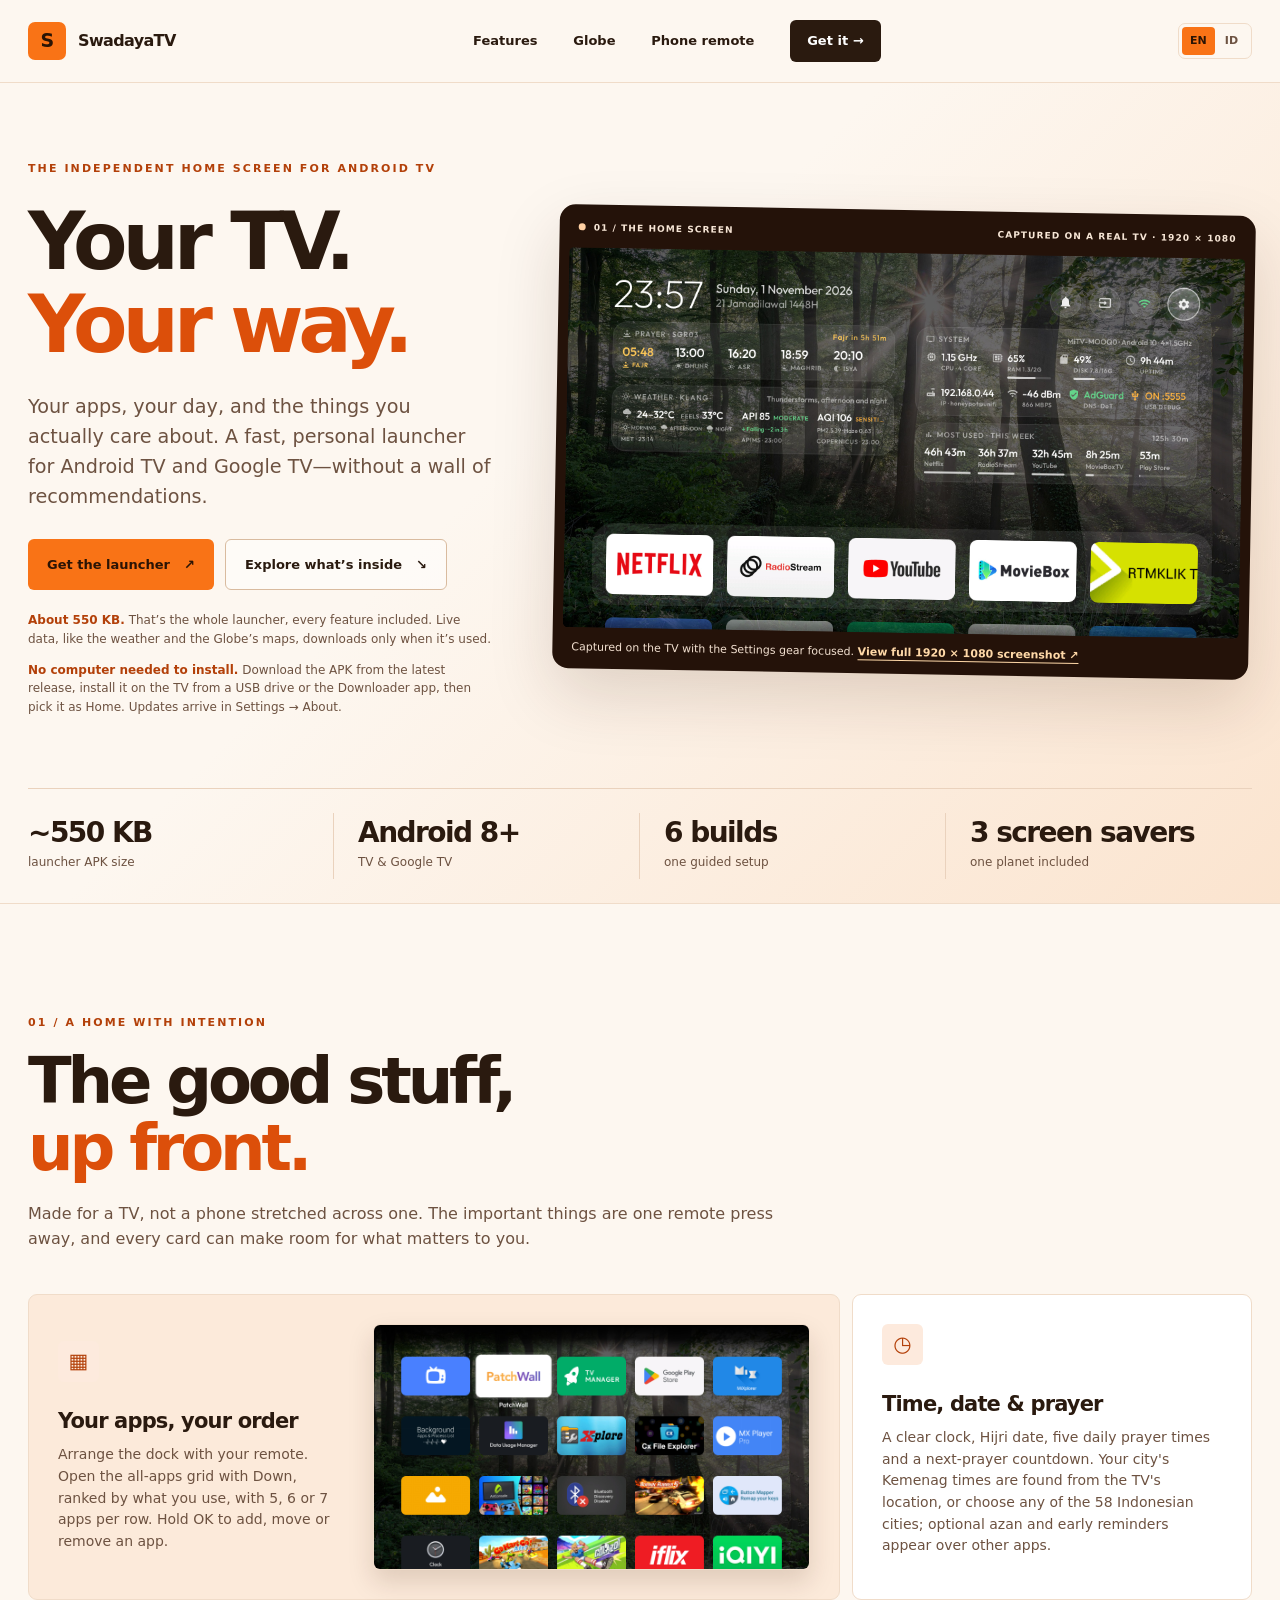
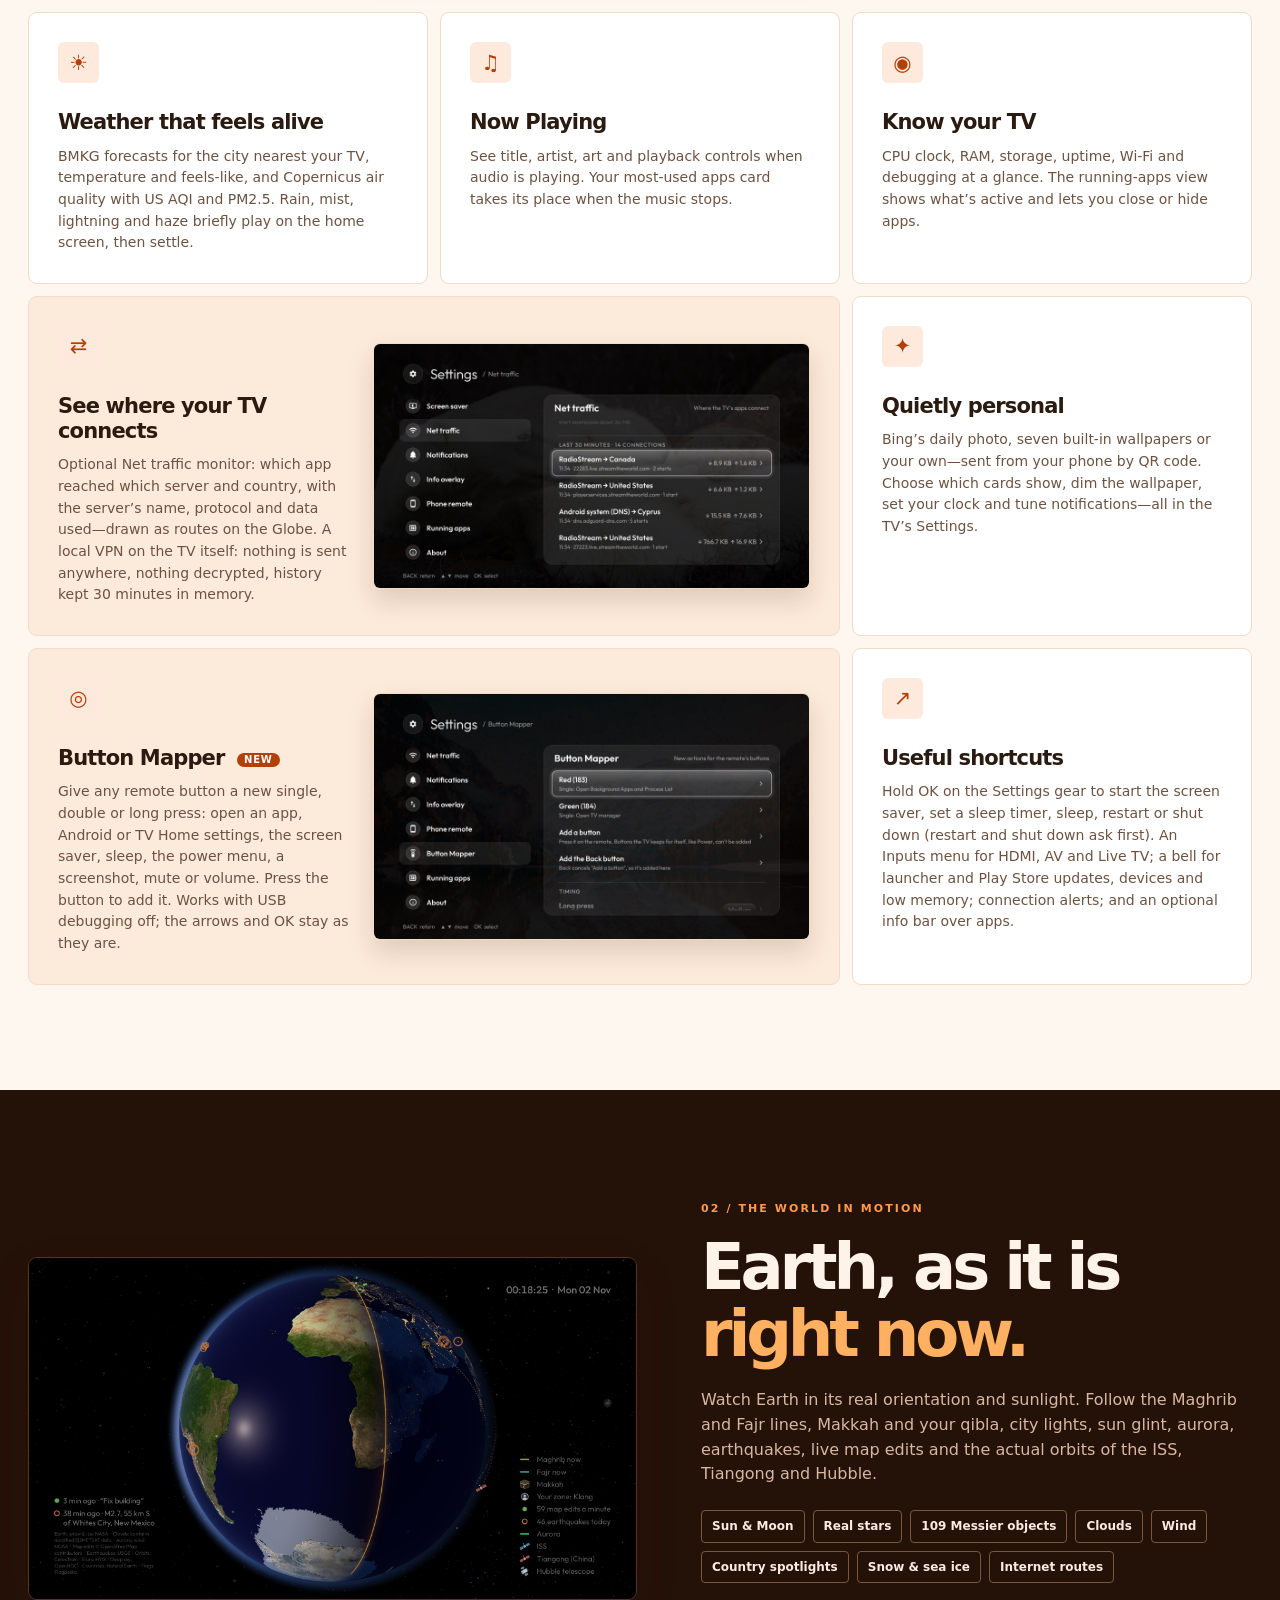
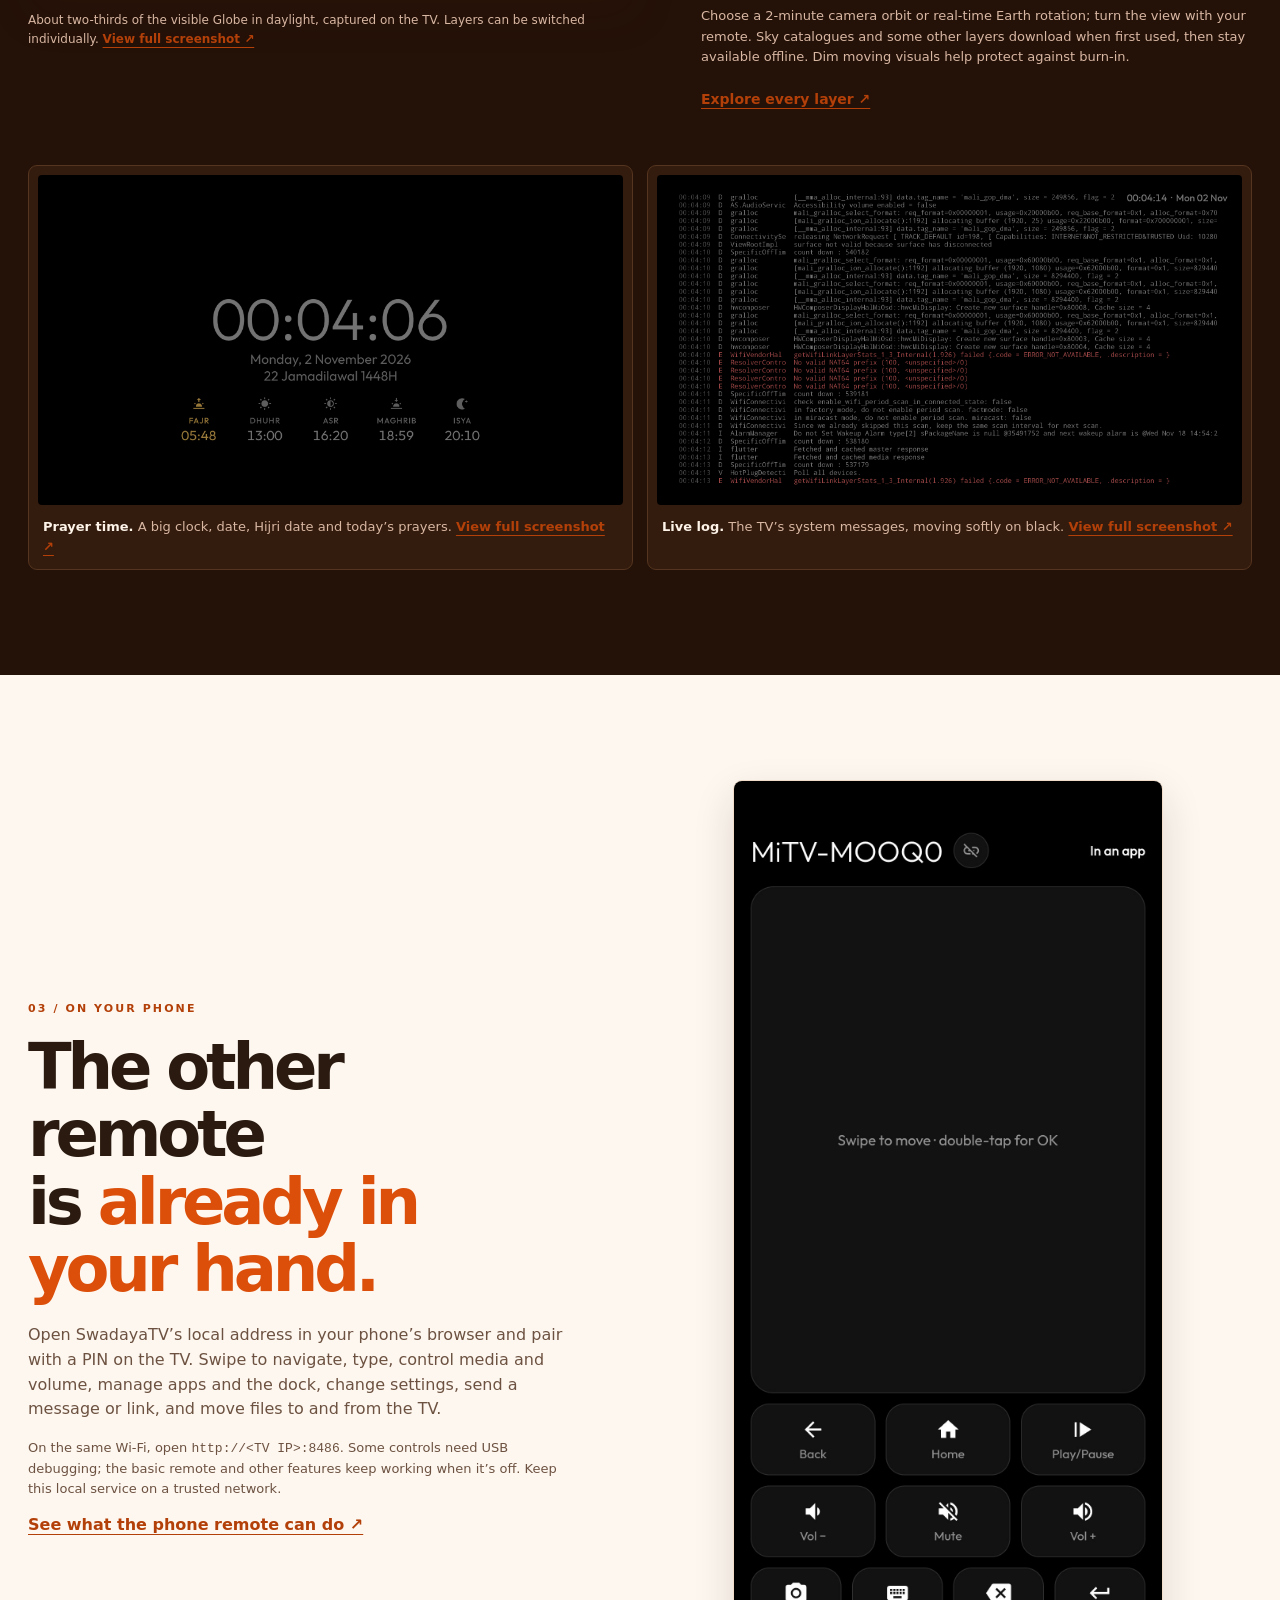
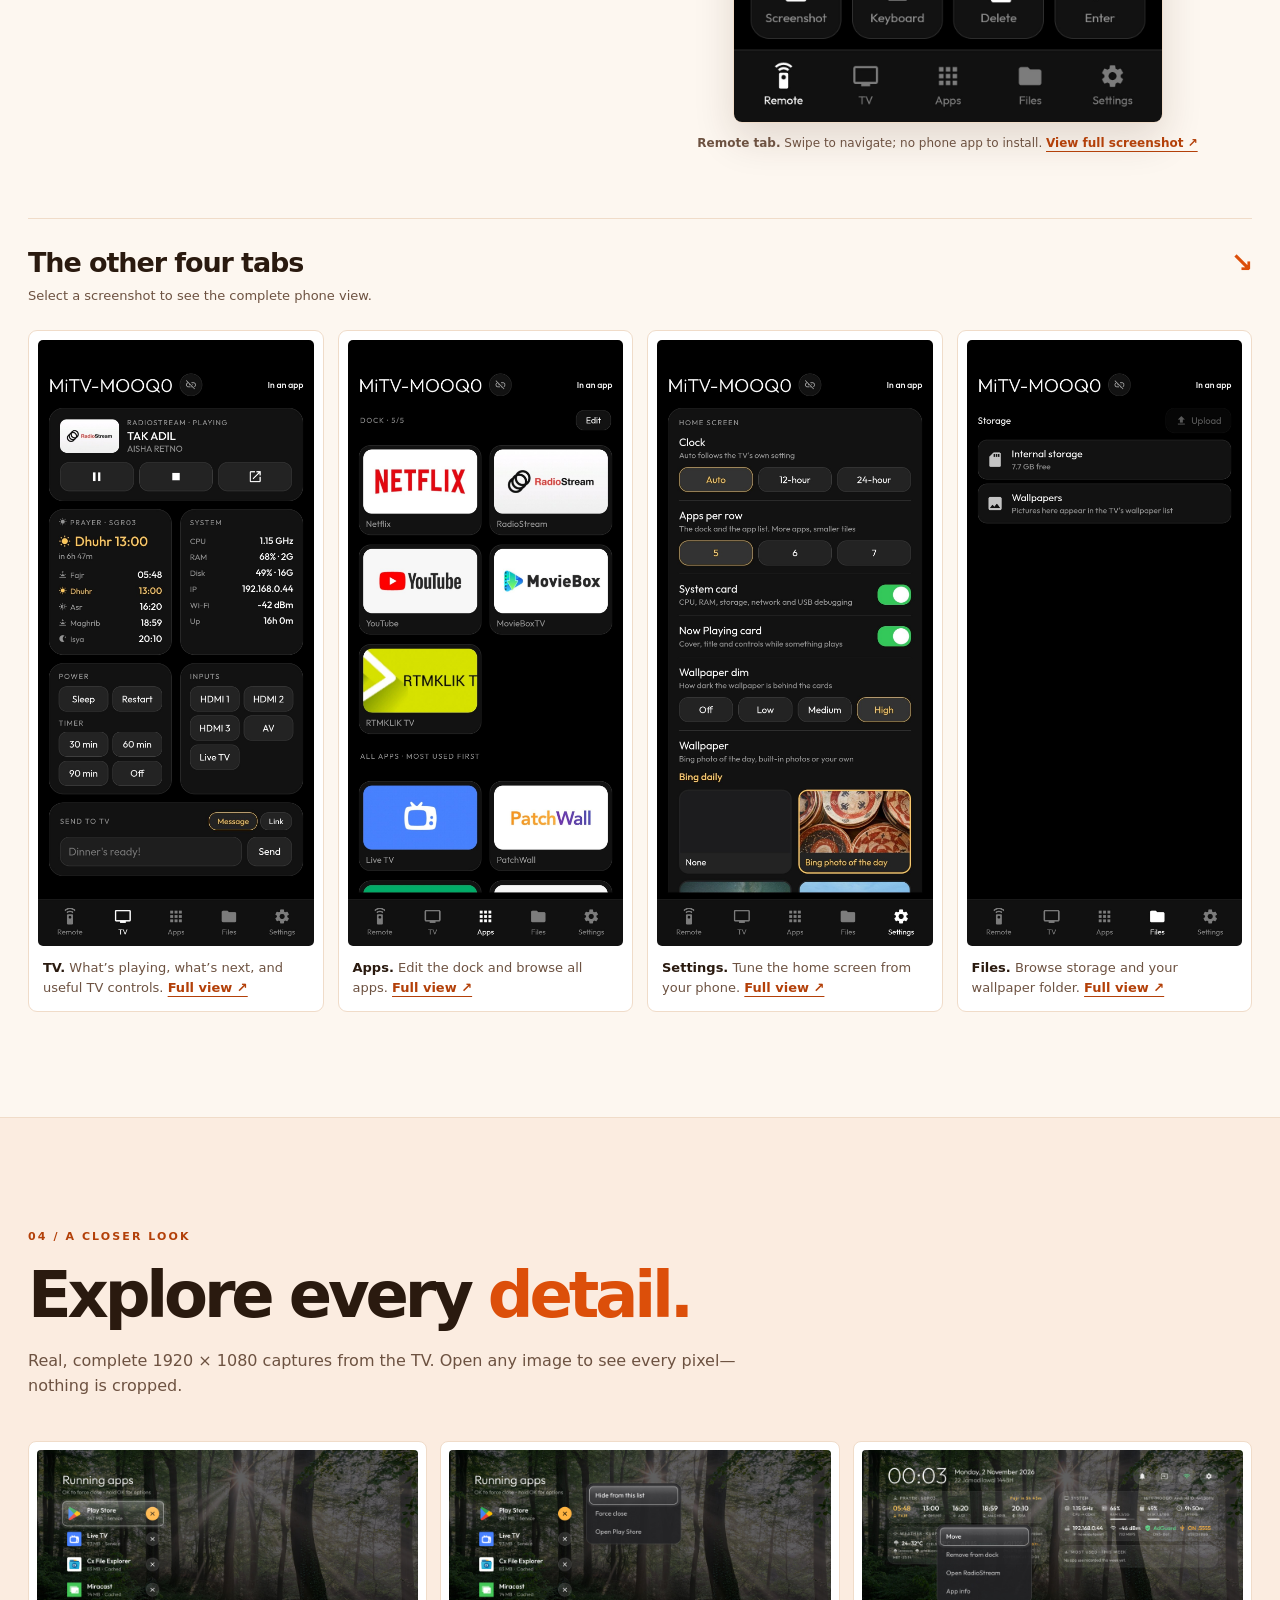
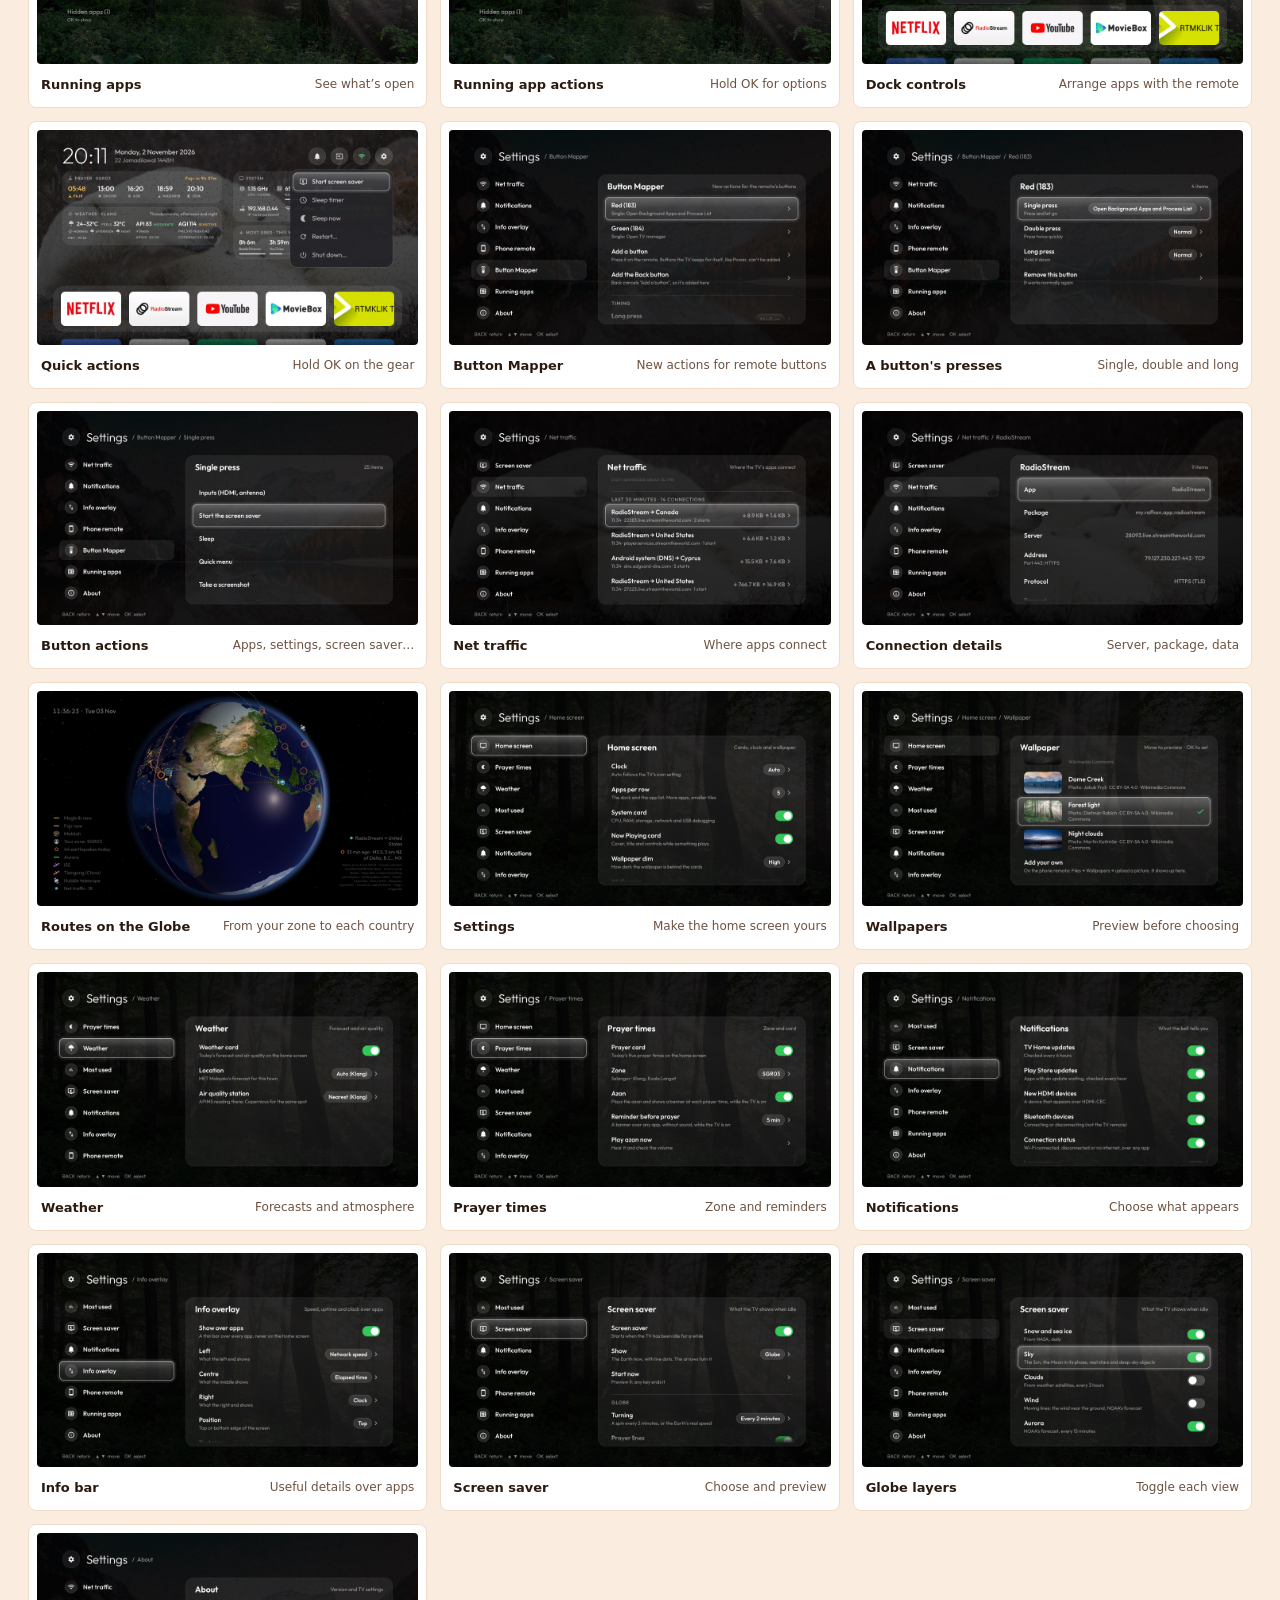
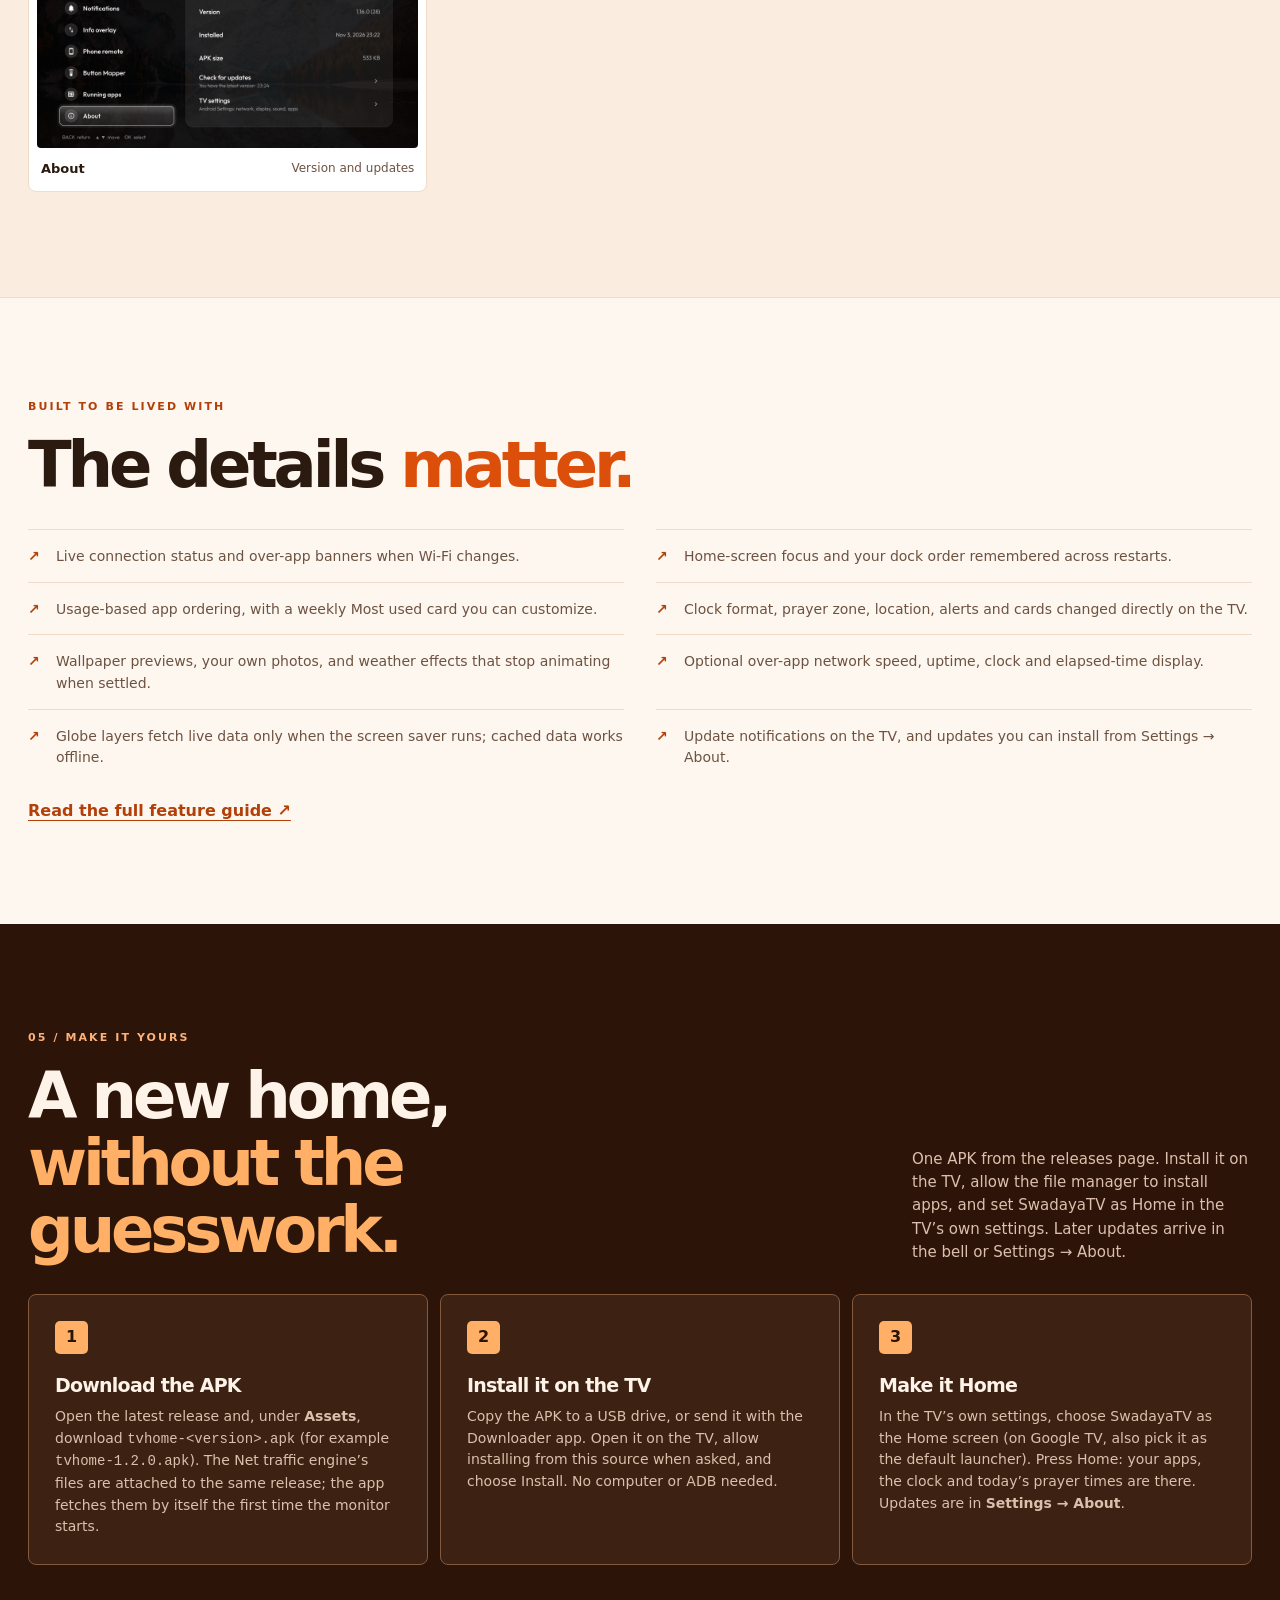
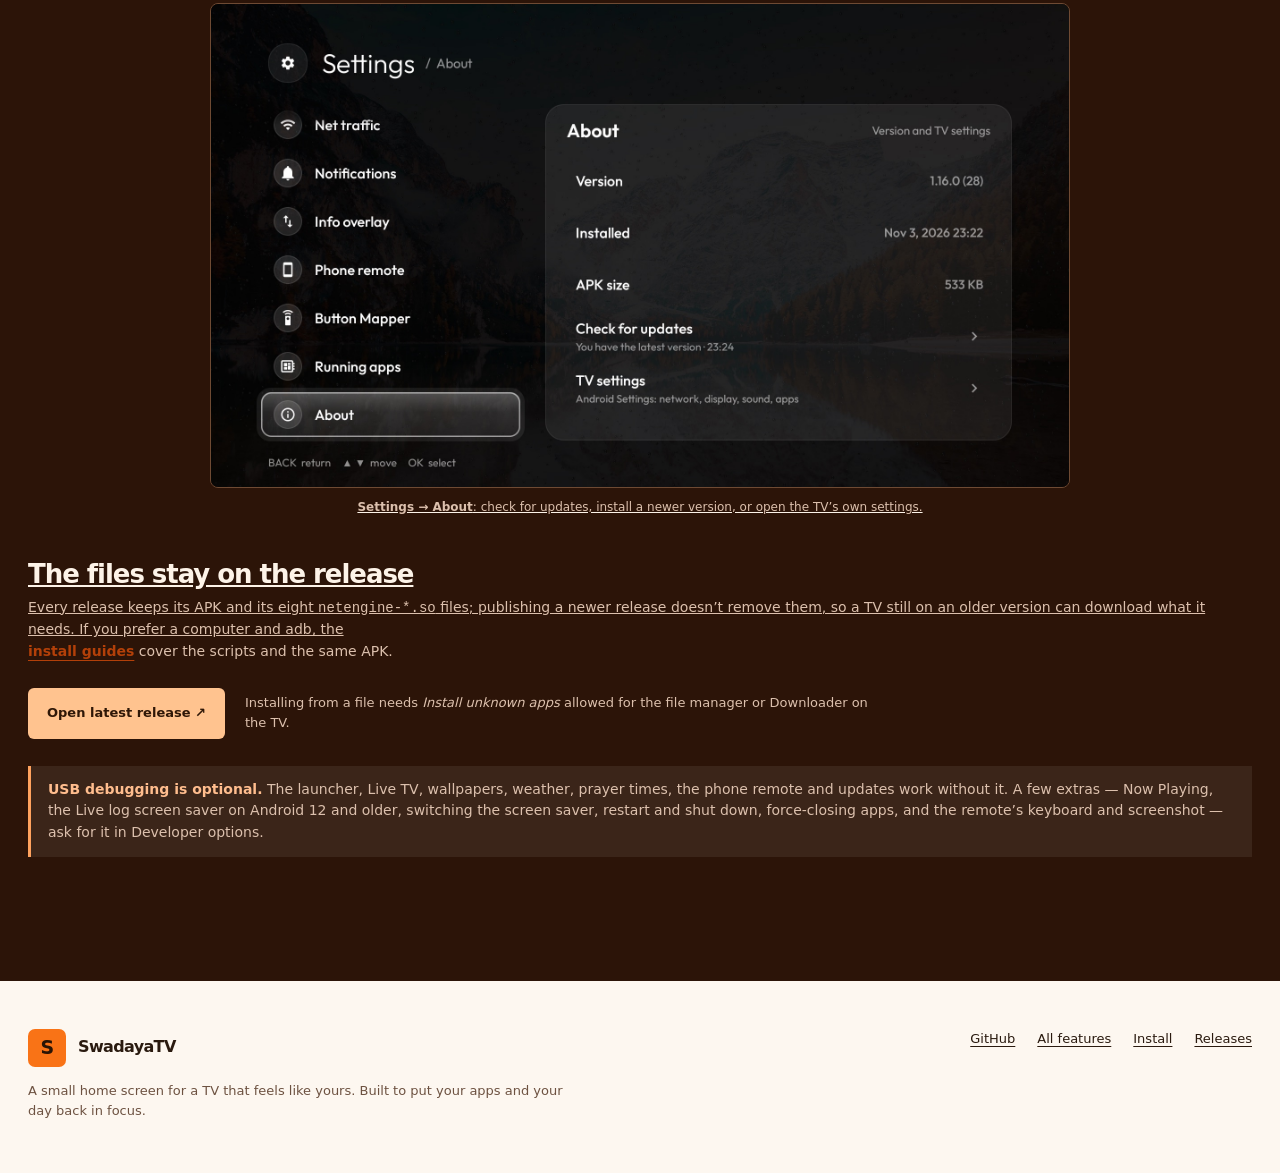
==== index.html @ c502d19e "feat: switch the site to a bright orange theme, release 1.2.0 The green identity is replaced with a " ====
<!doctype html>
<html lang="en">
<head>
  <meta charset="utf-8">
  <meta name="viewport" content="width=device-width, initial-scale=1">
  <meta name="theme-color" content="#fdf7f0">
  <meta name="description" content="SwadayaTV is a tiny, customizable home screen for Android TV and Google TV, with live weather, prayer times, a phone remote, and a real-time Globe screen saver. Install the ready-made APK from GitHub Releases.">
  <title>SwadayaTV — Make the TV yours</title>
  <link rel="alternate" hreflang="en" href="index.html">
  <link rel="alternate" hreflang="id" href="id.html">
  <link rel="stylesheet" href="site.css">
</head>
<body>
  <a class="skip" href="#main">Skip to content</a>
  <header class="site-header" id="top">
    <nav class="nav wrap" aria-label="Main navigation">
      <a class="brand" href="#top" aria-label="SwadayaTV, back to top"><span class="brand-mark" aria-hidden="true">S</span><span>SwadayaTV</span></a>
      <div class="nav-links">
        <a href="#features">Features</a>
        <a href="#globe">Globe</a>
        <a href="#remote">Phone remote</a>
        <a class="nav-download" href="#install">Get it →</a>
      </div>
      <div class="language-switch" aria-label="Language"><a href="index.html" lang="en" aria-current="page">EN</a><a href="id.html" lang="id">ID</a></div>
    </nav>
  </header>

  <main id="main">
    <div class="hero-shell">
    <div class="hero wrap">
      <div class="hero-copy">
        <span class="eyebrow">The independent home screen for Android TV</span>
        <h1>Your TV.<br><em>Your way.</em></h1>
        <p class="lead">Your apps, your day, and the things you actually care about. A fast, personal launcher for Android TV and Google TV—without a wall of recommendations.</p>
        <div class="actions">
          <a class="button primary" href="#install">Get the launcher <span aria-hidden="true">↗</span></a>
          <a class="button secondary" href="#features">Explore what’s inside <span aria-hidden="true">↘</span></a>
        </div>
        <p class="hero-note"><strong>About 550 KB.</strong> That’s the whole launcher, every feature included. Live data, like the weather and the Globe’s maps, downloads only when it’s used.</p>
        <p class="hero-note"><strong>No computer needed to install.</strong> Download the APK from the latest release, install it on the TV from a USB drive or the Downloader app, then pick it as Home. Updates arrive in Settings → About.</p>
      </div>
      <figure class="hero-visual screen">
        <div class="screen-top"><span>01 / The home screen</span><span>Captured on a real TV · 1920 × 1080</span></div>
        <a class="image-link" href="docs/home.jpg" target="_blank" rel="noopener" aria-label="Open the complete home screen screenshot"><img src="docs/home.jpg" width="1920" height="1080" alt="SwadayaTV on a TV with Forest light wallpaper, clock, prayer times, weather and air quality, system status, most-used apps and the Settings gear focused" fetchpriority="high"></a>
        <figcaption>Captured on the TV with the Settings gear focused. <a class="text-link" href="docs/home.jpg" target="_blank" rel="noopener">View full 1920 × 1080 screenshot ↗</a></figcaption>
      </figure>
    </div>

    <div class="proof wrap" aria-label="At a glance">
      <div class="proof-item"><strong>~550 KB</strong><span>launcher APK size</span></div>
      <div class="proof-item"><strong>Android 8+</strong><span>TV &amp; Google TV</span></div>
      <div class="proof-item"><strong>6 builds</strong><span>one guided setup</span></div>
      <div class="proof-item"><strong>3 screen savers</strong><span>one planet included</span></div>
    </div>
    </div>

    <section class="section wrap" id="features" aria-labelledby="features-title">
      <div class="section-intro">
        <span class="eyebrow">01 / A home with intention</span>
        <h2 id="features-title">The good stuff,<br><em>up front.</em></h2>
        <p>Made for a TV, not a phone stretched across one. The important things are one remote press away, and every card can make room for what matters to you.</p>
      </div>
      <div class="feature-grid">
        <article class="feature span-two">
          <div><div class="icon" aria-hidden="true">▦</div><h3>Your apps, your order</h3><p>Arrange the dock with your remote. Open the all-apps grid with Down, ranked by what you use, with 5, 6 or 7 apps per row. Hold OK to add, move or remove an app.</p></div>
          <a class="image-link" href="docs/app-grid.jpg" target="_blank" rel="noopener" aria-label="Open the complete all apps screenshot"><img src="docs/app-grid.jpg" width="1920" height="1080" loading="lazy" alt="All apps grid with large, easily focused TV app tiles"></a>
        </article>
        <article class="feature"><div class="icon" aria-hidden="true">◷</div><h3>Time, date &amp; prayer</h3><p>A clear clock, Hijri date, five daily prayer times and a next-prayer countdown. Your city's Kemenag times are found from the TV's location, or choose any of the 58 Indonesian cities; optional azan and early reminders appear over other apps.</p></article>
        <article class="feature"><div class="icon" aria-hidden="true">☀</div><h3>Weather that feels alive</h3><p>BMKG forecasts for the city nearest your TV, temperature and feels-like, and Copernicus air quality with US AQI and PM2.5. Rain, mist, lightning and haze briefly play on the home screen, then settle.</p></article>
        <article class="feature"><div class="icon" aria-hidden="true">♫</div><h3>Now Playing</h3><p>See title, artist, art and playback controls when audio is playing. Your most-used apps card takes its place when the music stops.</p></article>
        <article class="feature"><div class="icon" aria-hidden="true">◉</div><h3>Know your TV</h3><p>CPU clock, RAM, storage, uptime, Wi-Fi and debugging at a glance. The running-apps view shows what’s active and lets you close or hide apps.</p></article>
        <article class="feature span-two">
          <div><div class="icon" aria-hidden="true">⇄</div><h3>See where your TV connects</h3><p>Optional Net traffic monitor: which app reached which server and country, with the server’s name, protocol and data used—drawn as routes on the Globe. A local VPN on the TV itself: nothing is sent anywhere, nothing decrypted, history kept 30 minutes in memory.</p></div>
          <a class="image-link" href="docs/net-traffic.jpg" target="_blank" rel="noopener" aria-label="Open the complete Net traffic screenshot"><img src="docs/net-traffic.jpg" width="1920" height="1080" loading="lazy" alt="Settings → Net traffic: the latest connections, each with app, country, server name and data"></a>
        </article>
        <article class="feature"><div class="icon" aria-hidden="true">✦</div><h3>Quietly personal</h3><p>Bing’s daily photo, seven built-in wallpapers or your own—sent from your phone by QR code. Choose which cards show, dim the wallpaper, set your clock and tune notifications—all in the TV’s Settings.</p></article>
        <article class="feature span-two">
          <div><div class="icon" aria-hidden="true">◎</div><h3>Button Mapper <span class="new-tag">New</span></h3><p>Give any remote button a new single, double or long press: open an app, Android or TV Home settings, the screen saver, sleep, the power menu, a screenshot, mute or volume. Press the button to add it. Works with USB debugging off; the arrows and OK stay as they are.</p></div>
          <a class="image-link" href="docs/button-mapper.jpg" target="_blank" rel="noopener" aria-label="Open the complete Button Mapper screenshot"><img src="docs/button-mapper.jpg" width="1920" height="1080" loading="lazy" alt="Settings → Button Mapper: the Red (183) and Green (184) buttons, each opening an app, with Add a button and the timing options"></a>
        </article>
        <article class="feature"><div class="icon" aria-hidden="true">↗</div><h3>Useful shortcuts</h3><p>Hold OK on the Settings gear to start the screen saver, set a sleep timer, sleep, restart or shut down (restart and shut down ask first). An Inputs menu for HDMI, AV and Live TV; a bell for launcher and Play Store updates, devices and low memory; connection alerts; and an optional info bar over apps.</p></article>
      </div>
    </section>

    <section class="section globe-band" id="globe" aria-labelledby="globe-title"><div class="wrap">
      <div class="showcase">
        <figure class="media">
          <a class="image-link" href="docs/screensaver-globe.jpg" target="_blank" rel="noopener" aria-label="Open the complete Globe screen saver screenshot"><img src="docs/screensaver-globe.jpg" width="1920" height="1080" loading="lazy" alt="Real-time Earth Globe with about two-thirds in daylight across South America, the Atlantic and western Africa, and night over eastern Africa and Arabia"></a>
          <figcaption>About two-thirds of the visible Globe in daylight, captured on the TV. Layers can be switched individually. <a class="text-link" href="docs/screensaver-globe.jpg" target="_blank" rel="noopener">View full screenshot ↗</a></figcaption>
        </figure>
        <div>
          <span class="eyebrow">02 / The world in motion</span>
          <h2 id="globe-title">Earth, as it is<br><em>right now.</em></h2>
          <p class="section-copy">Watch Earth in its real orientation and sunlight. Follow the Maghrib and Fajr lines, Makkah and your qibla, city lights, sun glint, aurora, earthquakes, live map edits and the actual orbits of the ISS, Tiangong and Hubble.</p>
          <ul class="pill-list" aria-label="Optional Globe layers"><li>Sun &amp; Moon</li><li>Real stars</li><li>109 Messier objects</li><li>Clouds</li><li>Wind</li><li>Country spotlights</li><li>Snow &amp; sea ice</li><li>Internet routes</li></ul>
          <p class="muted-note">Choose a 2-minute camera orbit or real-time Earth rotation; turn the view with your remote. Sky catalogues and some other layers download when first used, then stay available offline. Dim moving visuals help protect against burn-in.</p>
          <div class="inline-links"><a class="text-link" href="https://github.com/frhnkrnwn/SwadayaTV/blob/master/docs/features.md#globe">Explore every layer ↗</a></div>
        </div>
      </div>
      <div class="mini-gallery">
        <figure><a class="image-link" href="docs/screensaver-prayer.jpg" target="_blank" rel="noopener" aria-label="Open the complete Prayer time screen saver screenshot"><img src="docs/screensaver-prayer.jpg" width="1920" height="1080" loading="lazy" alt="Prayer time screen saver with date, Hijri date, clock and prayer times"></a><figcaption><strong>Prayer time.</strong> A big clock, date, Hijri date and today’s prayers. <a class="text-link" href="docs/screensaver-prayer.jpg" target="_blank" rel="noopener">View full screenshot ↗</a></figcaption></figure>
        <figure><a class="image-link" href="docs/screensaver-log.jpg" target="_blank" rel="noopener" aria-label="Open the complete Live log screen saver screenshot"><img src="docs/screensaver-log.jpg" width="1920" height="1080" loading="lazy" alt="Live log screen saver with system messages on a black background"></a><figcaption><strong>Live log.</strong> The TV’s system messages, moving softly on black. <a class="text-link" href="docs/screensaver-log.jpg" target="_blank" rel="noopener">View full screenshot ↗</a></figcaption></figure>
      </div>
    </div></section>

    <section class="section wrap" id="remote" aria-labelledby="remote-title">
      <div class="showcase reverse">
        <div>
          <span class="eyebrow">03 / On your phone</span>
          <h2 id="remote-title">The other remote<br>is <em>already in your hand.</em></h2>
          <p class="section-copy">Open SwadayaTV’s local address in your phone’s browser and pair with a PIN on the TV. Swipe to navigate, type, control media and volume, manage apps and the dock, change settings, send a message or link, and move files to and from the TV.</p>
          <p class="muted-note">On the same Wi-Fi, open <code>http://&lt;TV IP&gt;:8486</code>. Some controls need USB debugging; the basic remote and other features keep working when it’s off. Keep this local service on a trusted network.</p>
          <a class="text-link" href="https://github.com/frhnkrnwn/SwadayaTV/blob/master/docs/features.md#phone-remote">See what the phone remote can do ↗</a>
        </div>
        <figure class="media">
          <a class="image-link" href="docs/remote-home.jpg" target="_blank" rel="noopener" aria-label="Open the complete phone remote screenshot"><img src="docs/remote-home.jpg" width="1080" height="2376" loading="lazy" alt="Remote tab with a swipe pad, Back, Home, playback, volume, keyboard and screenshot controls" style="width:min(100%, 430px); margin-inline:auto"></a>
          <figcaption style="text-align:center"><strong>Remote tab.</strong> Swipe to navigate; no phone app to install. <a class="text-link" href="docs/remote-home.jpg" target="_blank" rel="noopener">View full screenshot ↗</a></figcaption>
        </figure>
      </div>
      <h3 class="gallery-heading">The other four tabs <span>↘</span></h3>
      <p class="muted-note">Select a screenshot to see the complete phone view.</p>
      <div class="remote-gallery">
        <figure><a class="image-link" href="docs/remote-tv.jpg" target="_blank" rel="noopener" aria-label="Open the complete TV tab screenshot"><img src="docs/remote-tv.jpg" width="1080" height="2376" loading="lazy" alt="TV tab with Now Playing, prayer times, system details, power and input controls, and Send to TV"></a><figcaption><strong>TV.</strong> What’s playing, what’s next, and useful TV controls. <a class="text-link" href="docs/remote-tv.jpg" target="_blank" rel="noopener">Full view ↗</a></figcaption></figure>
        <figure><a class="image-link" href="docs/remote-apps.jpg" target="_blank" rel="noopener" aria-label="Open the complete Apps tab screenshot"><img src="docs/remote-apps.jpg" width="1080" height="2376" loading="lazy" alt="Apps tab with dock editing and a most-used-first app list"></a><figcaption><strong>Apps.</strong> Edit the dock and browse all apps. <a class="text-link" href="docs/remote-apps.jpg" target="_blank" rel="noopener">Full view ↗</a></figcaption></figure>
        <figure><a class="image-link" href="docs/remote-settings.jpg" target="_blank" rel="noopener" aria-label="Open the complete Settings tab screenshot"><img src="docs/remote-settings.jpg" width="1080" height="2376" loading="lazy" alt="Settings tab with clock format, apps per row, card toggles, wallpaper dimming and wallpaper choices"></a><figcaption><strong>Settings.</strong> Tune the home screen from your phone. <a class="text-link" href="docs/remote-settings.jpg" target="_blank" rel="noopener">Full view ↗</a></figcaption></figure>
        <figure><a class="image-link" href="docs/remote-files.jpg" target="_blank" rel="noopener" aria-label="Open the complete Files tab screenshot"><img src="docs/remote-files.jpg" width="1080" height="2376" loading="lazy" alt="Files tab with internal storage and a Wallpapers folder"></a><figcaption><strong>Files.</strong> Browse storage and your wallpaper folder. <a class="text-link" href="docs/remote-files.jpg" target="_blank" rel="noopener">Full view ↗</a></figcaption></figure>
      </div>
    </section>

    <section class="section screens-band" id="screens" aria-labelledby="captures-title"><div class="wrap">
      <div class="section-intro"><span class="eyebrow">04 / A closer look</span><h2 id="captures-title">Explore every <em>detail.</em></h2><p>Real, complete 1920 × 1080 captures from the TV. Open any image to see every pixel—nothing is cropped.</p></div>
      <div class="capture-gallery">
        <figure><a class="image-link" href="docs/running-apps.jpg" target="_blank" rel="noopener"><img src="docs/running-apps.jpg" width="1920" height="1080" loading="lazy" alt="Running apps view with TV app tiles"></a><figcaption><strong>Running apps</strong><span>See what’s open</span></figcaption></figure>
        <figure><a class="image-link" href="docs/running-apps-hide.jpg" target="_blank" rel="noopener"><img src="docs/running-apps-hide.jpg" width="1920" height="1080" loading="lazy" alt="Hold OK menu for a running app, with hide, close and open actions"></a><figcaption><strong>Running app actions</strong><span>Hold OK for options</span></figcaption></figure>
        <figure><a class="image-link" href="docs/dock-reorder.jpg" target="_blank" rel="noopener"><img src="docs/dock-reorder.jpg" width="1920" height="1080" loading="lazy" alt="Hold OK menu for a dock app, including move and remove from dock"></a><figcaption><strong>Dock controls</strong><span>Arrange apps with the remote</span></figcaption></figure>
        <figure><a class="image-link" href="docs/quick-actions.jpg" target="_blank" rel="noopener"><img src="docs/quick-actions.jpg" width="1920" height="1080" loading="lazy" alt="Quick actions menu under the Settings gear: start screen saver, sleep timer, sleep now, restart and shut down"></a><figcaption><strong>Quick actions</strong><span>Hold OK on the gear</span></figcaption></figure>
        <figure><a class="image-link" href="docs/button-mapper.jpg" target="_blank" rel="noopener"><img src="docs/button-mapper.jpg" width="1920" height="1080" loading="lazy" alt="Settings → Button Mapper: the Red (183) and Green (184) buttons with their actions, Add a button, Add the Back button and timing"></a><figcaption><strong>Button Mapper</strong><span>New actions for remote buttons</span></figcaption></figure>
        <figure><a class="image-link" href="docs/button-mapper-button.jpg" target="_blank" rel="noopener"><img src="docs/button-mapper-button.jpg" width="1920" height="1080" loading="lazy" alt="The Red (183) button's page: single press opens an app, double and long press Normal, and Remove this button"></a><figcaption><strong>A button's presses</strong><span>Single, double and long</span></figcaption></figure>
        <figure><a class="image-link" href="docs/button-mapper-actions.jpg" target="_blank" rel="noopener"><img src="docs/button-mapper-actions.jpg" width="1920" height="1080" loading="lazy" alt="Actions for a press: Inputs, Start the screen saver, Sleep, Quick menu, Take a screenshot and more"></a><figcaption><strong>Button actions</strong><span>Apps, settings, screen saver…</span></figcaption></figure>
        <figure><a class="image-link" href="docs/net-traffic.jpg" target="_blank" rel="noopener"><img src="docs/net-traffic.jpg" width="1920" height="1080" loading="lazy" alt="Settings → Net traffic: Stop capture, Clear history and the latest connections, each with app, country, server name and data"></a><figcaption><strong>Net traffic</strong><span>Where apps connect</span></figcaption></figure>
        <figure><a class="image-link" href="docs/net-traffic-detail.jpg" target="_blank" rel="noopener"><img src="docs/net-traffic-detail.jpg" width="1920" height="1080" loading="lazy" alt="One connection's details: app, package, server, address, protocol, request, country, time and data"></a><figcaption><strong>Connection details</strong><span>Server, package, data</span></figcaption></figure>
        <figure><a class="image-link" href="docs/net-traffic-globe.jpg" target="_blank" rel="noopener"><img src="docs/net-traffic-globe.jpg" width="1920" height="1080" loading="lazy" alt="Globe screen saver with cyan dotted routes arcing from Indonesia to Europe, the United States and Australia, and Net traffic in the legend"></a><figcaption><strong>Routes on the Globe</strong><span>From your zone to each country</span></figcaption></figure>
        <figure><a class="image-link" href="docs/settings.jpg" target="_blank" rel="noopener"><img src="docs/settings.jpg" width="1920" height="1080" loading="lazy" alt="Launcher Settings with categories for home, prayer, weather and more"></a><figcaption><strong>Settings</strong><span>Make the home screen yours</span></figcaption></figure>
        <figure><a class="image-link" href="docs/wallpapers.jpg" target="_blank" rel="noopener"><img src="docs/wallpapers.jpg" width="1920" height="1080" loading="lazy" alt="Wallpaper picker showing built-in backgrounds and previews"></a><figcaption><strong>Wallpapers</strong><span>Preview before choosing</span></figcaption></figure>
        <figure><a class="image-link" href="docs/settings-weather.jpg" target="_blank" rel="noopener"><img src="docs/settings-weather.jpg" width="1920" height="1080" loading="lazy" alt="Weather settings including forecasts, air quality and weather effects"></a><figcaption><strong>Weather</strong><span>Forecasts and atmosphere</span></figcaption></figure>
        <figure><a class="image-link" href="docs/settings-prayer.jpg" target="_blank" rel="noopener"><img src="docs/settings-prayer.jpg" width="1920" height="1080" loading="lazy" alt="Prayer time settings with zone, reminders and azan choices"></a><figcaption><strong>Prayer times</strong><span>Zone and reminders</span></figcaption></figure>
        <figure><a class="image-link" href="docs/settings-notifications.jpg" target="_blank" rel="noopener"><img src="docs/settings-notifications.jpg" width="1920" height="1080" loading="lazy" alt="Notification settings for launcher updates and TV alerts"></a><figcaption><strong>Notifications</strong><span>Choose what appears</span></figcaption></figure>
        <figure><a class="image-link" href="docs/settings-overlay.jpg" target="_blank" rel="noopener"><img src="docs/settings-overlay.jpg" width="1920" height="1080" loading="lazy" alt="Optional info bar settings for an overlay over other apps"></a><figcaption><strong>Info bar</strong><span>Useful details over apps</span></figcaption></figure>
        <figure><a class="image-link" href="docs/settings-screensaver.jpg" target="_blank" rel="noopener"><img src="docs/settings-screensaver.jpg" width="1920" height="1080" loading="lazy" alt="Screen saver settings with selection, start now and Globe layers"></a><figcaption><strong>Screen saver</strong><span>Choose and preview</span></figcaption></figure>
        <figure><a class="image-link" href="docs/settings-globe-layers.jpg" target="_blank" rel="noopener"><img src="docs/settings-globe-layers.jpg" width="1920" height="1080" loading="lazy" alt="Globe screen saver layer switches in Settings"></a><figcaption><strong>Globe layers</strong><span>Toggle each view</span></figcaption></figure>
        <figure><a class="image-link" href="docs/settings-about.jpg" target="_blank" rel="noopener"><img src="docs/settings-about.jpg" width="1920" height="1080" loading="lazy" alt="About page showing version 1.16.0, install time, APK size, Check for updates and TV settings"></a><figcaption><strong>About</strong><span>Version and updates</span></figcaption></figure>
      </div>
    </div></section>

    <section class="small-section wrap" aria-labelledby="more-title">
      <span class="eyebrow">Built to be lived with</span>
      <h2 id="more-title">The details <em>matter.</em></h2>
      <ul class="check-grid">
        <li>Live connection status and over-app banners when Wi-Fi changes.</li>
        <li>Home-screen focus and your dock order remembered across restarts.</li>
        <li>Usage-based app ordering, with a weekly Most used card you can customize.</li>
        <li>Clock format, prayer zone, location, alerts and cards changed directly on the TV.</li>
        <li>Wallpaper previews, your own photos, and weather effects that stop animating when settled.</li>
        <li>Optional over-app network speed, uptime, clock and elapsed-time display.</li>
        <li>Globe layers fetch live data only when the screen saver runs; cached data works offline.</li>
        <li>Update notifications on the TV, and updates you can install from Settings → About.</li>
      </ul>
      <p style="margin-top:30px"><a class="text-link" href="https://github.com/frhnkrnwn/SwadayaTV/blob/master/docs/features.md">Read the full feature guide ↗</a></p>
    </section>

    <section class="install-band" id="install" aria-labelledby="install-title">
      <div class="install-inner wrap">
        <span class="eyebrow">05 / Make it yours</span>
        <div class="install-head"><h2 id="install-title">A new home,<br><em>without the guesswork.</em></h2><p>One APK from the releases page. Install it on the TV, allow the file manager to install apps, and set SwadayaTV as Home in the TV&rsquo;s own settings. Later updates arrive in the bell or Settings → About.</p></div>
        <div class="steps">
          <article class="step"><span class="step-number">1</span><h3>Download the APK</h3><p>Open the latest release and, under <strong>Assets</strong>, download <code>tvhome-&lt;version&gt;.apk</code> (for example <code>tvhome-1.2.0.apk</code>). The Net traffic engine&rsquo;s files are attached to the same release; the app fetches them by itself the first time the monitor starts.</p></article>
          <article class="step"><span class="step-number">2</span><h3>Install it on the TV</h3><p>Copy the APK to a USB drive, or send it with the Downloader app. Open it on the TV, allow installing from this source when asked, and choose Install. No computer or ADB needed.</p></article>
          <article class="step"><span class="step-number">3</span><h3>Make it Home</h3><p>In the TV&rsquo;s own settings, choose SwadayaTV as the Home screen (on Google TV, also pick it as the default launcher). Press Home: your apps, the clock and today&rsquo;s prayer times are there. Updates are in <strong>Settings → About</strong>.</p></article>
        </div>
        <figure class="tui-shot"><a class="image-link" href="docs/settings-about.jpg" target="_blank" rel="noopener"><img src="docs/settings-about.jpg" width="1920" height="1080" loading="lazy" alt="Settings → About showing the version, install time, APK size, Check for updates and TV settings"><figcaption><strong>Settings → About</strong>: check for updates, install a newer version, or open the TV&rsquo;s own settings.</figcaption></figure>
        <div class="platforms">
          <h3>The files stay on the release</h3>
          <p>Every release keeps its APK and its eight <code>netengine-*.so</code> files; publishing a newer release doesn&rsquo;t remove them, so a TV still on an older version can download what it needs. If you prefer a computer and adb, the <a class="text-link" href="https://github.com/frhnkrnwn/SwadayaTV#install">install guides</a> cover the scripts and the same APK.</p>
          <div class="install-foot"><a class="button primary" href="https://github.com/frhnkrnwn/SwadayaTV/releases/latest">Open latest release ↗</a><p>Installing from a file needs <em>Install unknown apps</em> allowed for the file manager or Downloader on the TV.</p></div>
          <p class="security"><strong>USB debugging is optional.</strong> The launcher, Live TV, wallpapers, weather, prayer times, the phone remote and updates work without it. A few extras — Now Playing, the Live log screen saver on Android 12 and older, switching the screen saver, restart and shut down, force-closing apps, and the remote&rsquo;s keyboard and screenshot — ask for it in Developer options.</p>
        </div>
      </div>
    </section>
  </main>

  <footer><div class="footer-inner wrap"><div><a class="brand" href="#top"><span class="brand-mark" aria-hidden="true">S</span><span>SwadayaTV</span></a><p>A small home screen for a TV that feels like yours. Built to put your apps and your day back in focus.</p></div><nav aria-label="More links"><a href="https://github.com/frhnkrnwn/SwadayaTV">GitHub</a><a href="https://github.com/frhnkrnwn/SwadayaTV/blob/master/docs/features.md">All features</a><a href="https://github.com/frhnkrnwn/SwadayaTV#install">Install</a><a href="https://github.com/frhnkrnwn/SwadayaTV/releases/latest">Releases</a></nav></div></footer>
  <a class="back-to-top" href="#top" aria-label="Back to top" hidden><span aria-hidden="true">↑</span></a>
  <script>
    const backToTop = document.querySelector('.back-to-top');
    const updateBackToTop = () => { backToTop.hidden = window.scrollY < 600; };
    window.addEventListener('scroll', updateBackToTop, { passive: true });
    updateBackToTop();

  </script>
</body>
</html>
---- site.css ----
:root {
  color-scheme: light;
  --bg: #fdf7f0;
  --paper: #ffffff;
  --soft: #fdeadd;
  --line: #f0dcc9;
  --text: #2a1a0f;
  --muted: #6d5241;
  --brand: #f97316;
  --brand-deep: #b34009;
  --accent: #dc4f0a;
  --ink: #2a1405;
  --max: 1240px;
  font-family: Inter, ui-sans-serif, system-ui, -apple-system, BlinkMacSystemFont, "Segoe UI", sans-serif;
}
* { box-sizing: border-box; }
html { scroll-behavior: smooth; }
body { margin: 0; background: var(--bg); color: var(--text); line-height: 1.55; }
a { color: inherit; }
a:hover { color: var(--brand-deep); }
img { display: block; max-width: 100%; }
button, a { -webkit-tap-highlight-color: transparent; }
:focus-visible { outline: 3px solid var(--accent); outline-offset: 4px; }
.skip { position: absolute; left: 16px; top: -80px; z-index: 30; padding: 10px 16px; background: var(--brand-deep); color: #fff; border-radius: 6px; }
.skip:focus { top: 12px; }
.wrap { width: min(calc(100% - 56px), var(--max)); margin-inline: auto; }
.site-header { background: var(--bg); border-bottom: 1px solid var(--line); }
.nav { min-height: 82px; display: flex; align-items: center; justify-content: space-between; gap: 24px; }
.brand { display: inline-flex; align-items: center; gap: 12px; text-decoration: none; color: var(--text); font-weight: 800; letter-spacing: -.04em; white-space: nowrap; }
.brand-mark { display: grid; place-items: center; width: 38px; height: 38px; background: var(--brand); color: var(--ink); border-radius: 7px; font-size: 19px; font-weight: 900; }
.nav-links { display: flex; align-items: center; gap: clamp(14px, 2.8vw, 36px); font-size: 13px; font-weight: 720; }
.nav-links a { text-decoration: none; }
.nav-links .nav-download { padding: 11px 17px; background: var(--text); color: white; border-radius: 6px; }
.nav-links .nav-download:hover { background: var(--brand-deep); color: white; }
.language-switch { display: inline-flex; flex: none; padding: 3px; border: 1px solid var(--line); border-radius: 7px; font-size: 11px; font-weight: 800; }
.language-switch a { min-width: 33px; padding: 5px 6px; border-radius: 4px; text-align: center; text-decoration: none; color: var(--muted); }
.language-switch a[aria-current="page"] { background: var(--brand); color: var(--ink); }
.eyebrow { color: var(--brand-deep); text-transform: uppercase; letter-spacing: .19em; font-size: 11px; font-weight: 850; }
h1, h2, h3, p { margin-top: 0; }
h1, h2 { line-height: 1.05; letter-spacing: -.065em; }
h1 { font-size: clamp(54px, 6.2vw, 88px); margin: 20px 0 26px; font-weight: 820; }
h2 { font-size: clamp(42px, 5vw, 68px); margin: 14px 0 20px; font-weight: 790; }
h1 em, h2 em { color: var(--accent); font-style: normal; }
h3 { font-size: 21px; line-height: 1.2; letter-spacing: -.04em; }
.hero-shell { background: linear-gradient(135deg, #fdf7f0 42%, #fbe4cf); border-bottom: 1px solid var(--line); }
.hero { min-height: 680px; padding-block: 72px 60px; display: grid; grid-template-columns: minmax(0, .8fr) minmax(0, 1.2fr); align-items: center; gap: clamp(38px, 5vw, 86px); }
.hero-copy { min-width: 0; }
.lead { max-width: 550px; color: var(--muted); font-size: clamp(17px, 1.5vw, 20px); }
.actions { display: flex; flex-wrap: wrap; gap: 11px; margin: 28px 0 21px; }
.button { display: inline-flex; align-items: center; justify-content: center; gap: 14px; min-height: 51px; padding: 11px 19px; border-radius: 6px; text-decoration: none; font-size: 13px; font-weight: 780; transition: transform .18s, background .18s; }
.button:hover { transform: translateY(-2px); }
.button.primary { background: var(--brand); color: var(--ink); }
.button.primary:hover { background: #ea6a0c; color: var(--ink); }
.button.secondary { border: 1px solid #d9bb9f; color: var(--text); background: #ffffff80; }
.button.secondary:hover { border-color: var(--brand-deep); color: var(--brand-deep); }
.hero-note { color: var(--muted); font-size: 12px; max-width: 470px; }
.hero-note strong { color: var(--brand-deep); }
.image-link { display: block; }
.image-link img { display: block; max-width: 100%; height: auto; object-fit: contain; }
.image-link:focus-visible { outline-offset: 5px; }
.hero-visual { min-width: 0; margin: 0; }
.screen { background: #241209; padding: 10px; border-radius: 16px; box-shadow: 0 26px 65px #3a1c0826; transform: rotate(1deg); }
.screen-top { display: flex; justify-content: space-between; align-items: center; gap: 12px; color: #f7e6d6; padding: 7px 9px 12px; text-transform: uppercase; letter-spacing: .12em; font-size: 9px; font-weight: 800; }
.screen-top span:first-child::before { content: ""; display: inline-block; width: 7px; height: 7px; margin-right: 8px; background: #ffd0a3; border-radius: 50%; }
.screen img { width: 100%; border-radius: 5px; }
.screen figcaption { padding: 11px 9px 3px; color: #f2e0d0; font-size: 11px; }
.screen figcaption .text-link { color: #ffd9a8; }
.proof { display: grid; grid-template-columns: repeat(4, 1fr); gap: 0; padding: 24px 0; border-top: 1px solid #ead2bd; }
.proof-item { padding: 5px 24px; border-right: 1px solid #ead2bd; }
.proof-item:first-child { padding-left: 0; }
.proof-item:last-child { border: 0; }
.proof strong { display: block; line-height: 1.1; font-size: clamp(20px, 2.2vw, 28px); letter-spacing: -.055em; }
.proof span { color: var(--muted); font-size: 12px; }
section[id] { scroll-margin-top: 24px; }
.section { padding: 105px 0; }
.section-intro { max-width: 760px; margin-bottom: 42px; }
.section-intro > p:last-child, .section-copy { color: var(--muted); font-size: 16px; }
.feature-grid { display: grid; grid-template-columns: repeat(3, 1fr); grid-auto-flow: dense; gap: 12px; }
.new-tag { display: inline-block; margin-left: 6px; padding: 1px 7px; border-radius: 999px; background: var(--brand-deep); color: #fff; font-size: 10px; font-weight: 800; letter-spacing: .08em; text-transform: uppercase; vertical-align: 2px; }
.feature { padding: 29px; min-height: 240px; background: var(--paper); border: 1px solid var(--line); border-radius: 9px; }
.feature .icon { display: grid; place-items: center; width: 41px; height: 41px; margin-bottom: 27px; border-radius: 6px; background: var(--soft); color: var(--brand-deep); font-size: 21px; }
.feature h3 { margin-bottom: 10px; }
.feature p { color: var(--muted); font-size: 14px; margin-bottom: 0; }
.feature.span-two { grid-column: span 2; display: grid; grid-template-columns: .8fr 1.2fr; align-items: center; gap: 24px; background: #fceada; }
.feature.span-two img { width: 100%; border: 1px solid var(--line); border-radius: 7px; box-shadow: 0 12px 26px #3a1c0826; }
.showcase { display: grid; grid-template-columns: 1.05fr .95fr; gap: clamp(32px, 5vw, 72px); align-items: center; }
.showcase.reverse { grid-template-columns: .95fr 1.05fr; }
.showcase .media { min-width: 0; margin: 0; }
.media img { width: 100%; border-radius: 9px; border: 1px solid var(--line); box-shadow: 0 16px 40px #3a1c0824; }
.media figcaption { color: var(--muted); font-size: 12px; margin-top: 11px; }
.showcase h2 { max-width: 550px; }
.text-link { color: var(--brand-deep); font-weight: 760; text-underline-offset: 4px; }
.inline-links { display: flex; flex-wrap: wrap; gap: 12px 25px; margin-top: 22px; font-size: 14px; }
.muted-note { color: var(--muted); font-size: 13px; }
.globe-band { --text: #fdf3e8; --muted: #d8b7a3; --brand: #ffb061; --line: #55351f; background: #241108; color: var(--text); }
.globe-band .eyebrow { color: #ff9a4d; }
.globe-band h2 em { color: var(--brand); }
.pill-list { display: flex; flex-wrap: wrap; gap: 8px; padding: 0; margin: 23px 0; list-style: none; }
.pill-list li { border: 1px solid #7d573c; border-radius: 4px; color: #fbeadd; padding: 6px 10px; font-size: 12px; font-weight: 650; }
.mini-gallery { display: grid; grid-template-columns: repeat(2, minmax(0, 1fr)); gap: 14px; margin-top: 55px; }
.mini-gallery figure { margin: 0; min-width: 0; padding: 9px; border: 1px solid var(--line); border-radius: 9px; background: #331b0d; }
.mini-gallery img { width: 100%; border-radius: 4px; }
.mini-gallery figcaption { color: var(--muted); padding: 12px 5px 3px; font-size: 13px; }
.mini-gallery strong { color: var(--text); }
.gallery-heading { display: flex; justify-content: space-between; margin: 65px 0 7px; border-top: 1px solid var(--line); padding-top: 28px; font-size: 27px; }
.gallery-heading span { color: var(--accent); }
.remote-gallery { display: grid; grid-template-columns: repeat(4, minmax(0, 1fr)); gap: 14px; margin-top: 23px; }
.remote-gallery figure { margin: 0; min-width: 0; padding: 9px; background: white; border: 1px solid var(--line); border-radius: 9px; }
.remote-gallery img { width: 100%; border-radius: 5px; }
.remote-gallery figcaption { color: var(--muted); padding: 12px 5px 4px; font-size: 13px; }
.remote-gallery strong { color: var(--text); }
.screens-band { background: #fbece0; border-block: 1px solid var(--line); }
.capture-gallery { display: grid; grid-template-columns: repeat(3, minmax(0, 1fr)); gap: 13px; }
.capture-gallery figure { min-width: 0; margin: 0; padding: 8px; background: white; border: 1px solid var(--line); border-radius: 8px; }
.capture-gallery img { width: 100%; border-radius: 4px; }
.capture-gallery figcaption { display: flex; justify-content: space-between; gap: 10px; padding: 11px 4px 4px; color: var(--muted); font-size: 12px; }
.capture-gallery strong { color: var(--text); font-size: 13px; }
.capture-gallery figcaption span { text-align: right; }
.small-section { padding-top: 95px; }
.check-grid { display: grid; grid-template-columns: repeat(2, 1fr); gap: 14px 32px; padding: 0; list-style: none; margin: 30px 0 0; }
.check-grid li { position: relative; padding: 16px 0 0 28px; border-top: 1px solid var(--line); color: var(--muted); font-size: 14px; }
.check-grid li::before { content: "↗"; position: absolute; left: 0; color: var(--brand-deep); font-weight: 900; }
.install-band { --text: #fdf3e8; --muted: #dcc0ad; --brand: #ffb066; --line: #6e4a33; margin-top: 100px; background: #2c1408; color: var(--text); }
.install-band .eyebrow { color: #ffb17a; }
.install-band h2 em { color: var(--brand); }
.install-inner { padding: 100px 0 110px; }
.install-head { display: flex; align-items: end; justify-content: space-between; gap: 30px; margin-bottom: 30px; }
.install-head h2 { max-width: 710px; margin-bottom: 0; }
.install-head p { max-width: 340px; margin: 0; color: var(--muted); font-size: 15px; }
.steps { display: grid; grid-template-columns: repeat(3, 1fr); gap: 12px; }
.step { padding: 26px; background: #3d2113; border: 1px solid #835a3e; border-radius: 8px; }
.step-number { display: inline-grid; place-items: center; width: 33px; height: 33px; margin-bottom: 20px; border-radius: 5px; background: var(--brand); color: #2c1408; font-weight: 900; }
.step h3 { margin-bottom: 9px; font-size: 19px; }
.step p { color: var(--muted); font-size: 14px; margin-bottom: 0; }
.tui-shot { max-width: 860px; margin: 38px auto 0; }
.tui-shot img { width: 100%; border: 1px solid var(--line); border-radius: 8px; }
.tui-shot figcaption { color: var(--muted); text-align: center; font-size: 12px; margin-top: 10px; }
.platforms { margin-top: 43px; }
.platforms h3 { font-size: 26px; margin-bottom: 6px; }
.platforms > p { color: var(--muted); font-size: 14px; }
.platform-grid { display: grid; grid-template-columns: repeat(3, 1fr); gap: 12px; margin: 22px 0; }
.platform { min-width: 0; padding: 20px; background: #351b0c; border: 1px solid var(--line); border-radius: 7px; }
.platform strong { display: block; font-size: 16px; margin-bottom: 6px; }
.platform span { display: block; color: var(--muted); font-size: 12px; }
.platform code { display: block; overflow-wrap: anywhere; color: #ffc08f; font-size: 11px; margin-top: 10px; }
.platform a { display: inline-block; color: var(--brand); font-size: 13px; font-weight: 760; margin-top: 15px; text-underline-offset: 4px; }
.mac-tip { margin: 22px 0; padding: 20px 22px; border: 1px solid var(--line); border-left: 3px solid var(--brand); border-radius: 7px; background: #ffffff0d; }
.mac-tip strong { display: block; margin-bottom: 5px; }
.mac-tip p { margin-bottom: 12px; color: var(--muted); font-size: 13px; }
.mac-tip pre { margin: 0; padding: 13px 16px; overflow-x: auto; border-radius: 5px; background: #20110a; color: #ffd9a8; font-size: 12px; line-height: 1.65; }
.install-foot { display: flex; align-items: center; flex-wrap: wrap; gap: 20px; margin-top: 25px; }
.install-foot .button.primary { background: #ffc38f; color: #2f1707; }
.install-foot .button.primary:hover { background: white; color: #2f1707; }
.install-foot p { max-width: 630px; margin: 0; color: var(--muted); font-size: 13px; }
.security { margin-top: 27px; padding: 13px 17px; border-left: 3px solid #ffa25e; background: #ffffff12; color: #f6e9dd; font-size: 13px; }
.security strong { color: #ffbd8e; }
footer { padding: 48px 0 55px; }
.footer-inner { display: flex; justify-content: space-between; align-items: start; flex-wrap: wrap; gap: 30px; }
footer p { max-width: 540px; margin: 14px 0 0; color: var(--muted); font-size: 13px; }
footer nav { display: flex; flex-wrap: wrap; gap: 12px 22px; font-size: 13px; }
footer nav a { text-underline-offset: 3px; }
.back-to-top { position: fixed; right: 24px; bottom: 24px; z-index: 20; display: grid; place-items: center; width: 50px; height: 50px; border-radius: 50%; background: var(--brand); color: var(--ink); box-shadow: 0 8px 30px #3a1c0866; font-size: 26px; line-height: 1; text-decoration: none; }
.back-to-top[hidden] { display: none; }
.back-to-top:hover { background: #fb8b36; color: var(--ink); }
@media (max-width: 1000px) {
  .hero { grid-template-columns: 1fr; min-height: 0; gap: 40px; padding-block: 65px 55px; }
  .hero-copy { max-width: 750px; }
  .screen { transform: none; }
  .showcase, .showcase.reverse { grid-template-columns: 1fr; }
  .showcase.reverse .media { order: 2; }
  .showcase.reverse > div { order: 1; }
  .showcase .media { max-width: 760px; }
  .feature-grid { grid-template-columns: repeat(2, 1fr); }
  .feature.span-two { grid-column: span 2; }
  .capture-gallery, .platform-grid, .remote-gallery { grid-template-columns: repeat(2, minmax(0, 1fr)); }
}
@media (max-width: 620px) {
  .wrap { width: min(calc(100% - 32px), var(--max)); }
  .nav { padding: 15px 0; min-height: 0; align-items: center; flex-wrap: wrap; gap: 14px; }
  .nav .brand { margin-right: auto; }
  .language-switch { order: 2; }
  .nav-links { order: 3; }
  .nav-links { width: 100%; justify-content: space-between; gap: 8px; font-size: 12px; }
  .nav-links .nav-download { padding: 8px 10px; }
  .hero { padding: 55px 0 42px; gap: 29px; }
  h1 { font-size: clamp(51px, 13vw, 76px); }
  h2 { font-size: clamp(40px, 10vw, 55px); }
  .screen-top span:last-child { display: none; }
  .proof { grid-template-columns: repeat(2, 1fr); gap: 20px 0; }
  .proof-item { padding: 0 13px; }
  .proof-item:first-child, .proof-item:nth-child(3) { padding-left: 0; }
  .proof-item:nth-child(2) { border-right: 0; }
  .section { padding: 72px 0; }
  .feature-grid, .steps, .platform-grid, .check-grid, .mini-gallery, .capture-gallery { grid-template-columns: 1fr; }
  .feature { min-height: 0; }
  .feature.span-two { grid-column: span 1; grid-template-columns: 1fr; }
  .capture-gallery figcaption { flex-wrap: wrap; }
  .gallery-heading { margin-top: 50px; }
  .remote-gallery { gap: 10px; }
  .remote-gallery figure { padding: 6px; }
  .remote-gallery figcaption { font-size: 12px; }
  .small-section { padding-top: 72px; }
  .install-band { margin-top: 75px; }
  .install-inner { padding: 68px 0; }
  .install-head { display: block; }
  .install-head p { margin-top: 20px; }
  .back-to-top { right: 16px; bottom: 16px; width: 46px; height: 46px; }
}
@media (max-width: 360px) {
  .nav-links { display: grid; grid-template-columns: repeat(2, minmax(0, 1fr)); gap: 8px; }
  .nav-links a { padding: 8px 0; }
  .nav-links .nav-download { text-align: center; }
}
@media (prefers-reduced-motion: reduce) { html { scroll-behavior: auto; } .button { transition: none; } }
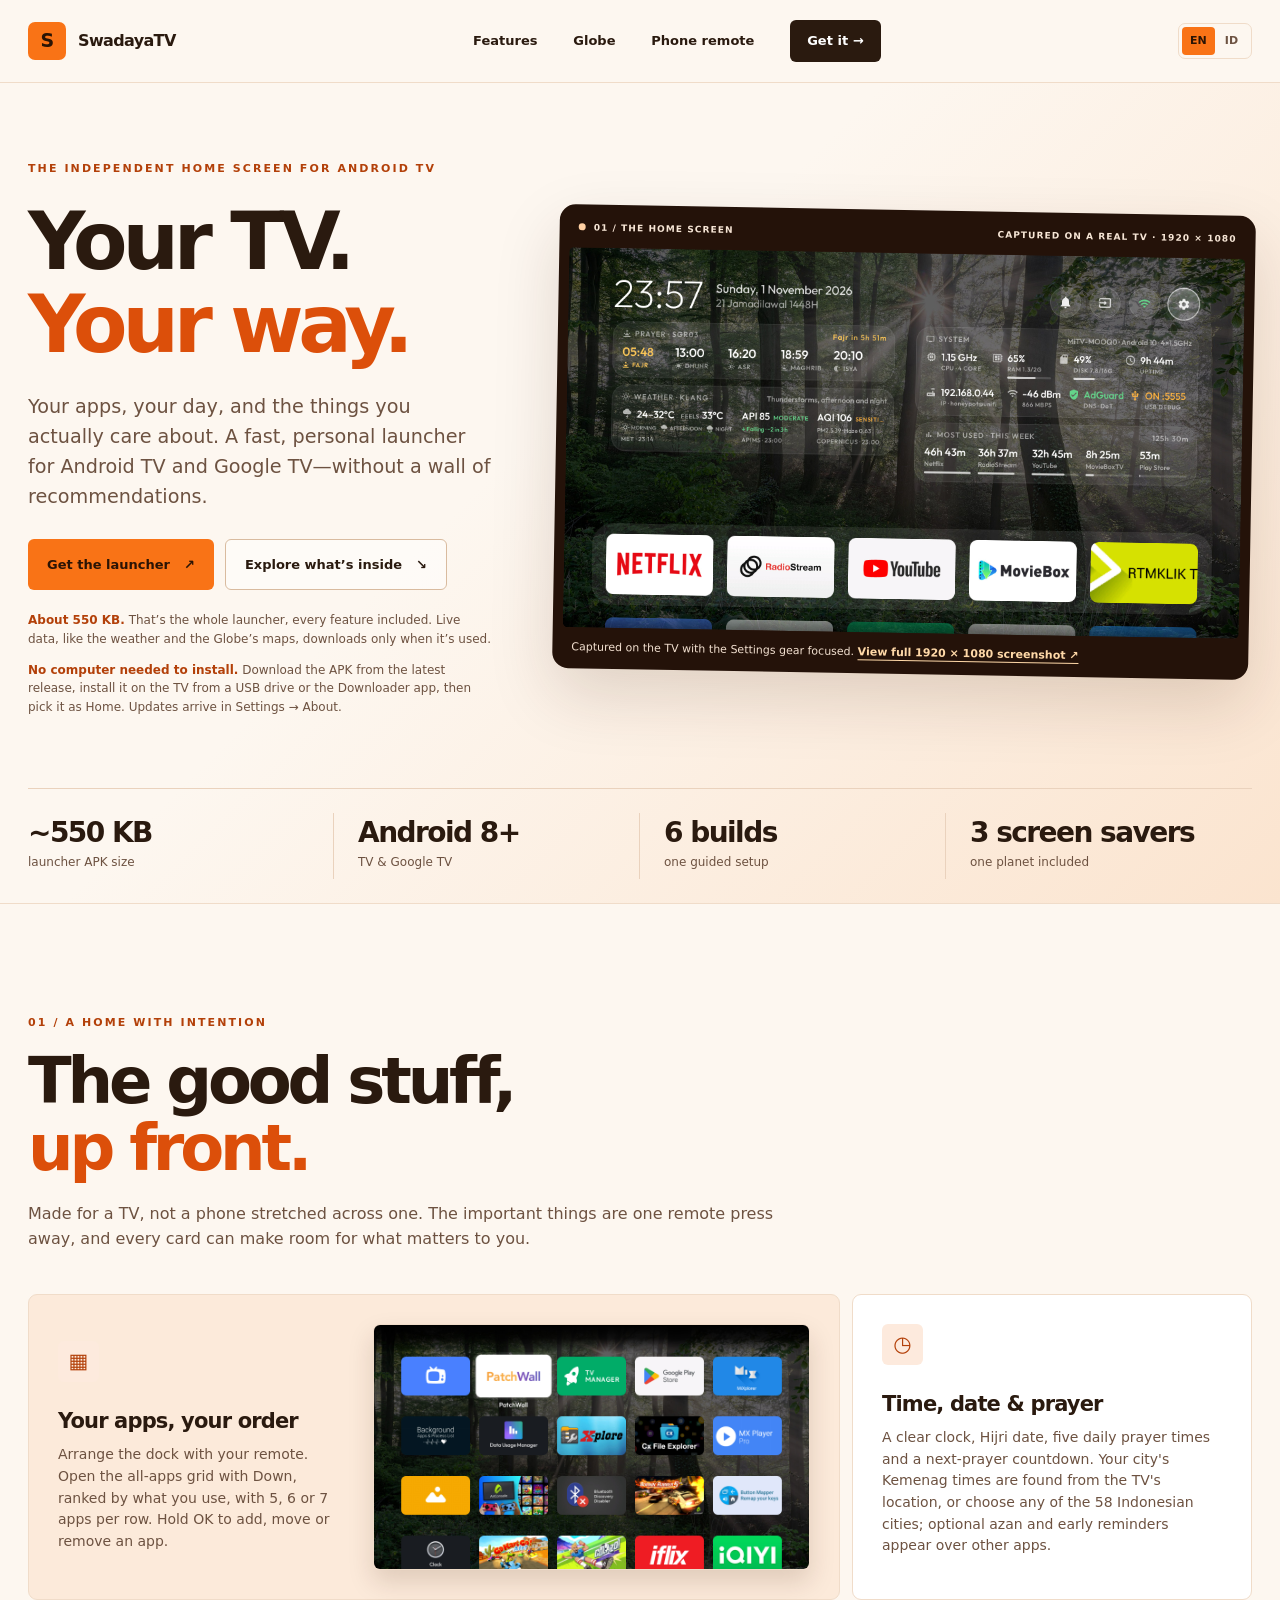
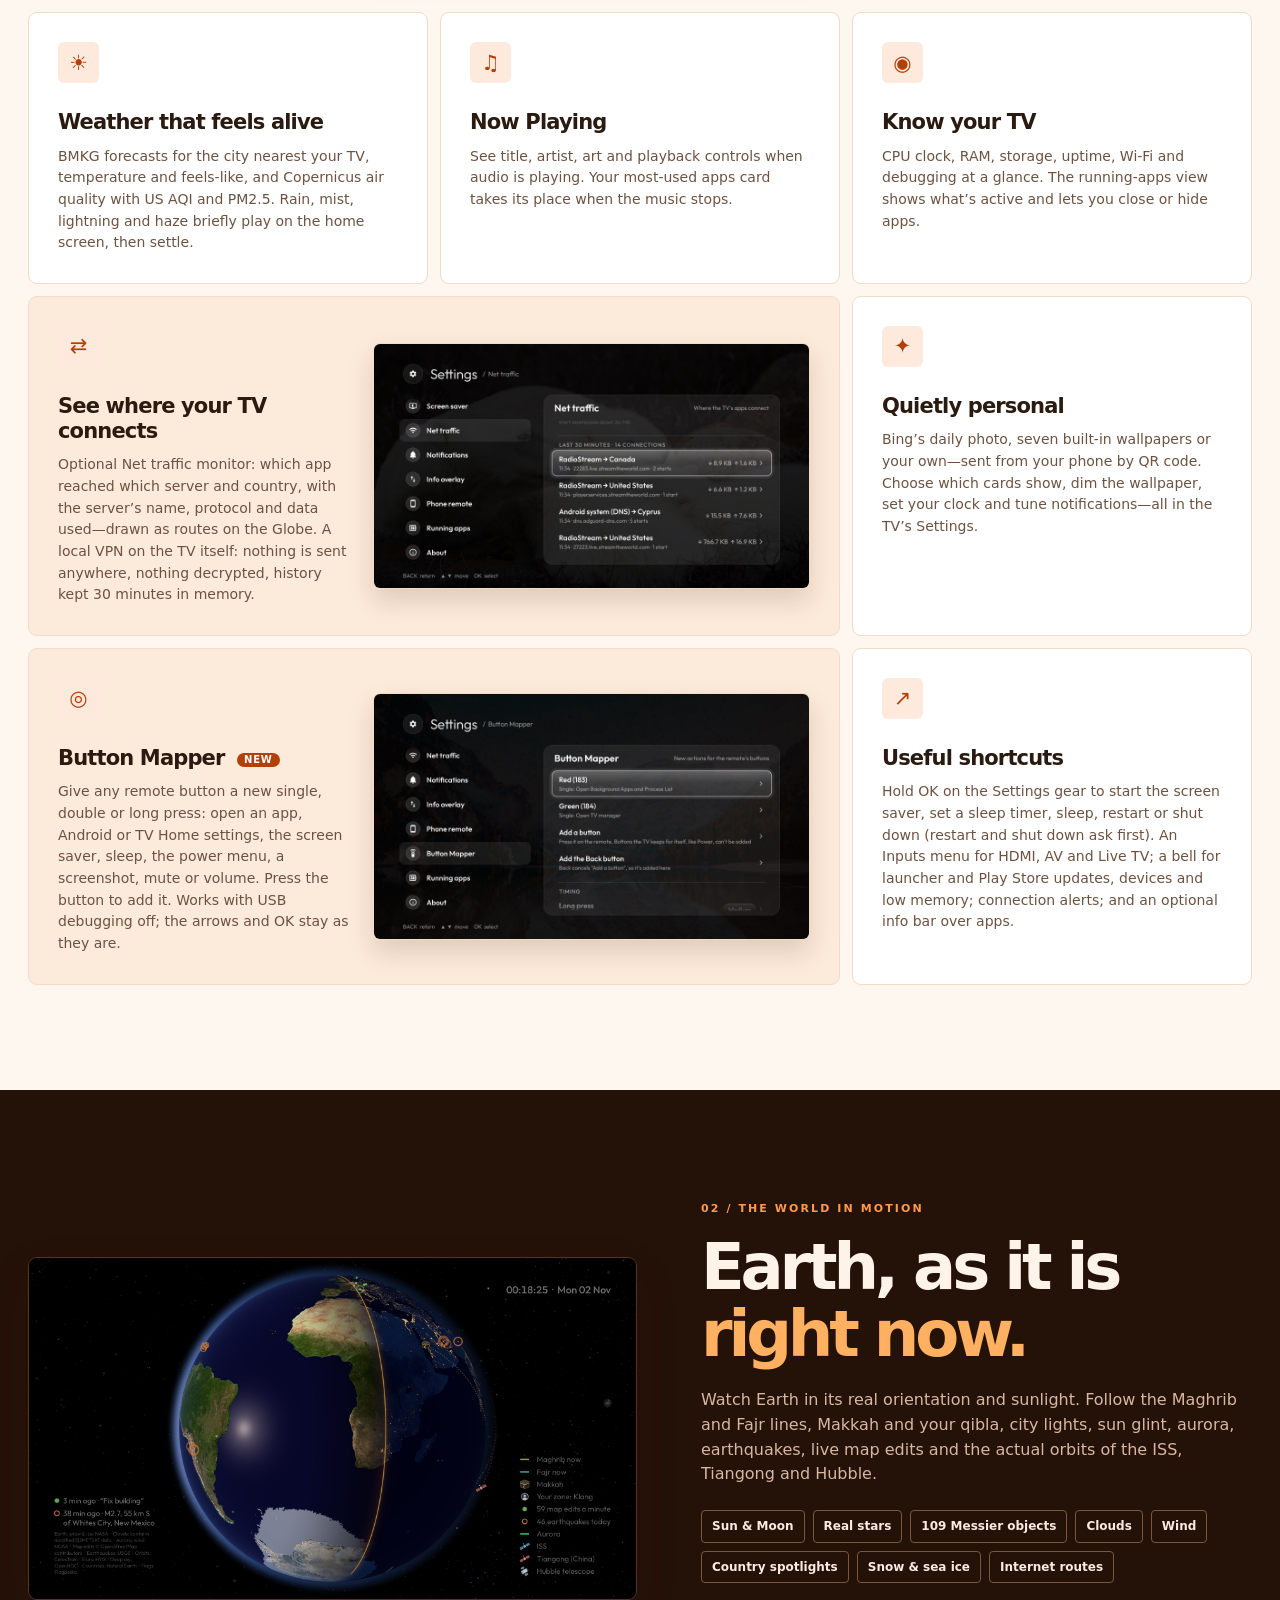
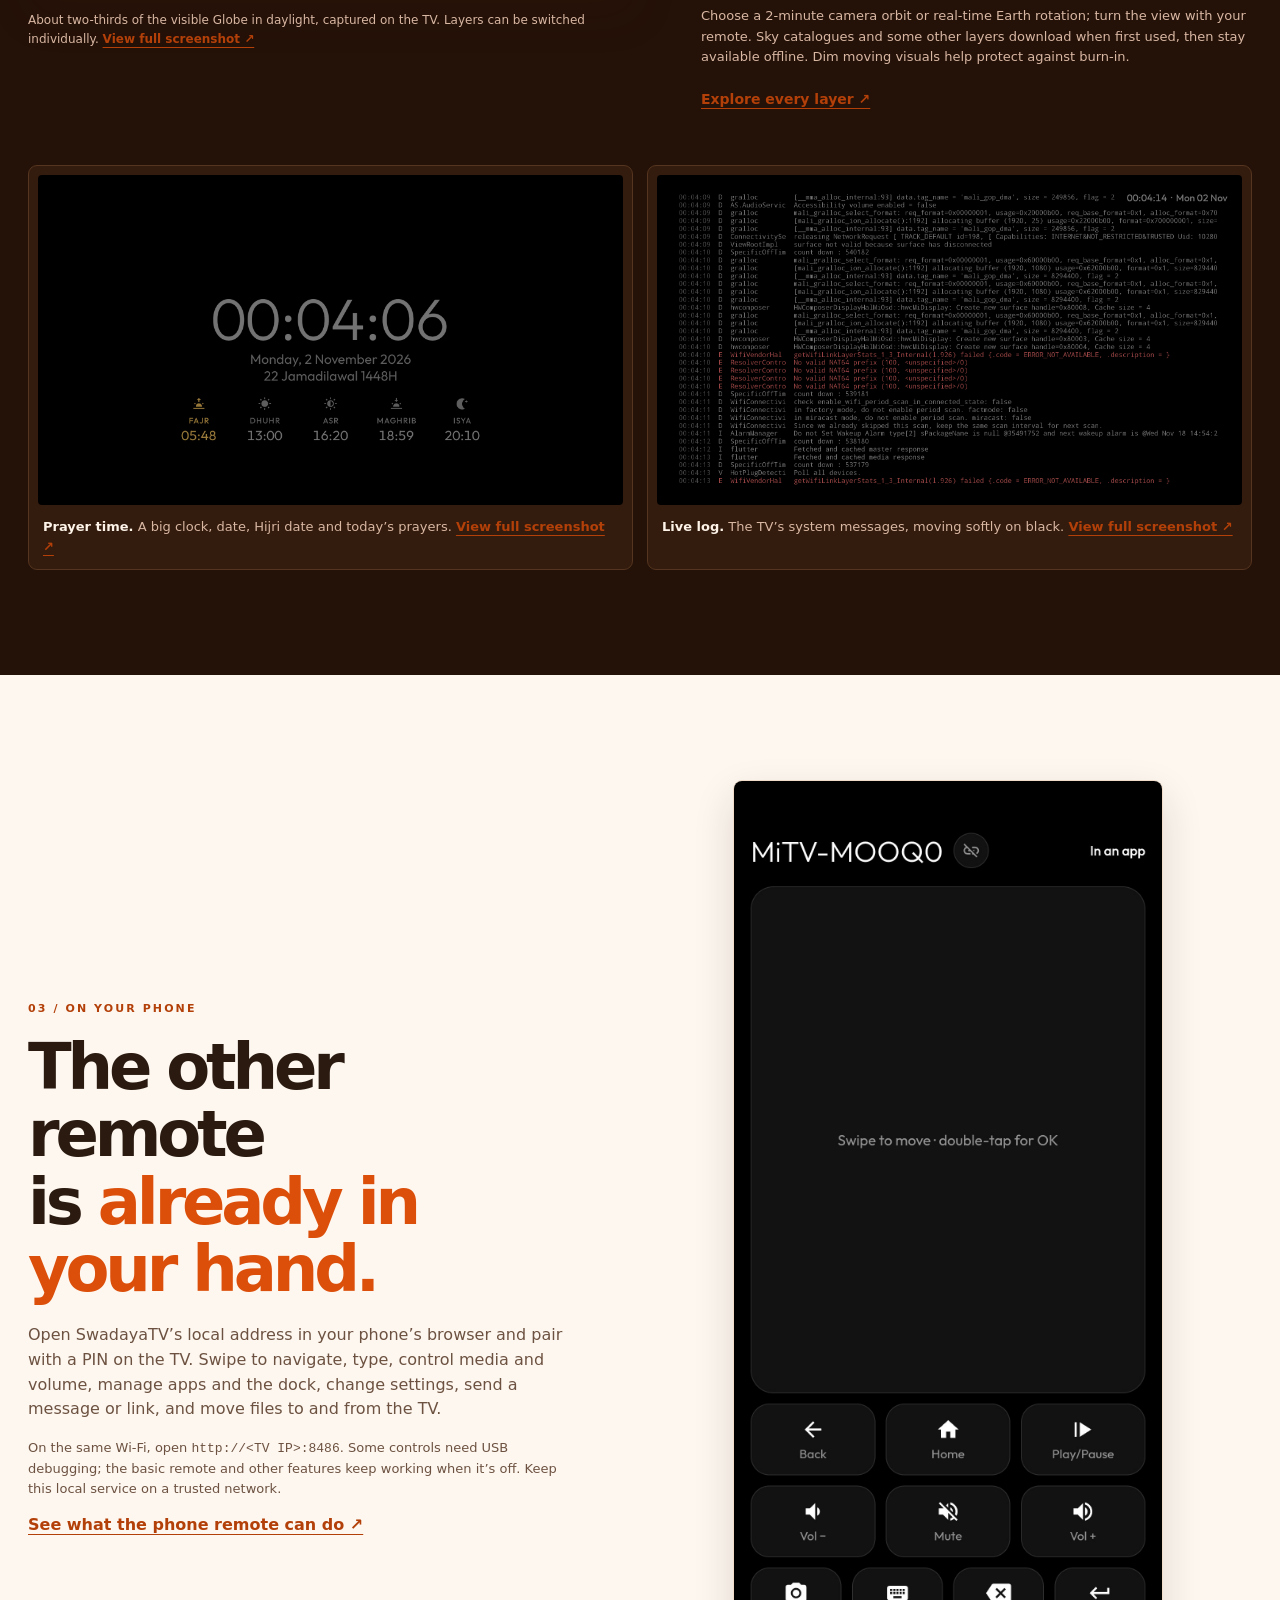
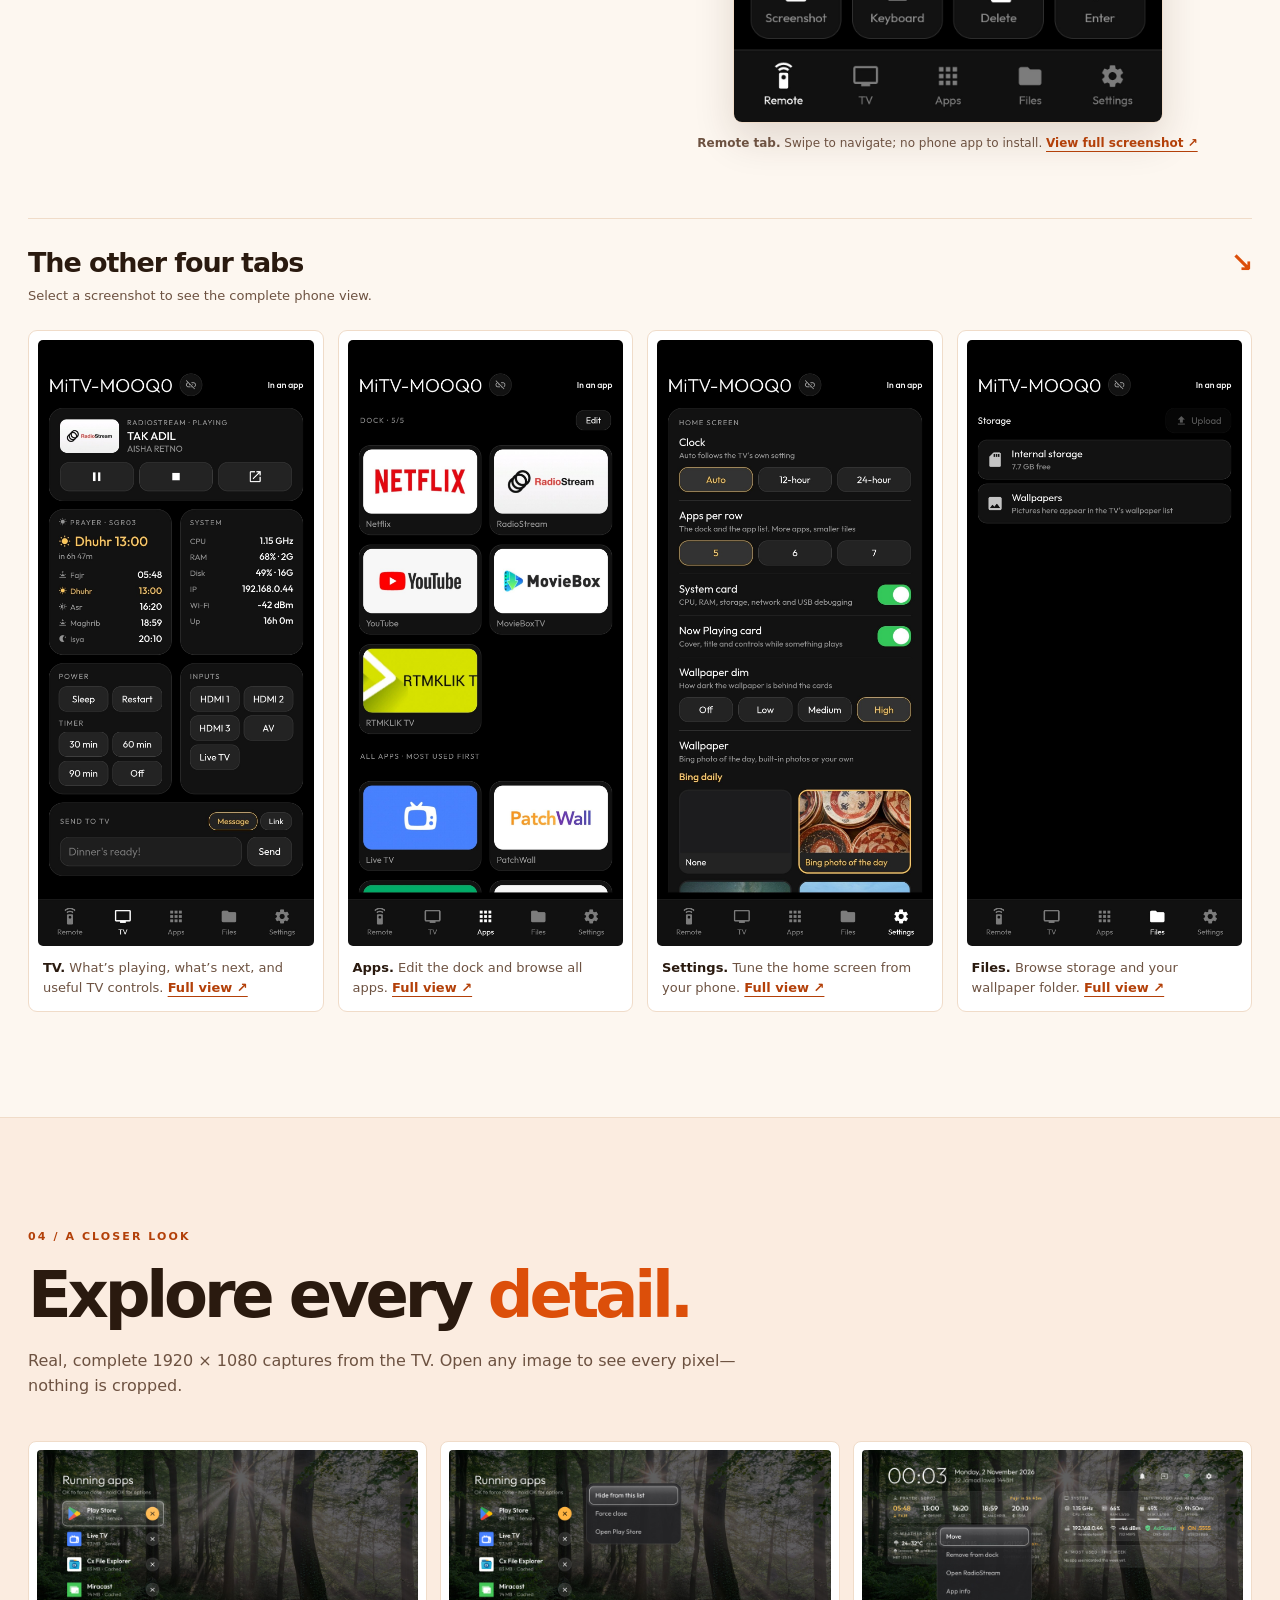
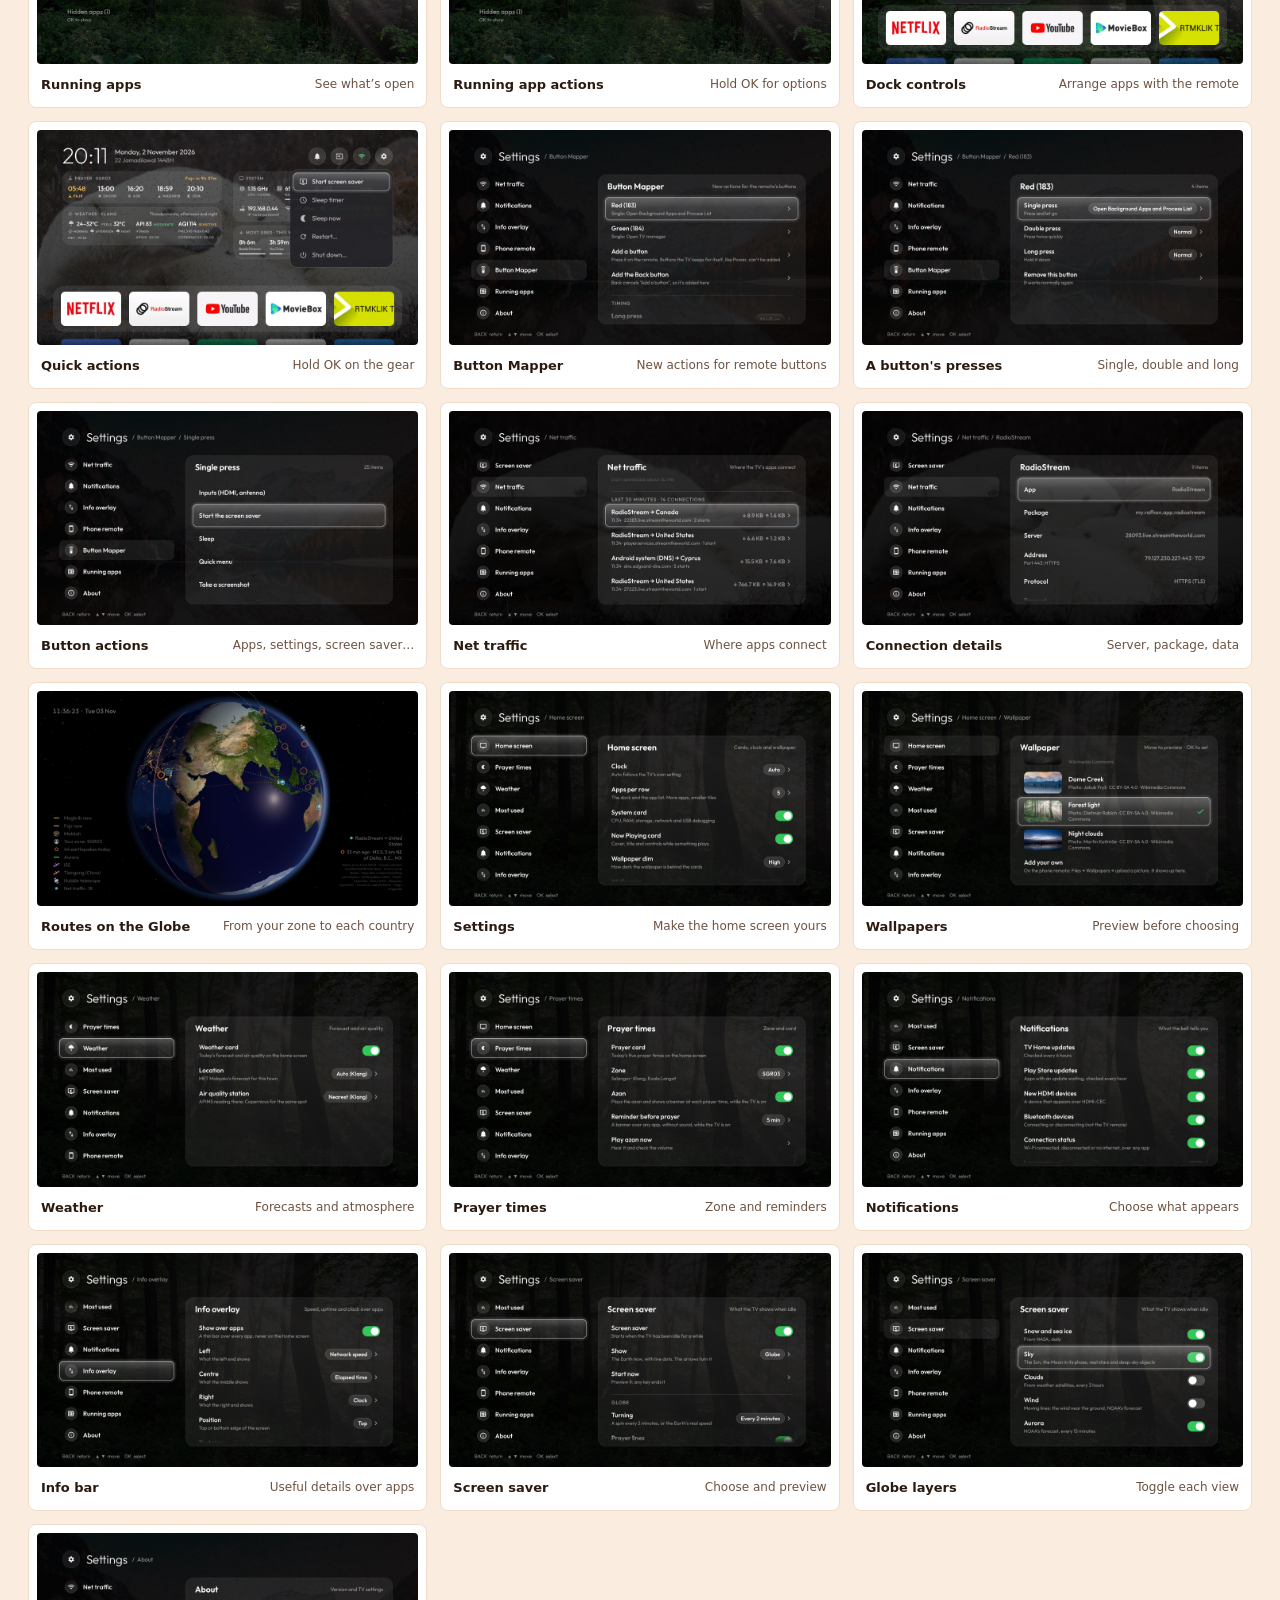
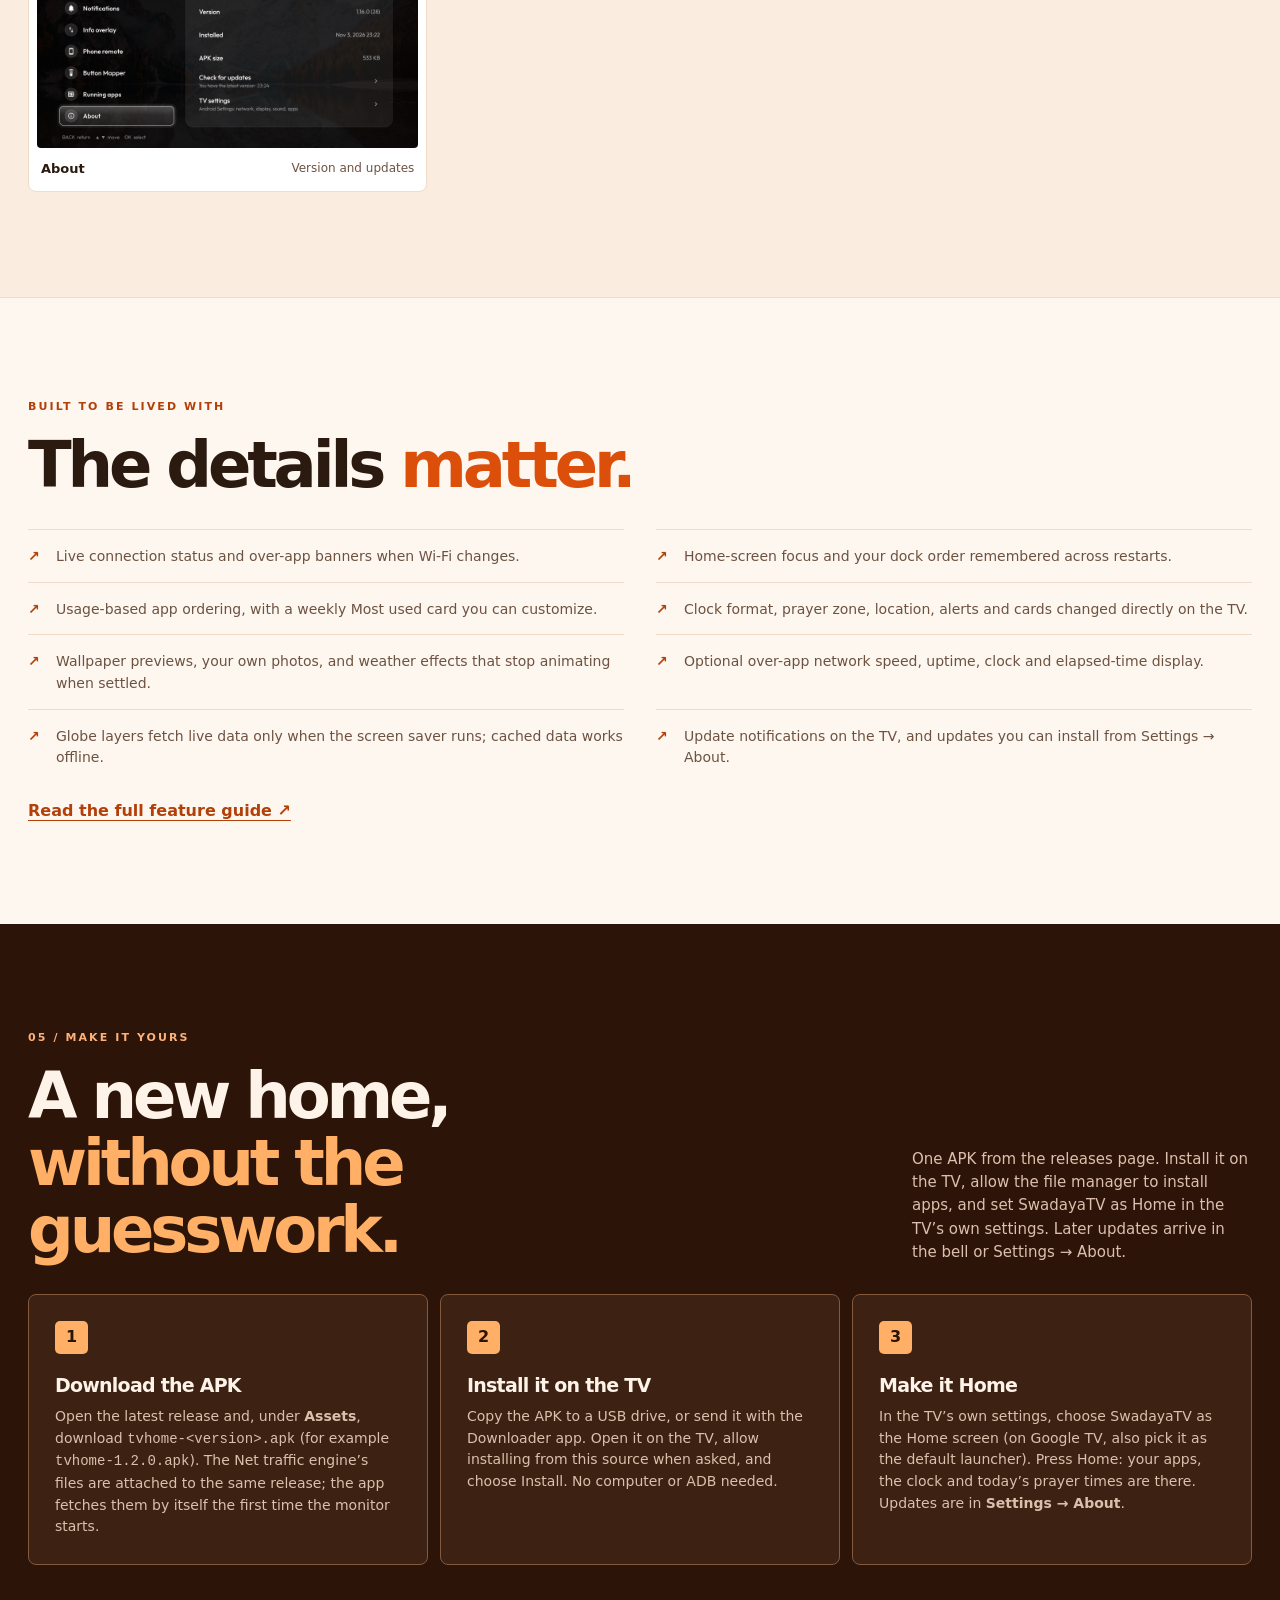
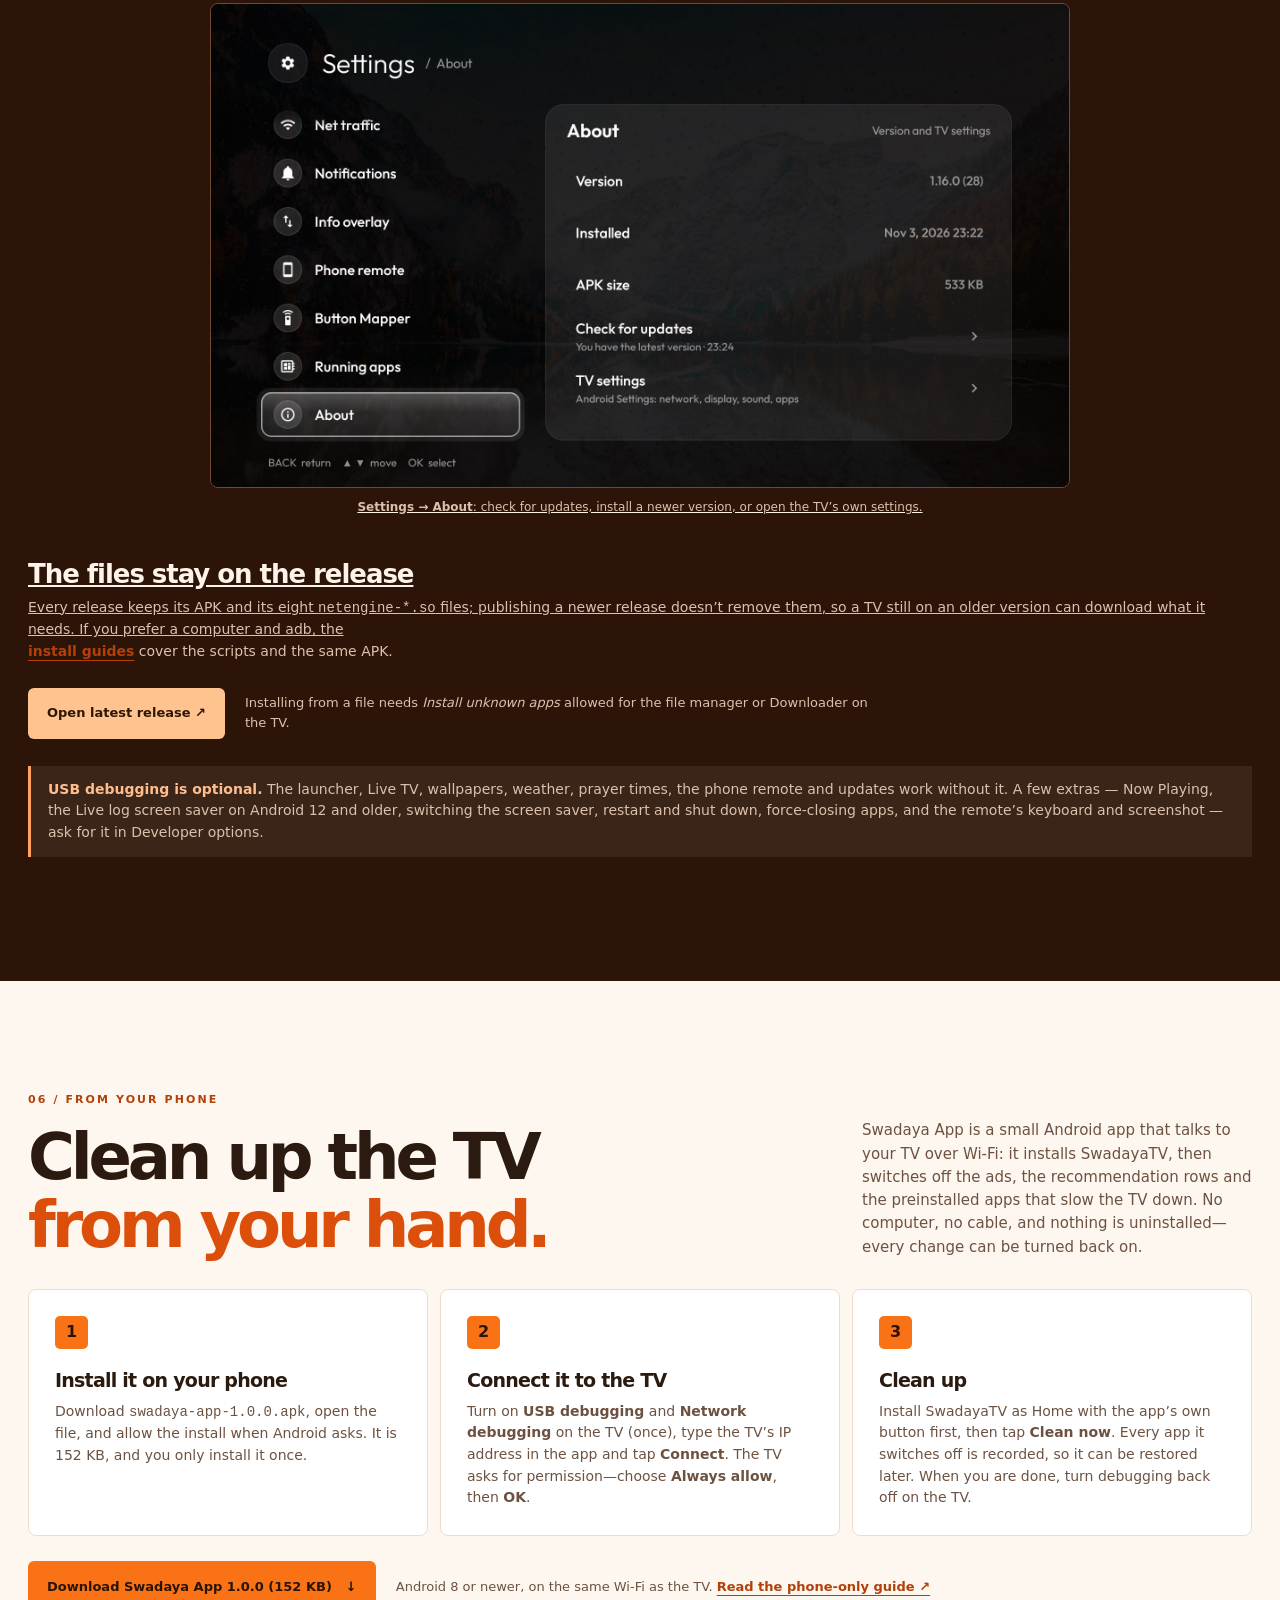
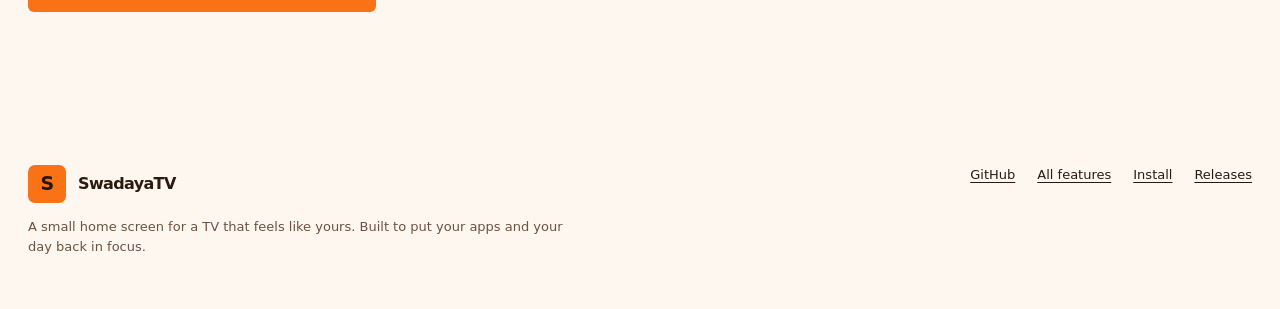
==== commit cb7088f2: "feat(docs): add the Swadaya App download section to the site People who only have a phone had no vis" ====
--- a/index.html
+++ b/index.html
@@ -186,6 +186,22 @@
         </div>
       </div>
     </section>
+    <section class="section wrap" id="app" aria-labelledby="app-title">
+      <span class="eyebrow">06 / From your phone</span>
+      <div class="app-head">
+        <h2 id="app-title">Clean up the TV<br><em>from your hand.</em></h2>
+        <p>Swadaya App is a small Android app that talks to your TV over Wi-Fi: it installs SwadayaTV, then switches off the ads, the recommendation rows and the preinstalled apps that slow the TV down. No computer, no cable, and nothing is uninstalled&mdash;every change can be turned back on.</p>
+      </div>
+      <div class="app-steps">
+        <article class="app-step"><span class="step-number">1</span><h3>Install it on your phone</h3><p>Download <code>swadaya-app-1.0.0.apk</code>, open the file, and allow the install when Android asks. It is 152 KB, and you only install it once.</p></article>
+        <article class="app-step"><span class="step-number">2</span><h3>Connect it to the TV</h3><p>Turn on <strong>USB debugging</strong> and <strong>Network debugging</strong> on the TV (once), type the TV&rsquo;s IP address in the app and tap <strong>Connect</strong>. The TV asks for permission&mdash;choose <strong>Always allow</strong>, then <strong>OK</strong>.</p></article>
+        <article class="app-step"><span class="step-number">3</span><h3>Clean up</h3><p>Install SwadayaTV as Home with the app&rsquo;s own button first, then tap <strong>Clean now</strong>. Every app it switches off is recorded, so it can be restored later. When you are done, turn debugging back off on the TV.</p></article>
+      </div>
+      <div class="app-foot">
+        <a class="button primary" href="release/swadaya-app-1.0.0.apk" download>Download Swadaya App 1.0.0 (152 KB) <span aria-hidden="true">&darr;</span></a>
+        <p>Android 8 or newer, on the same Wi-Fi as the TV. <a class="text-link" href="docs/TUTORIAL_HP_TANPA_PC.md">Read the phone-only guide &nearr;</a></p>
+      </div>
+    </section>
   </main>
 
   <footer><div class="footer-inner wrap"><div><a class="brand" href="#top"><span class="brand-mark" aria-hidden="true">S</span><span>SwadayaTV</span></a><p>A small home screen for a TV that feels like yours. Built to put your apps and your day back in focus.</p></div><nav aria-label="More links"><a href="https://github.com/frhnkrnwn/SwadayaTV">GitHub</a><a href="https://github.com/frhnkrnwn/SwadayaTV/blob/master/docs/features.md">All features</a><a href="https://github.com/frhnkrnwn/SwadayaTV#install">Install</a><a href="https://github.com/frhnkrnwn/SwadayaTV/releases/latest">Releases</a></nav></div></footer>
--- a/site.css
+++ b/site.css
@@ -162,6 +162,21 @@
 .back-to-top { position: fixed; right: 24px; bottom: 24px; z-index: 20; display: grid; place-items: center; width: 50px; height: 50px; border-radius: 50%; background: var(--brand); color: var(--ink); box-shadow: 0 8px 30px #3a1c0866; font-size: 26px; line-height: 1; text-decoration: none; }
 .back-to-top[hidden] { display: none; }
 .back-to-top:hover { background: #fb8b36; color: var(--ink); }
+.app-head { display: flex; align-items: end; justify-content: space-between; gap: 30px; margin-bottom: 30px; }
+.app-head h2 { max-width: 660px; margin-bottom: 0; }
+.app-head p { max-width: 390px; margin: 0; color: var(--muted); font-size: 15px; }
+.app-steps { display: grid; grid-template-columns: repeat(3, minmax(0, 1fr)); gap: 12px; }
+.app-step { padding: 26px; background: var(--paper); border: 1px solid var(--line); border-radius: 8px; }
+.app-step h3 { margin-bottom: 9px; font-size: 19px; }
+.app-step p { margin-bottom: 0; color: var(--muted); font-size: 14px; }
+.app-step code { overflow-wrap: anywhere; }
+.app-foot { display: flex; align-items: center; flex-wrap: wrap; gap: 20px; margin-top: 25px; }
+.app-foot p { max-width: 560px; margin: 0; color: var(--muted); font-size: 13px; }
+@media (max-width: 620px) {
+  .app-head { display: block; }
+  .app-head p { margin-top: 20px; }
+  .app-steps { grid-template-columns: 1fr; }
+}
 @media (max-width: 1000px) {
   .hero { grid-template-columns: 1fr; min-height: 0; gap: 40px; padding-block: 65px 55px; }
   .hero-copy { max-width: 750px; }
@@ -191,7 +206,7 @@
   .proof-item:first-child, .proof-item:nth-child(3) { padding-left: 0; }
   .proof-item:nth-child(2) { border-right: 0; }
   .section { padding: 72px 0; }
-  .feature-grid, .steps, .platform-grid, .check-grid, .mini-gallery, .capture-gallery { grid-template-columns: 1fr; }
+  .feature-grid, .steps, .app-steps, .platform-grid, .check-grid, .mini-gallery, .capture-gallery { grid-template-columns: 1fr; }
   .feature { min-height: 0; }
   .feature.span-two { grid-column: span 1; grid-template-columns: 1fr; }
   .capture-gallery figcaption { flex-wrap: wrap; }
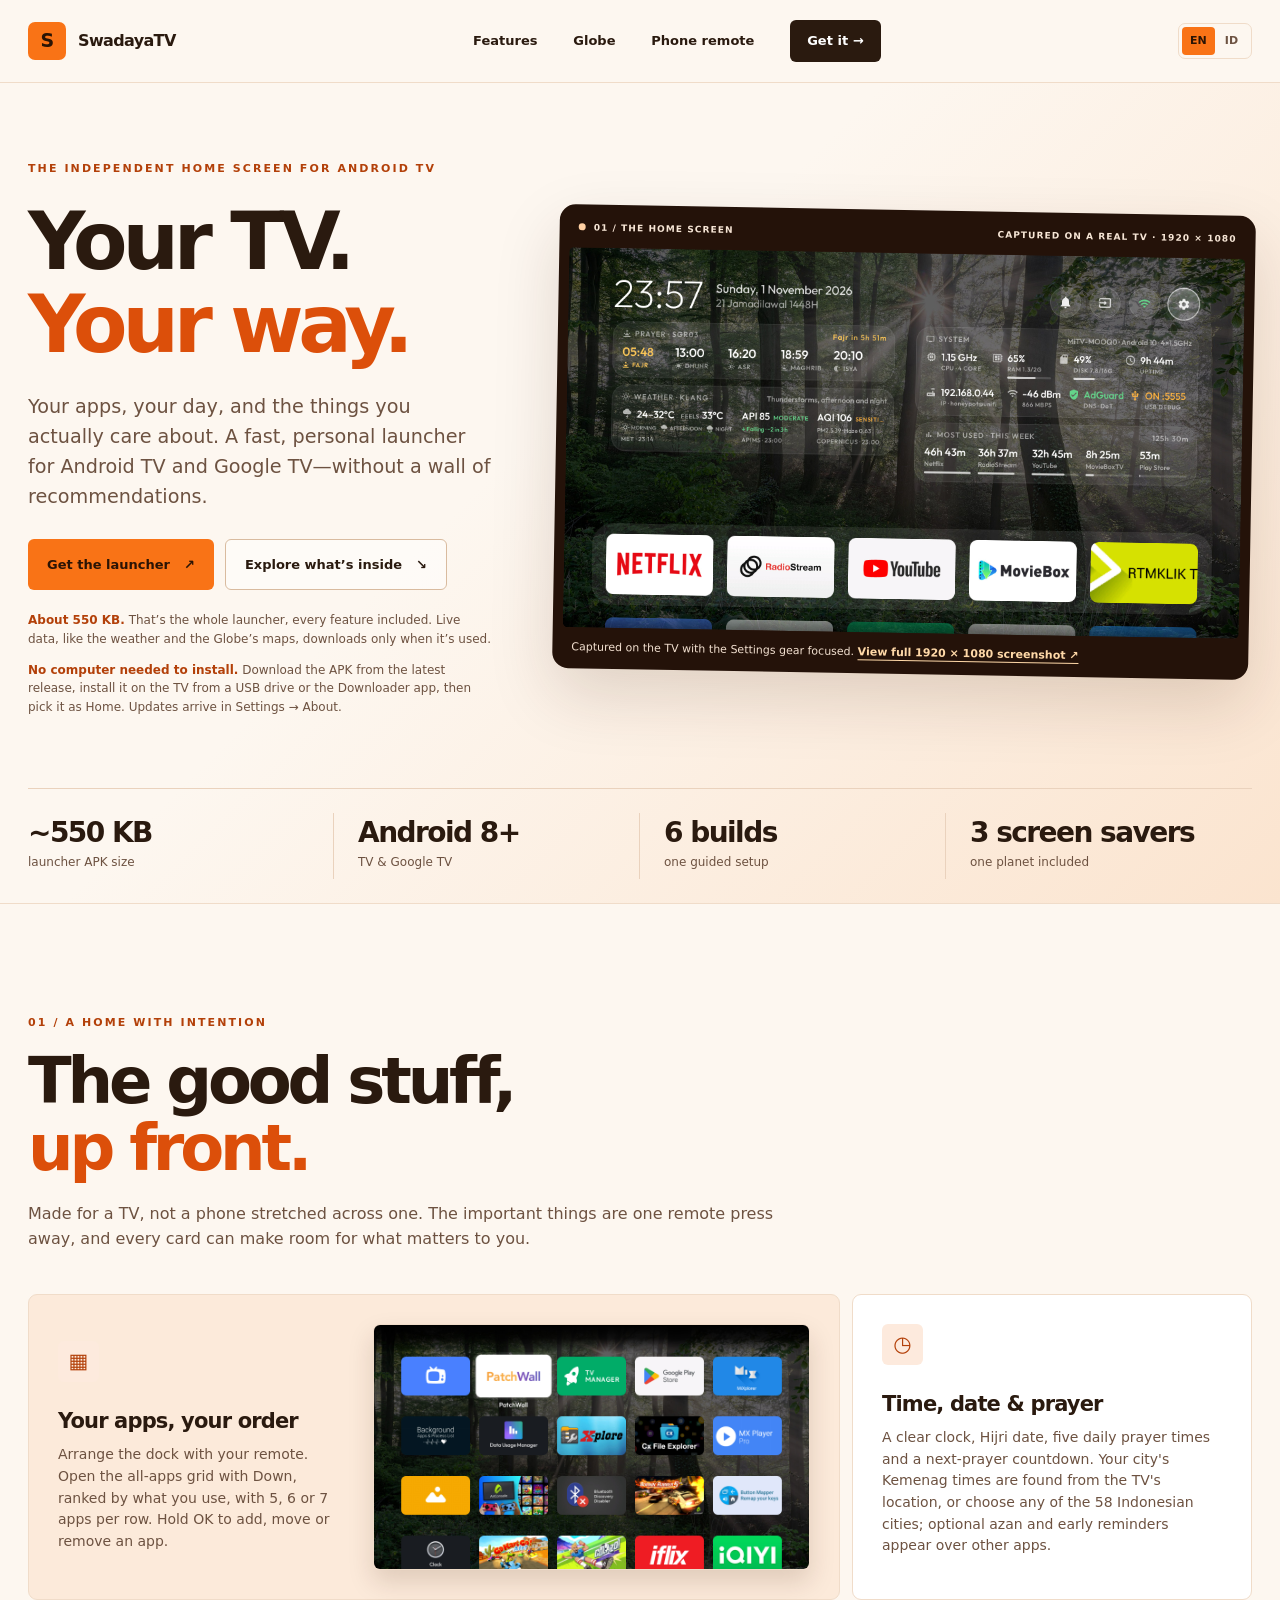
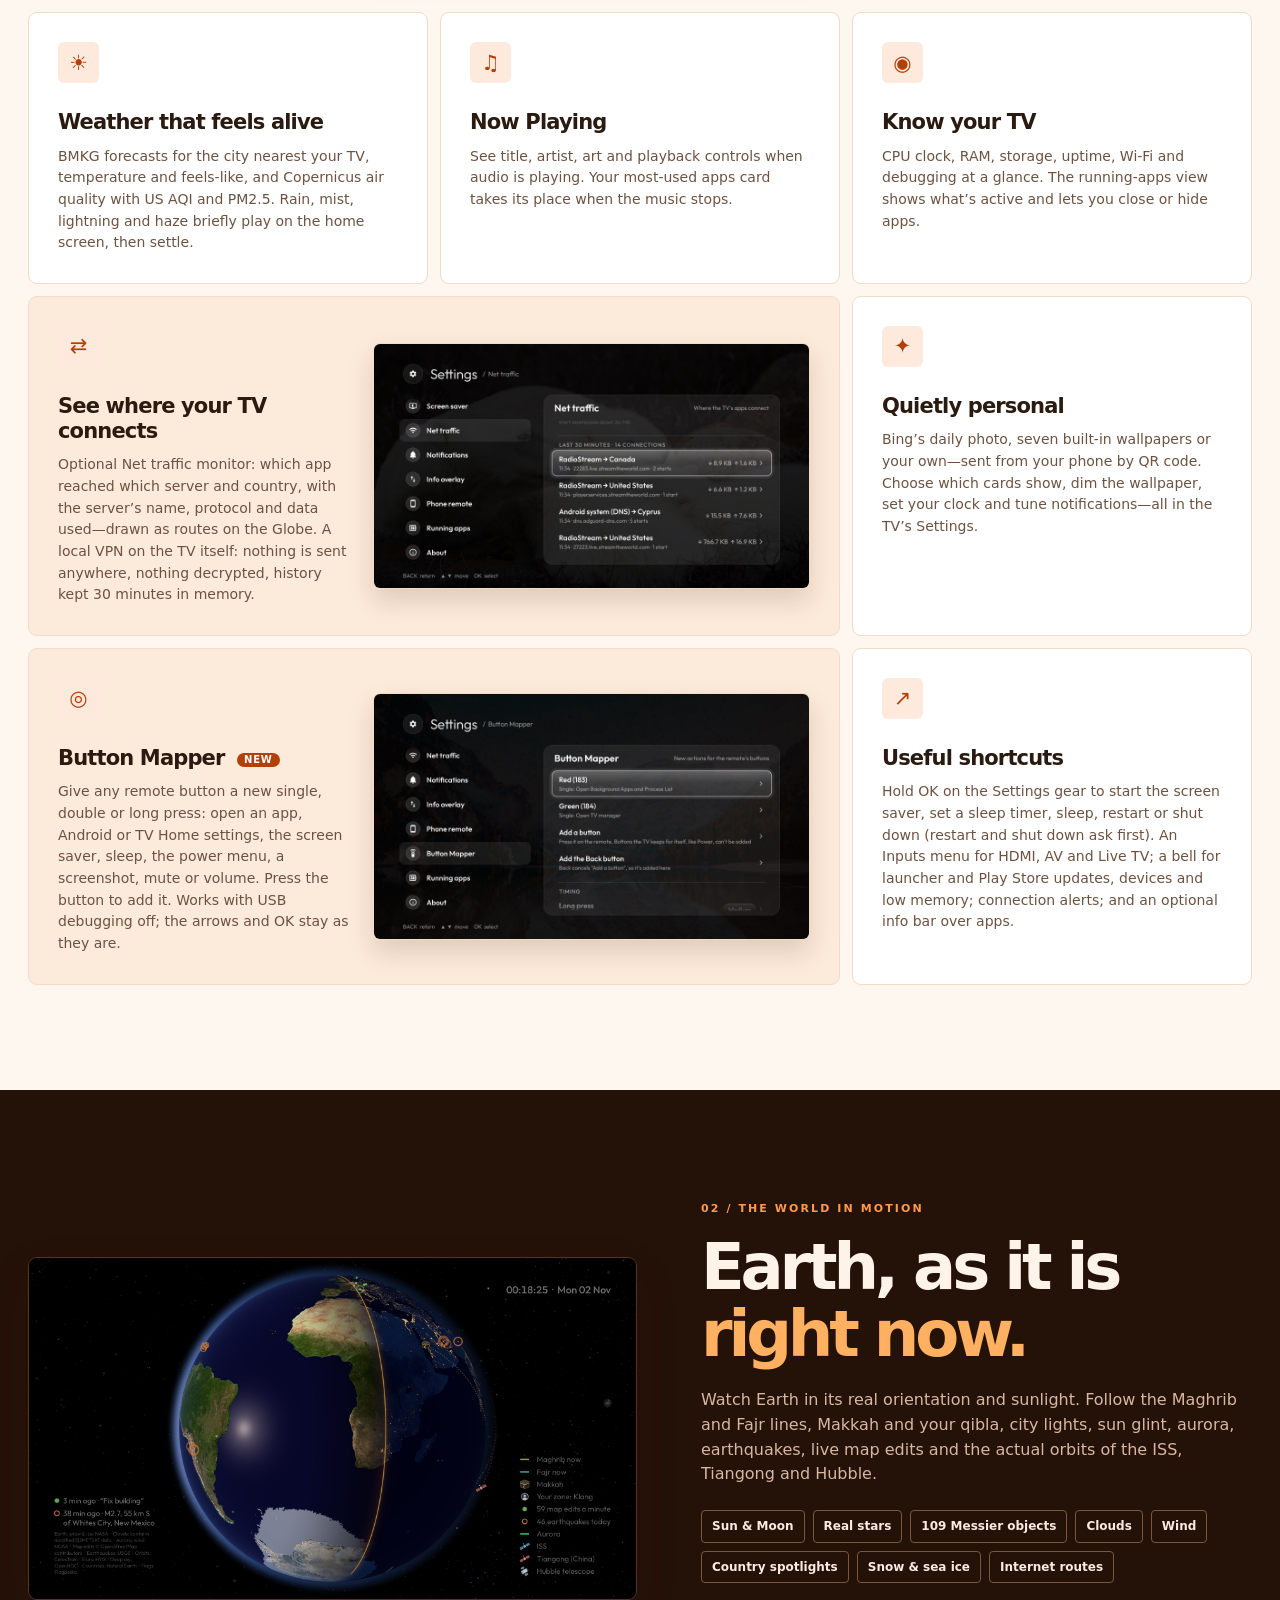
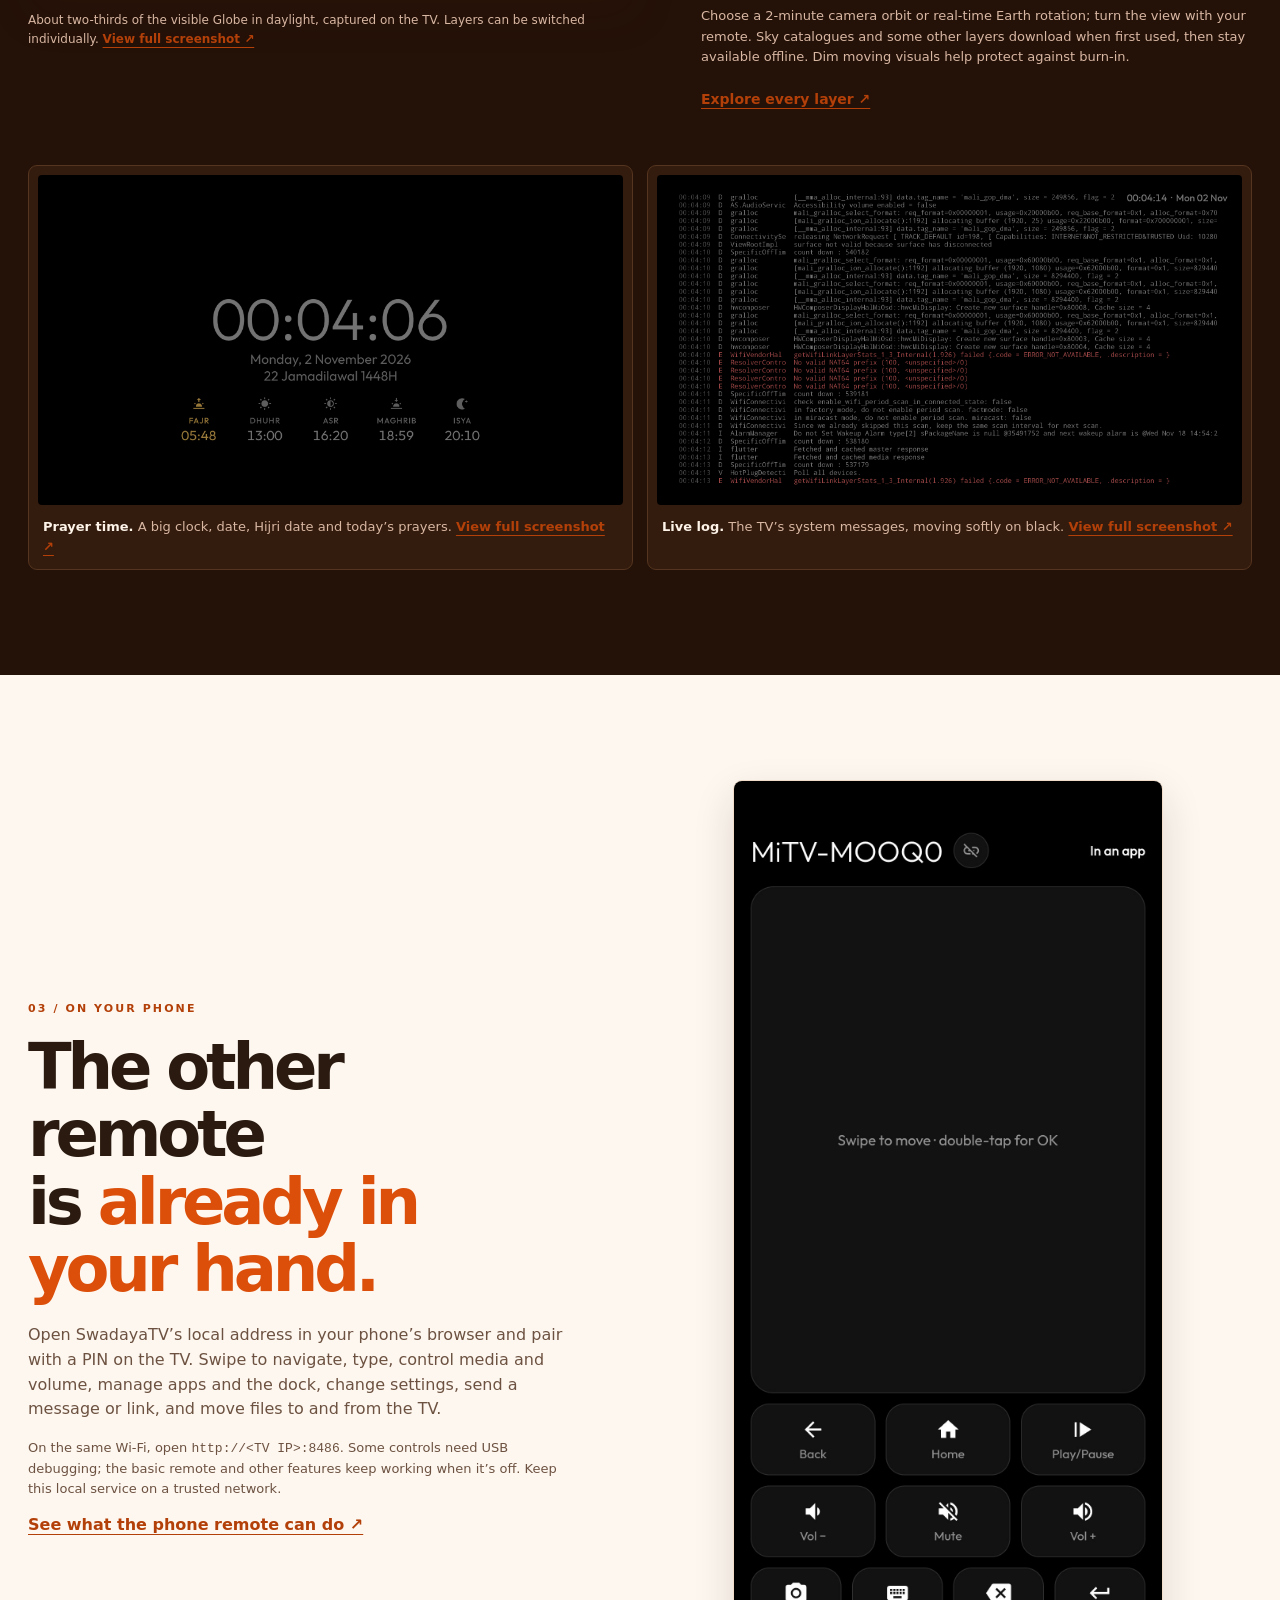
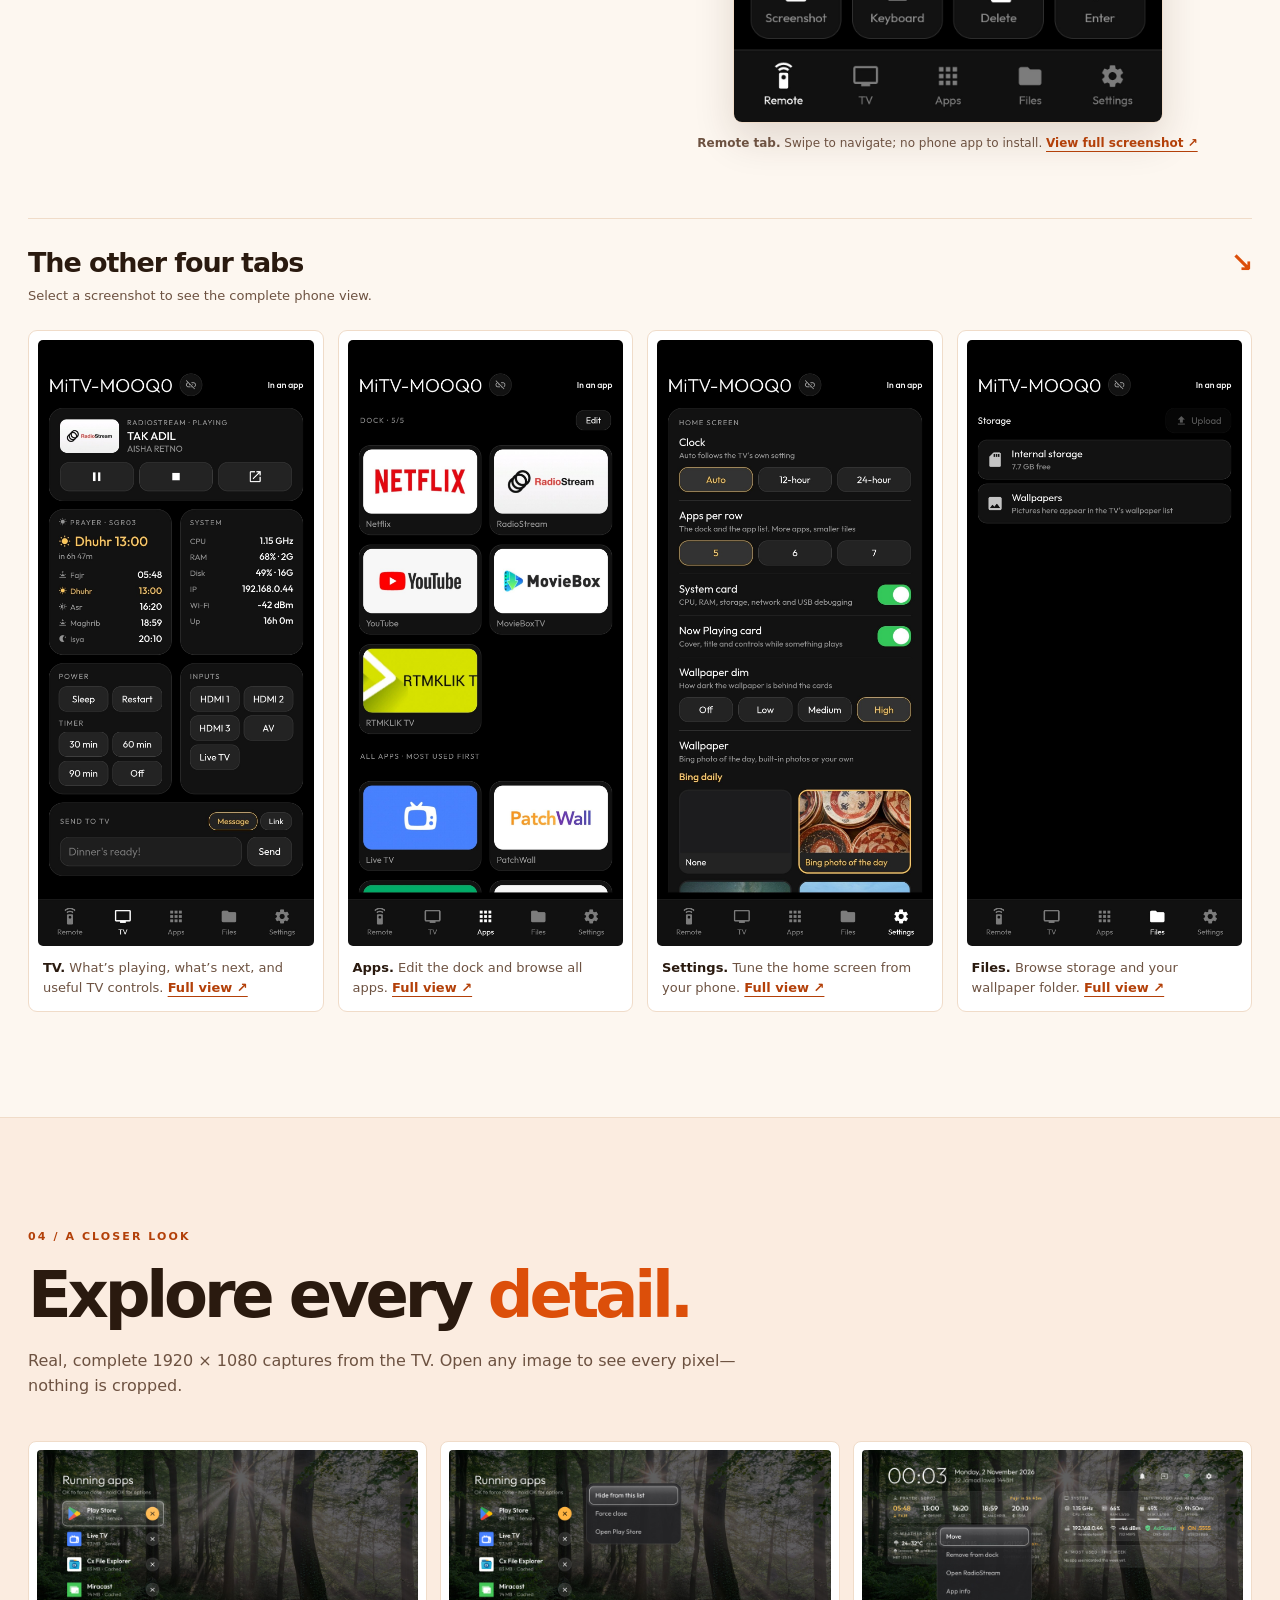
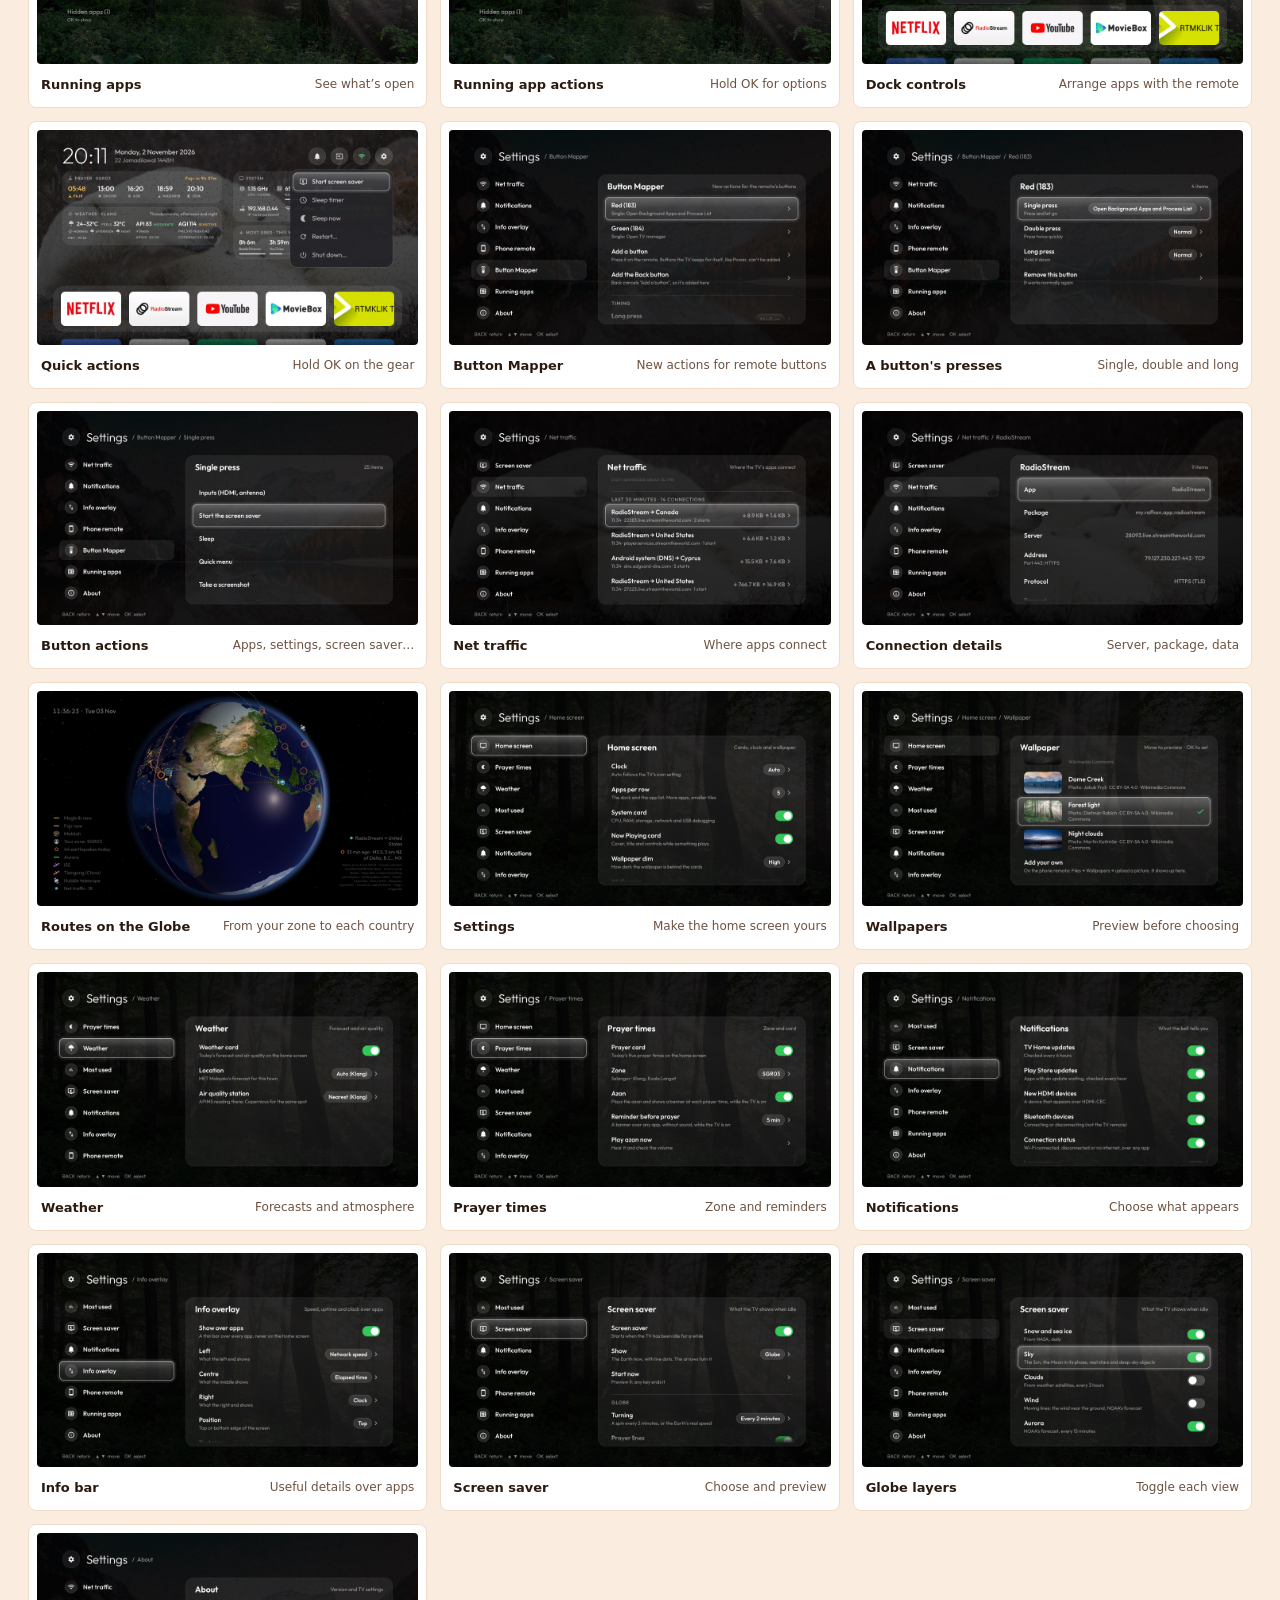
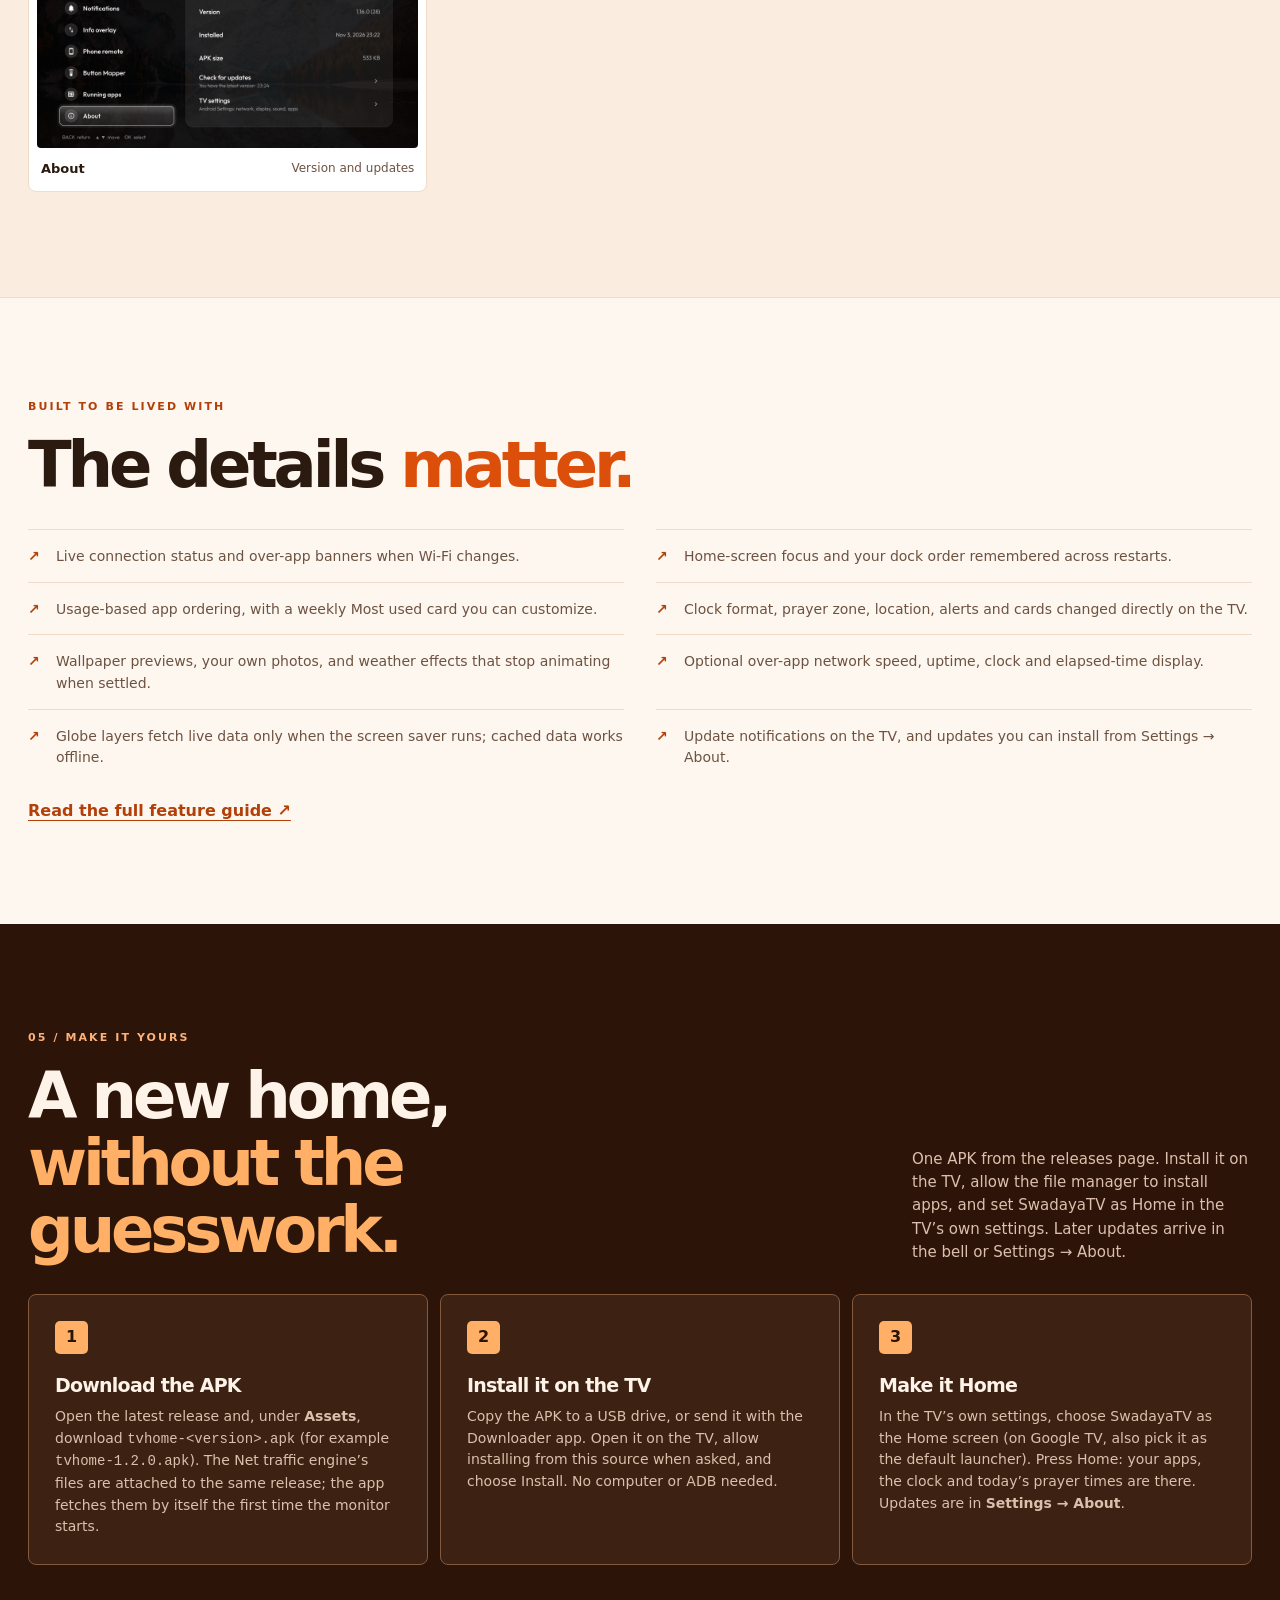
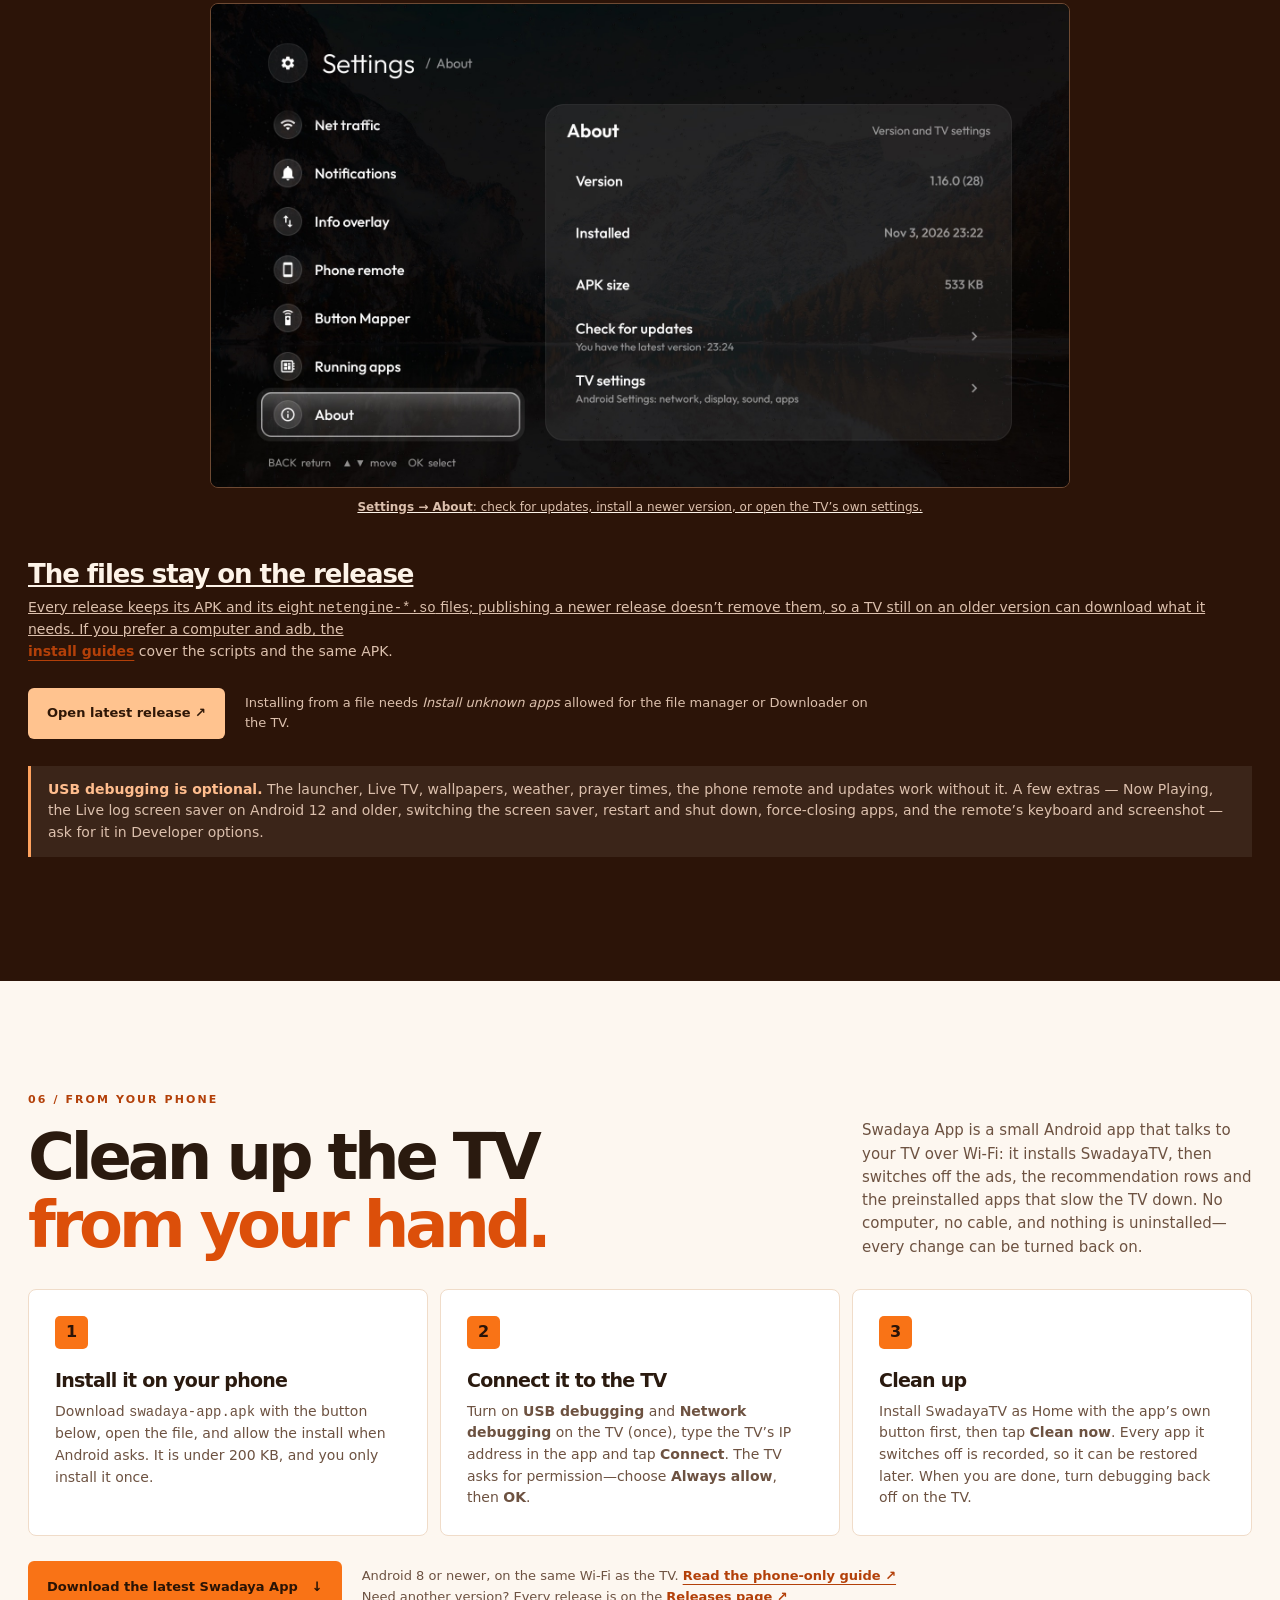
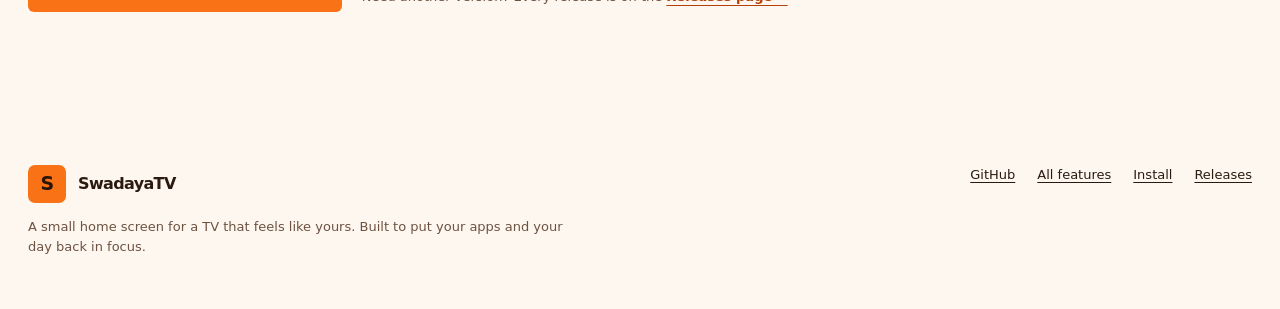
==== commit 9cf08c1e: "fix(docs): keep the Swadaya App download link valid for every version The site pointed at release/sw" ====
--- a/index.html
+++ b/index.html
@@ -193,13 +193,13 @@
         <p>Swadaya App is a small Android app that talks to your TV over Wi-Fi: it installs SwadayaTV, then switches off the ads, the recommendation rows and the preinstalled apps that slow the TV down. No computer, no cable, and nothing is uninstalled&mdash;every change can be turned back on.</p>
       </div>
       <div class="app-steps">
-        <article class="app-step"><span class="step-number">1</span><h3>Install it on your phone</h3><p>Download <code>swadaya-app-1.0.0.apk</code>, open the file, and allow the install when Android asks. It is 152 KB, and you only install it once.</p></article>
+        <article class="app-step"><span class="step-number">1</span><h3>Install it on your phone</h3><p>Download <code>swadaya-app.apk</code> with the button below, open the file, and allow the install when Android asks. It is under 200 KB, and you only install it once.</p></article>
         <article class="app-step"><span class="step-number">2</span><h3>Connect it to the TV</h3><p>Turn on <strong>USB debugging</strong> and <strong>Network debugging</strong> on the TV (once), type the TV&rsquo;s IP address in the app and tap <strong>Connect</strong>. The TV asks for permission&mdash;choose <strong>Always allow</strong>, then <strong>OK</strong>.</p></article>
         <article class="app-step"><span class="step-number">3</span><h3>Clean up</h3><p>Install SwadayaTV as Home with the app&rsquo;s own button first, then tap <strong>Clean now</strong>. Every app it switches off is recorded, so it can be restored later. When you are done, turn debugging back off on the TV.</p></article>
       </div>
       <div class="app-foot">
-        <a class="button primary" href="release/swadaya-app-1.0.0.apk" download>Download Swadaya App 1.0.0 (152 KB) <span aria-hidden="true">&darr;</span></a>
-        <p>Android 8 or newer, on the same Wi-Fi as the TV. <a class="text-link" href="docs/TUTORIAL_HP_TANPA_PC.md">Read the phone-only guide &nearr;</a></p>
+        <a class="button primary" href="release/swadaya-app.apk" download>Download the latest Swadaya App <span aria-hidden="true">&darr;</span></a>
+        <p>Android 8 or newer, on the same Wi-Fi as the TV. <a class="text-link" href="docs/TUTORIAL_HP_TANPA_PC.md">Read the phone-only guide &nearr;</a> Need another version? Every release is on the <a class="text-link" href="https://github.com/frhnkrnwn/SwadayaTV/releases">Releases page &nearr;</a></p>
       </div>
     </section>
   </main>
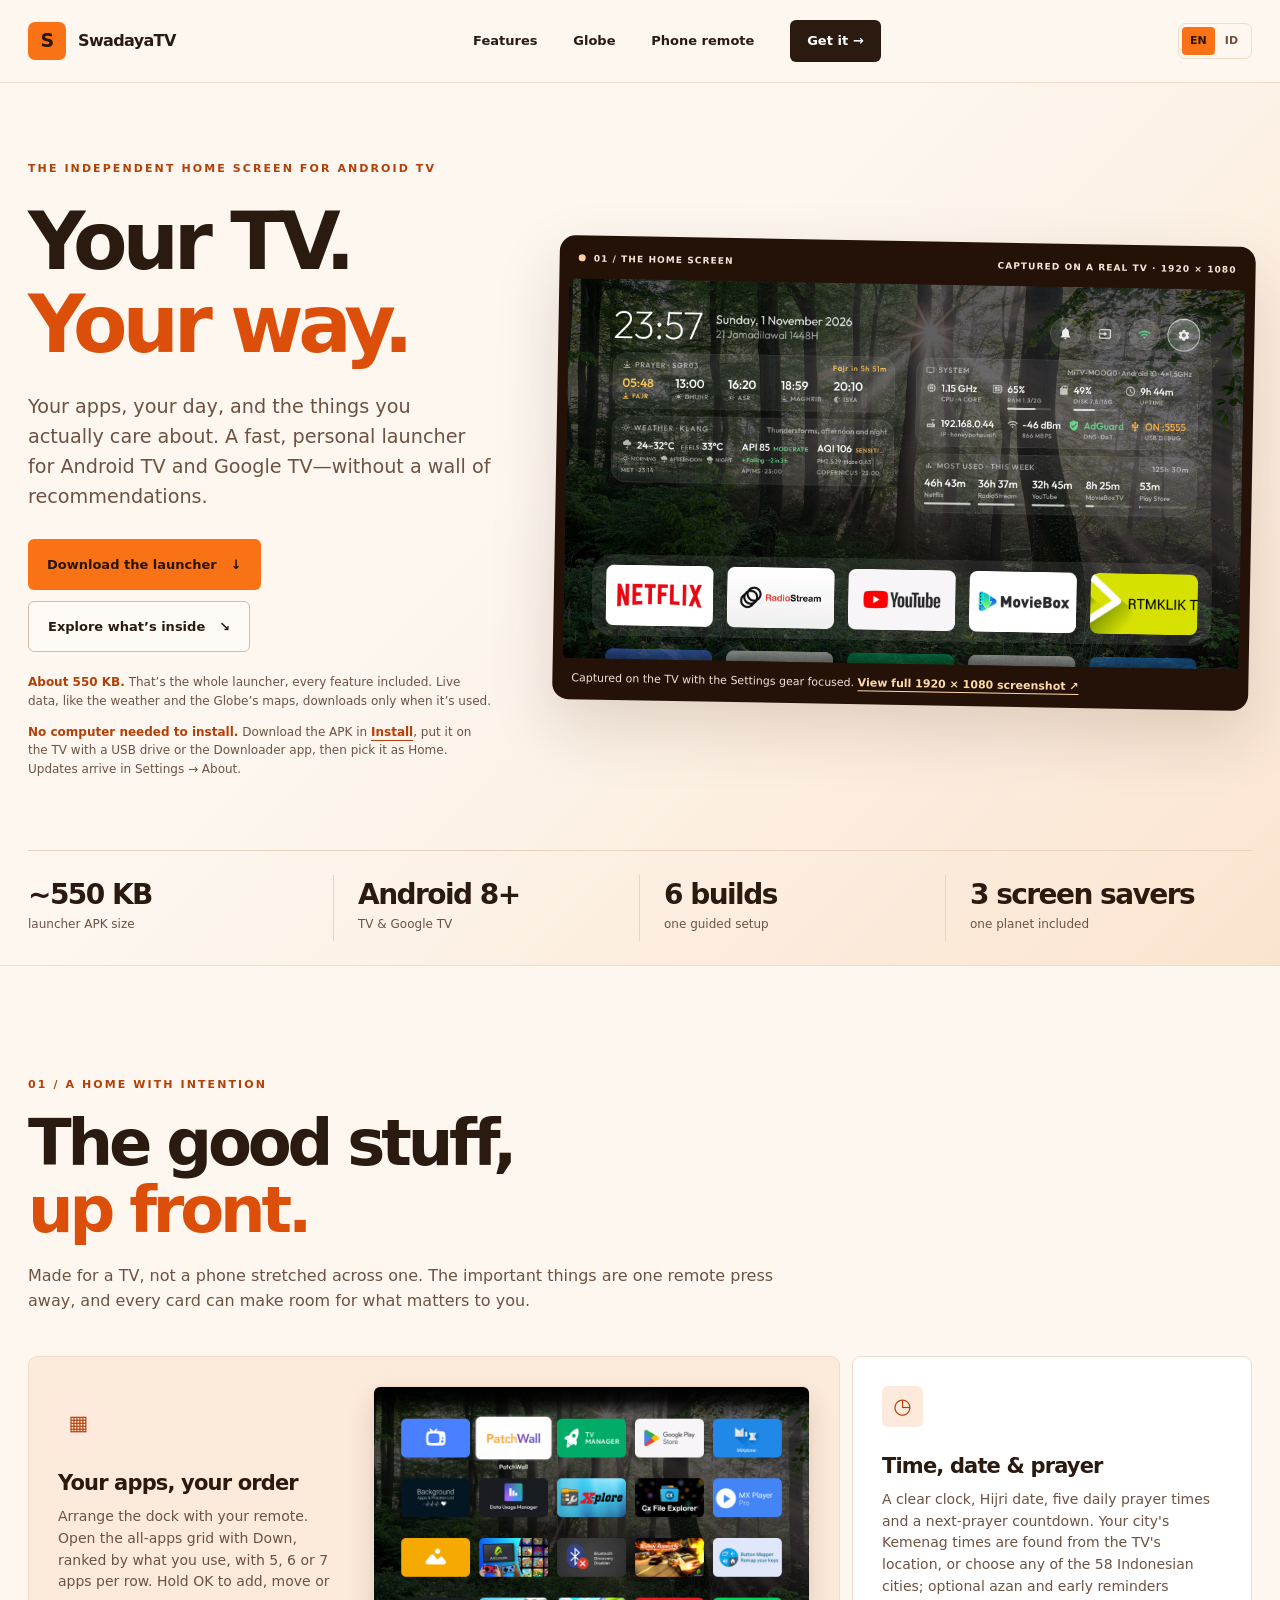
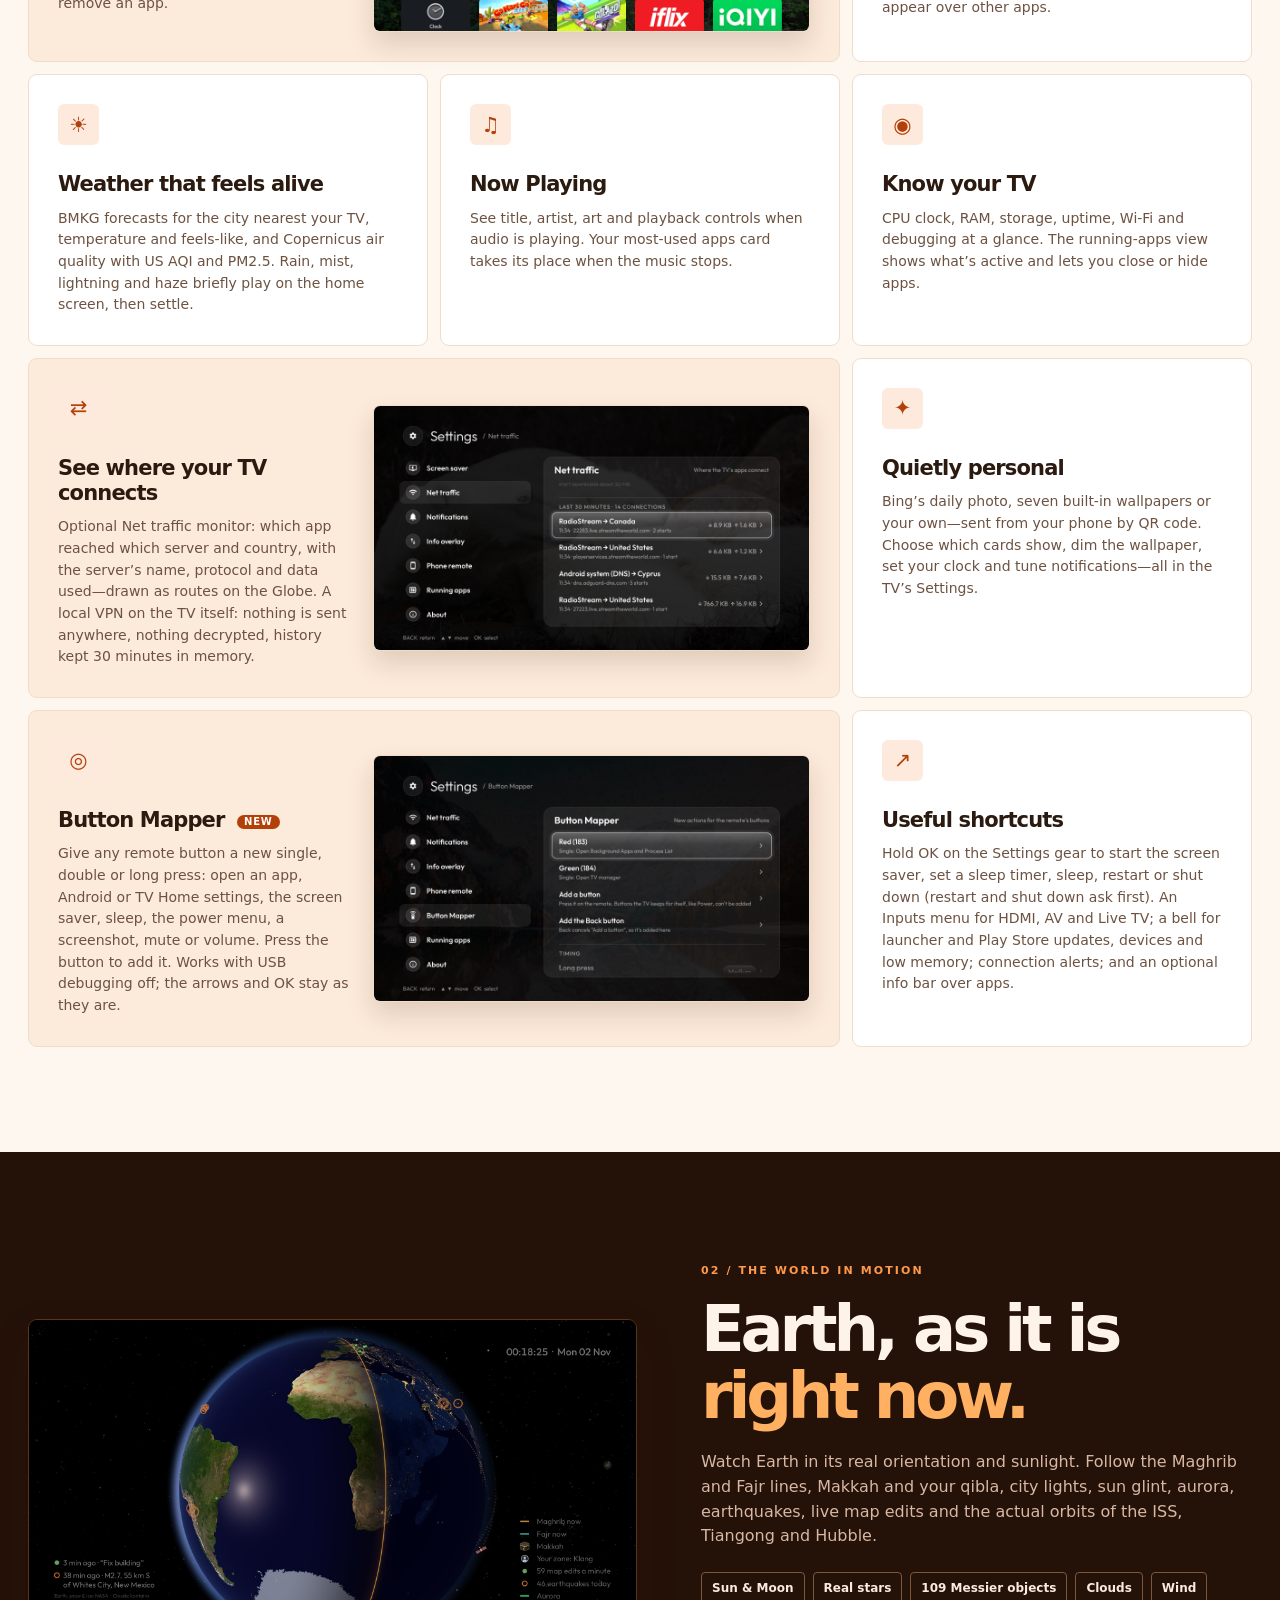
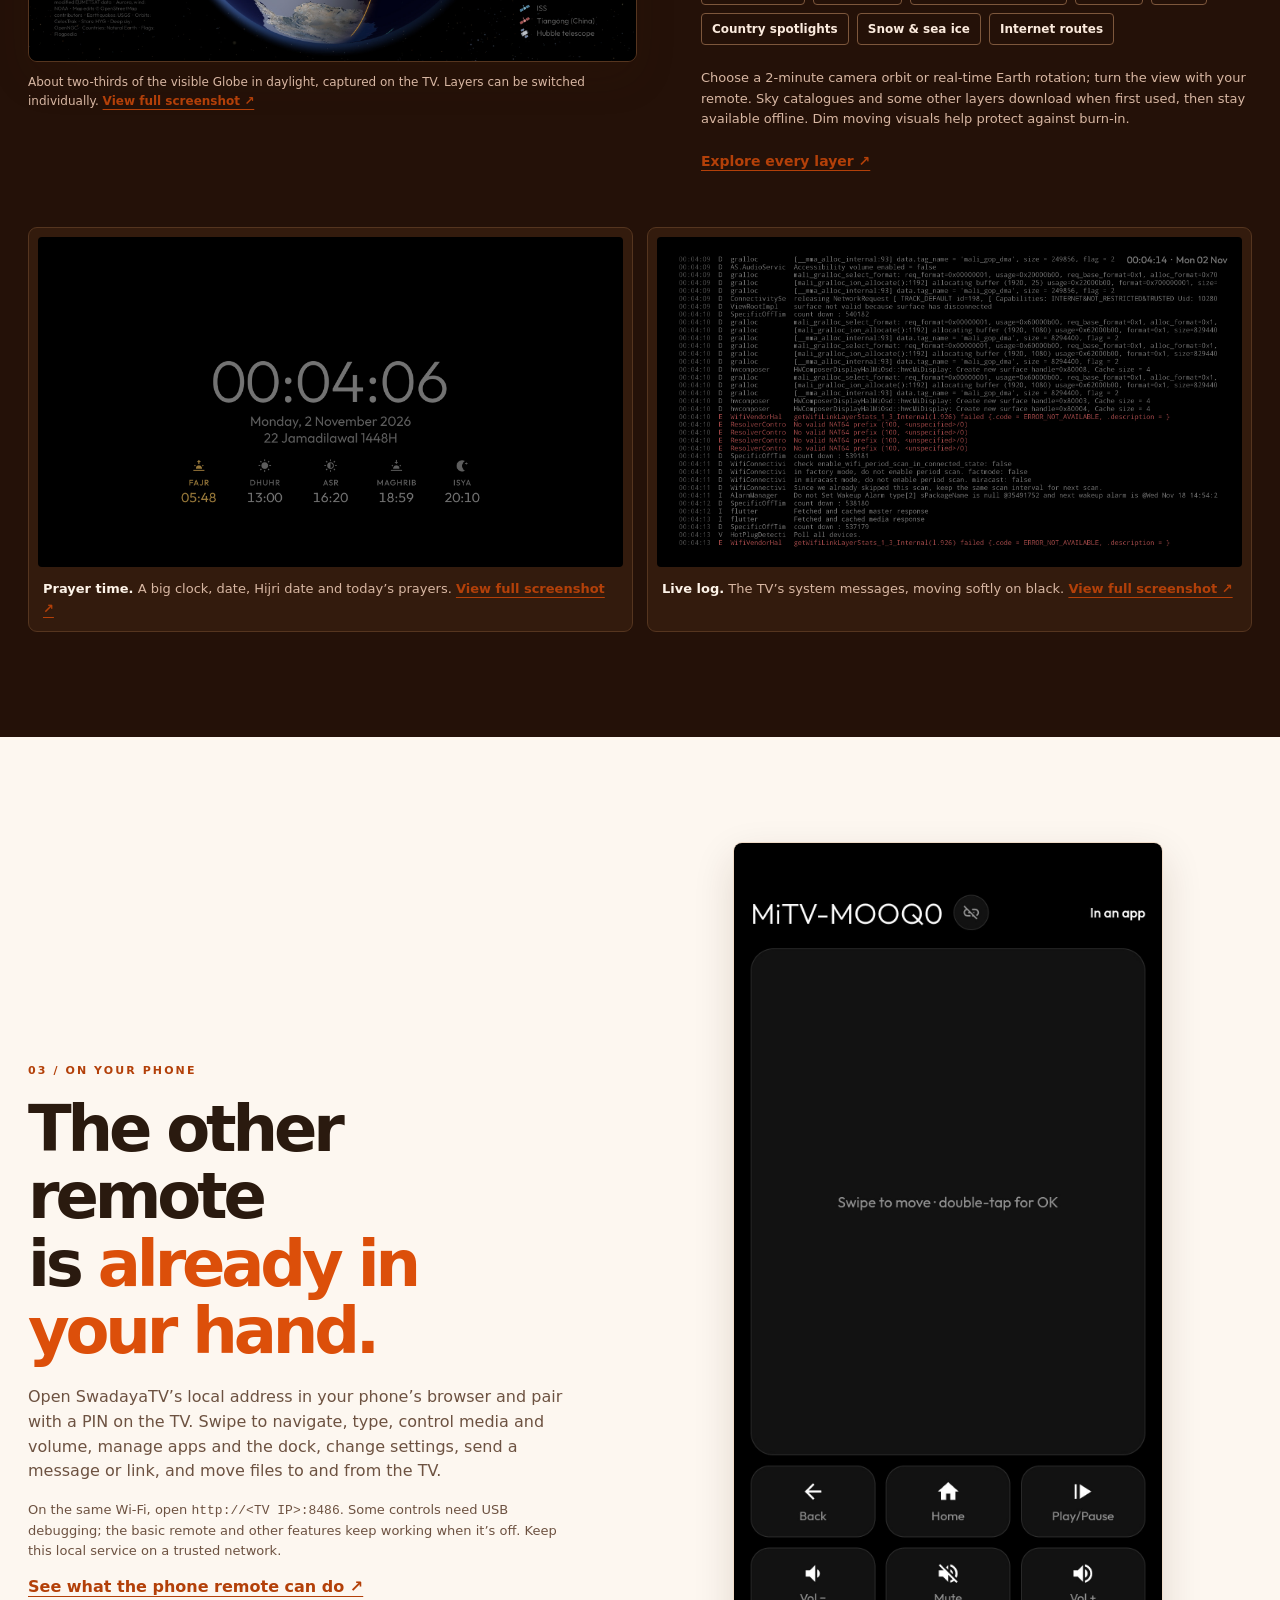
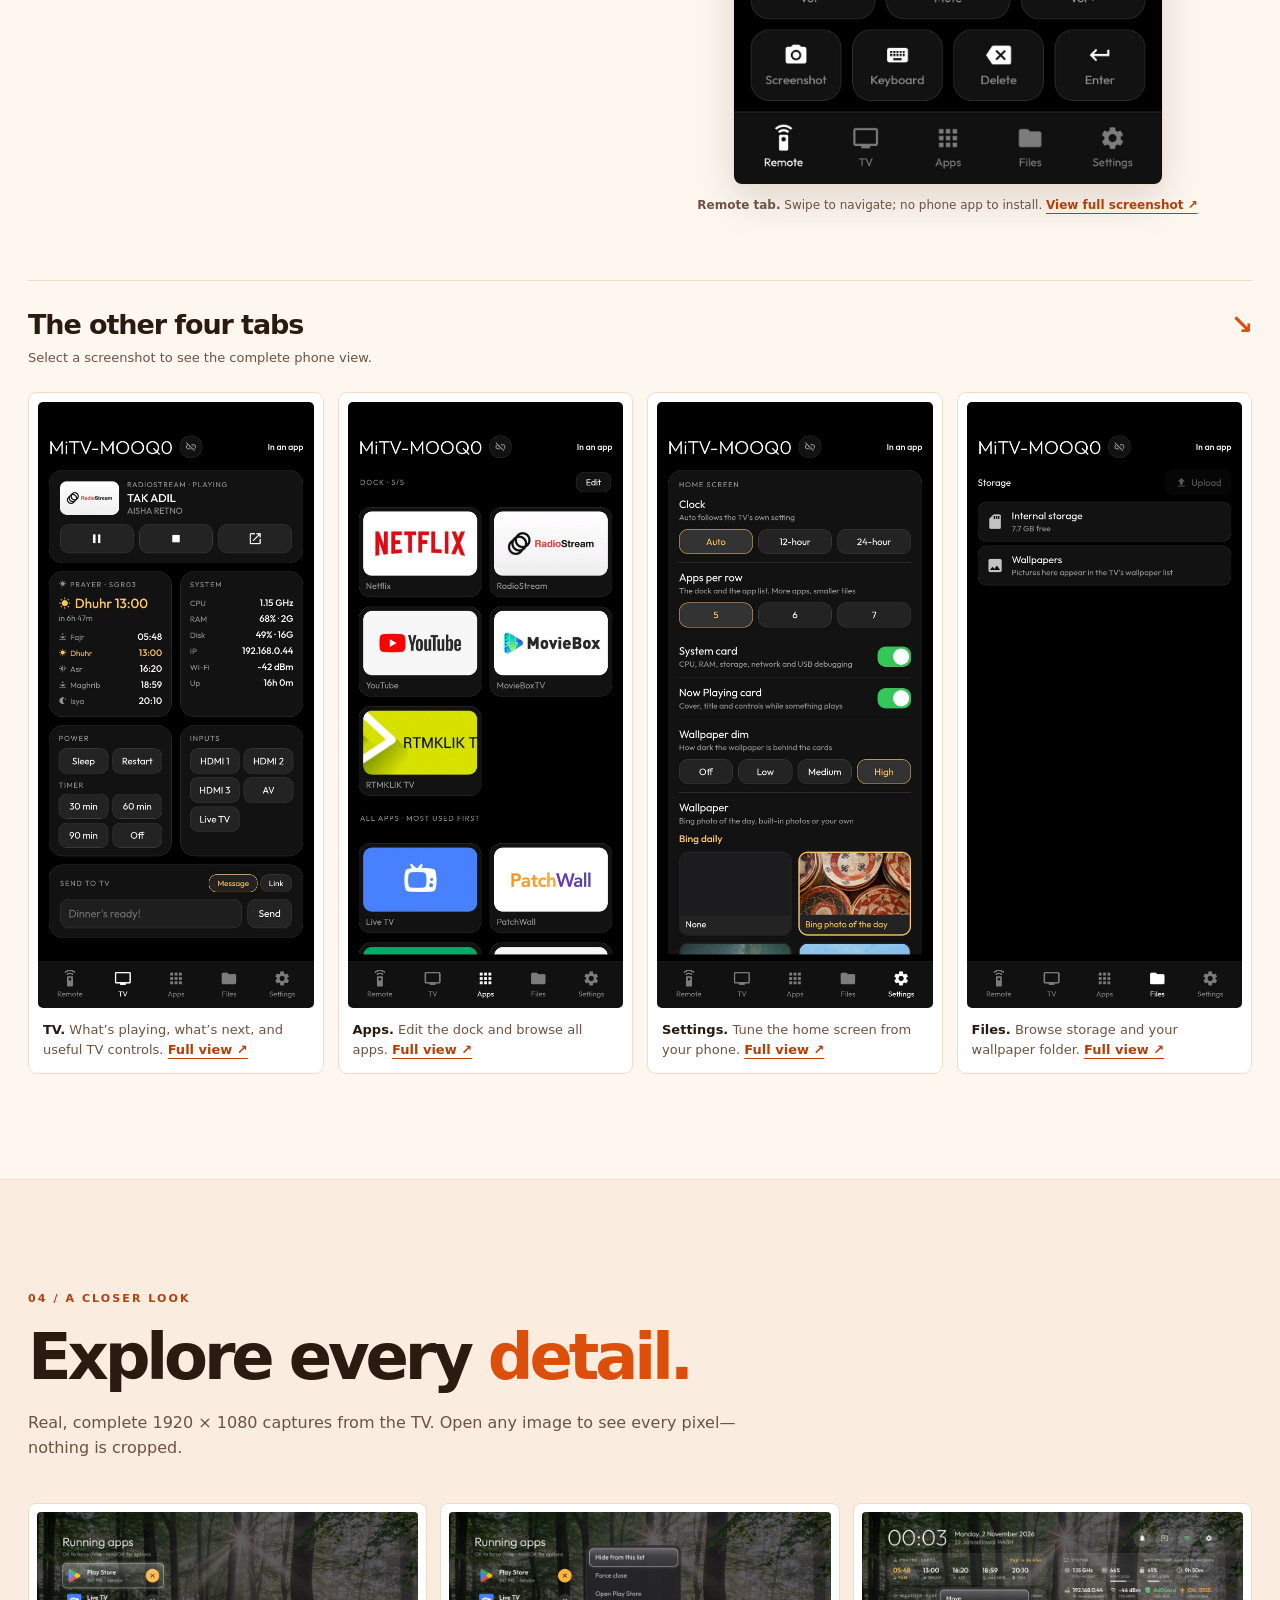
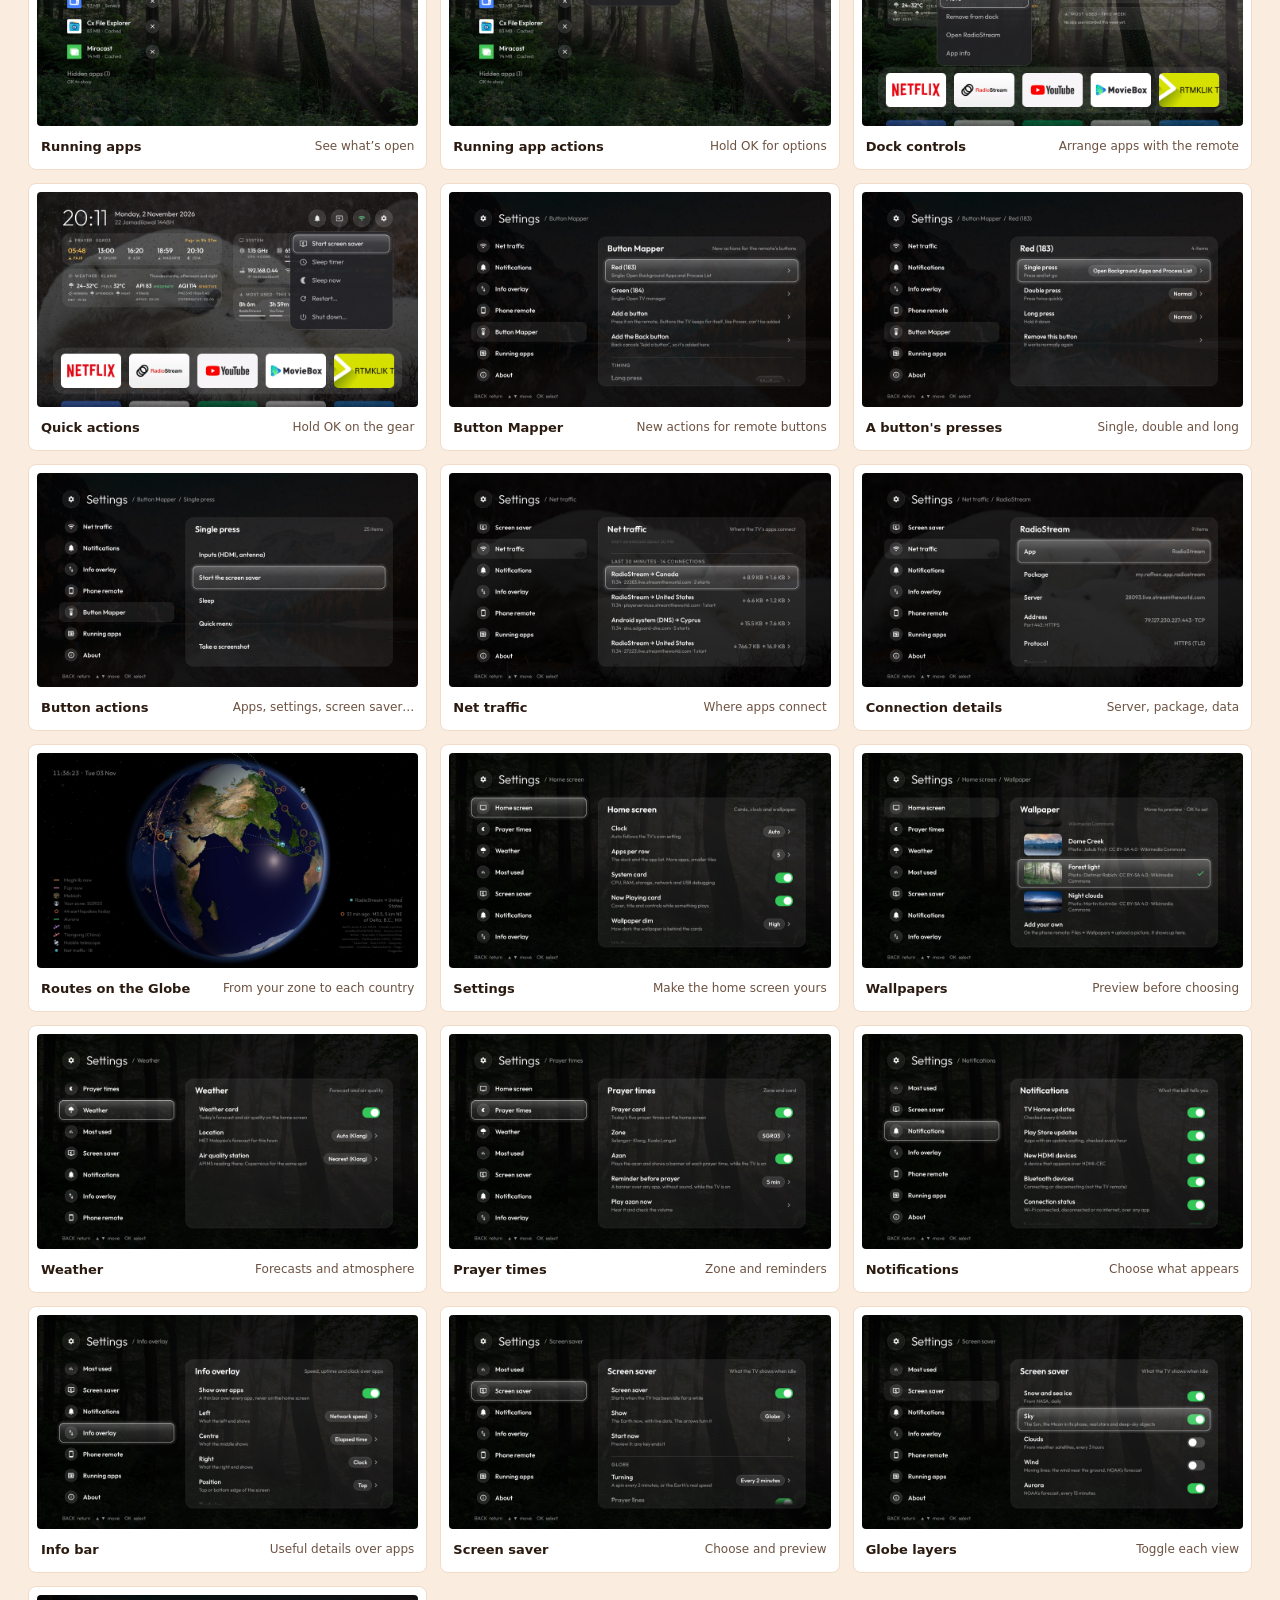
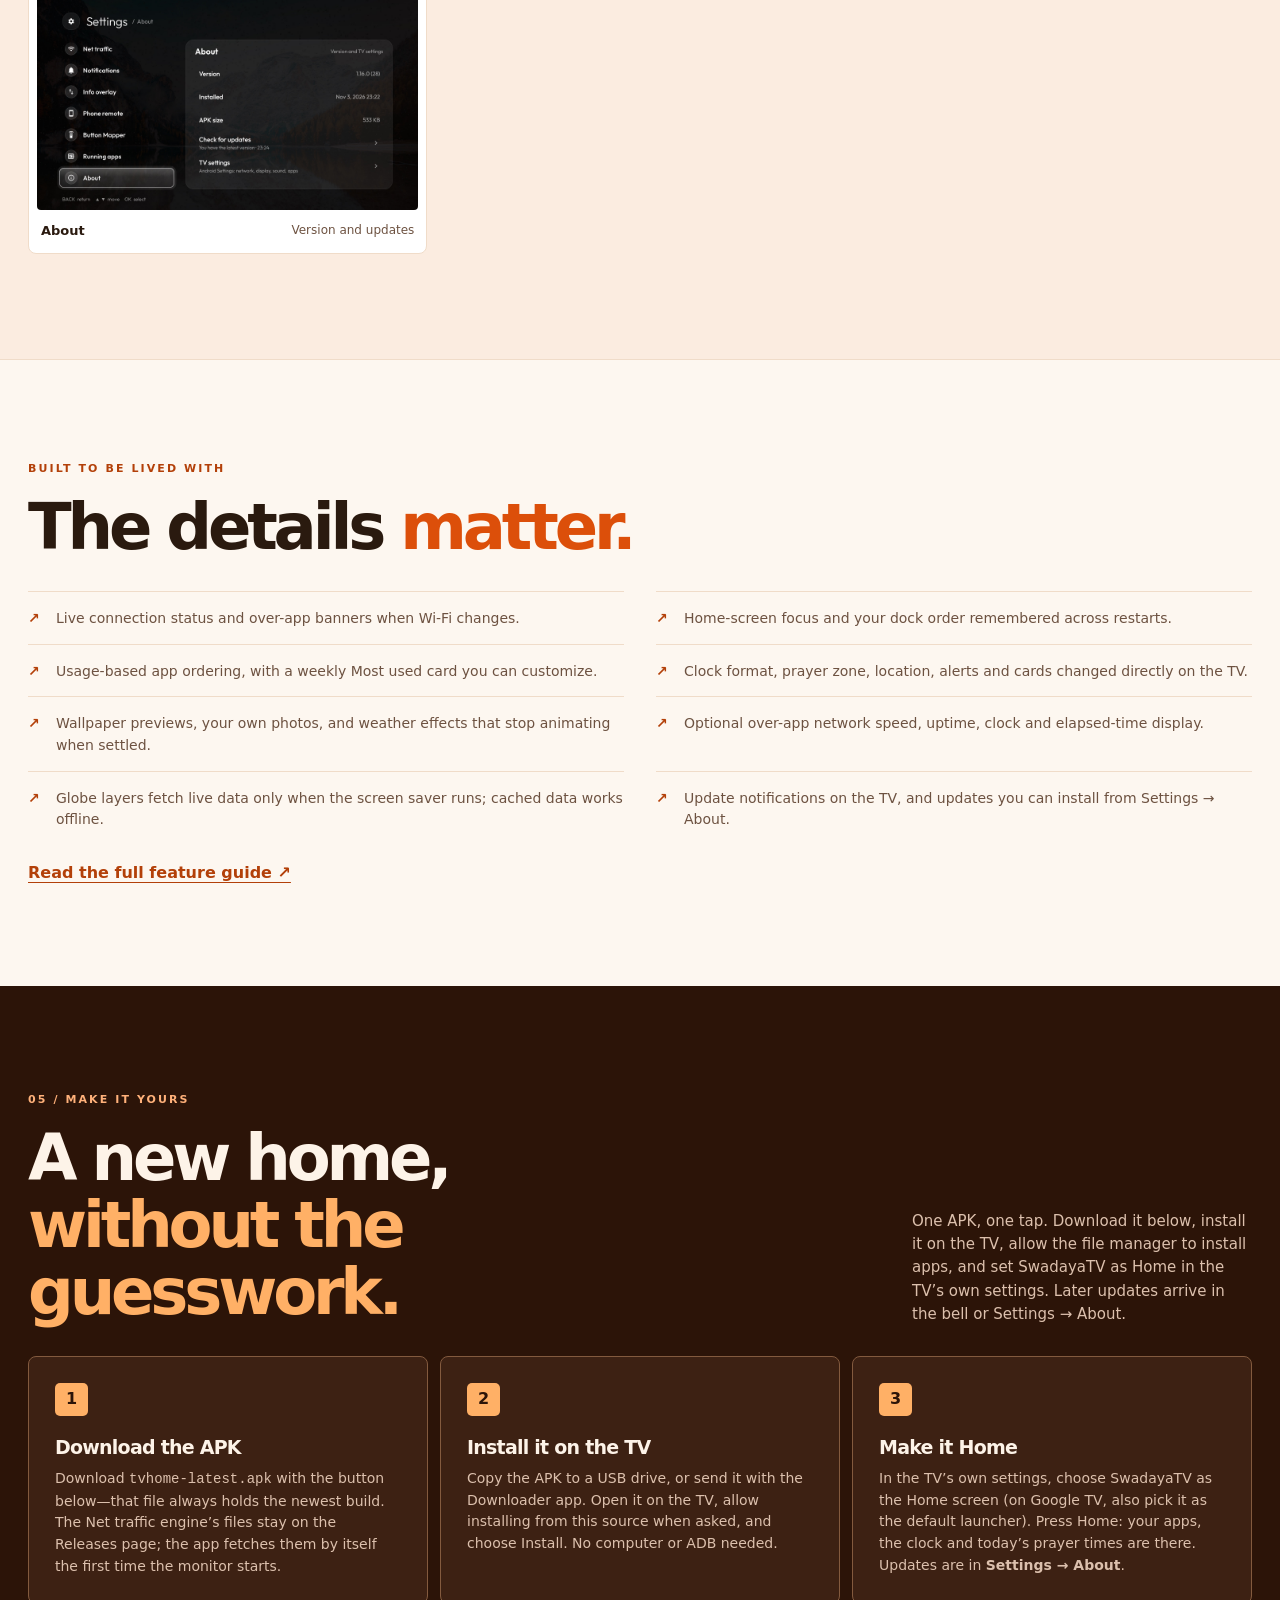
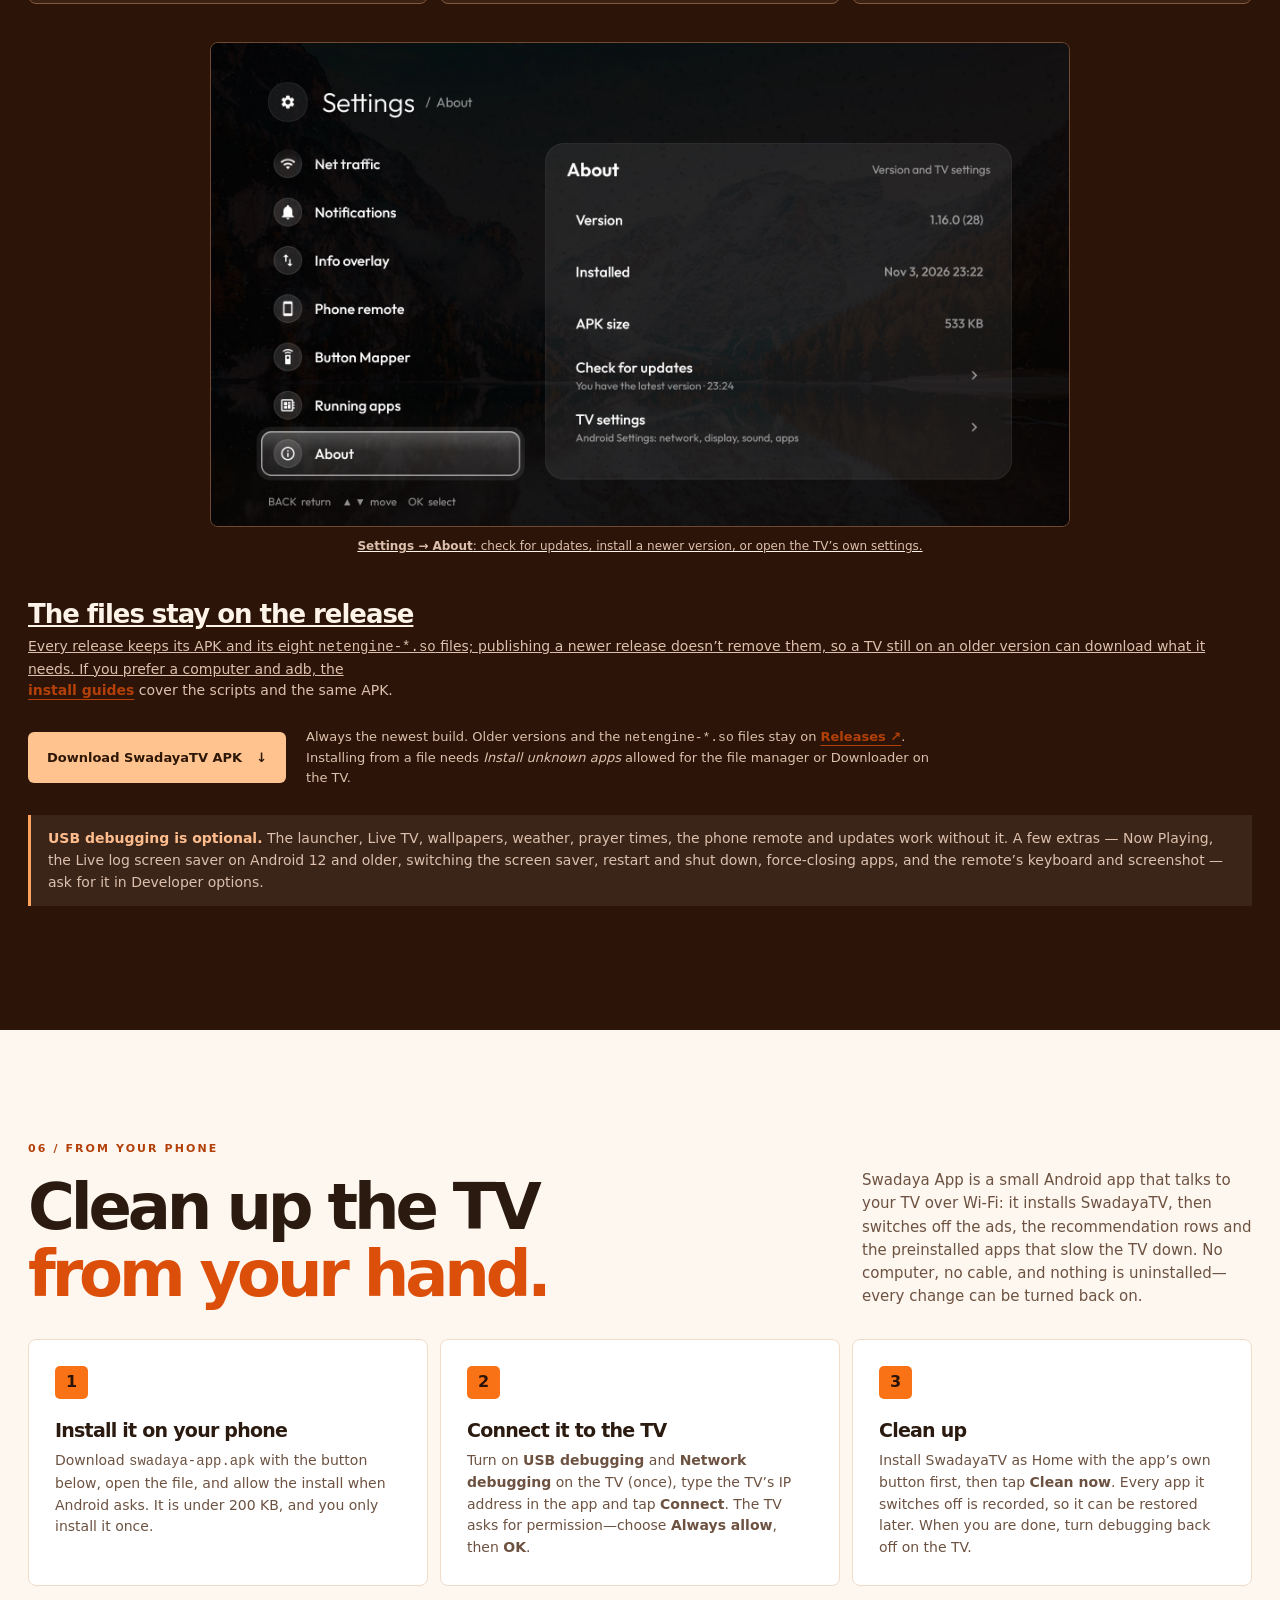
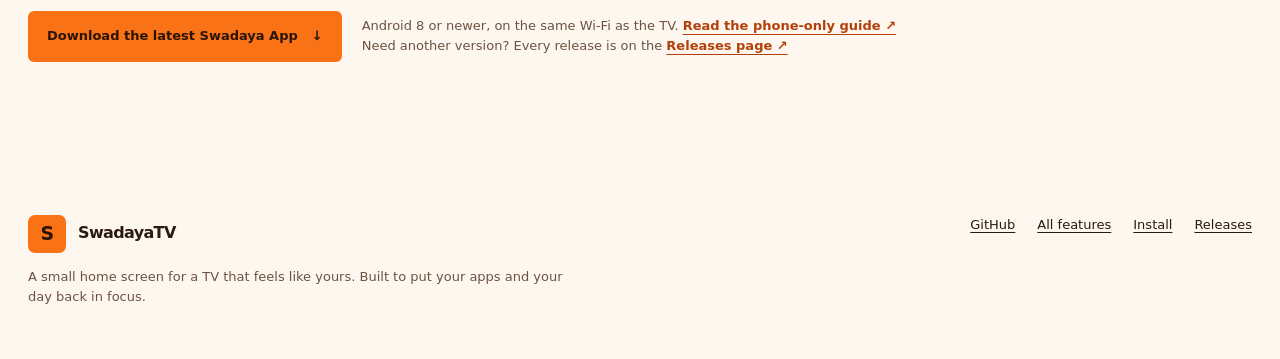
==== commit a5128032: "feat(site): serve both APKs from the site instead of GitHub Releases The download buttons sent peopl" ====
--- a/index.html
+++ b/index.html
@@ -19,7 +19,7 @@
         <a href="#features">Features</a>
         <a href="#globe">Globe</a>
         <a href="#remote">Phone remote</a>
-        <a class="nav-download" href="#install">Get it →</a>
+        <a class="nav-download" href="release/tvhome-latest.apk" download>Get it →</a>
       </div>
       <div class="language-switch" aria-label="Language"><a href="index.html" lang="en" aria-current="page">EN</a><a href="id.html" lang="id">ID</a></div>
     </nav>
@@ -33,11 +33,11 @@
         <h1>Your TV.<br><em>Your way.</em></h1>
         <p class="lead">Your apps, your day, and the things you actually care about. A fast, personal launcher for Android TV and Google TV—without a wall of recommendations.</p>
         <div class="actions">
-          <a class="button primary" href="#install">Get the launcher <span aria-hidden="true">↗</span></a>
+          <a class="button primary" href="release/tvhome-latest.apk" download>Download the launcher <span aria-hidden="true">↓</span></a>
           <a class="button secondary" href="#features">Explore what’s inside <span aria-hidden="true">↘</span></a>
         </div>
         <p class="hero-note"><strong>About 550 KB.</strong> That’s the whole launcher, every feature included. Live data, like the weather and the Globe’s maps, downloads only when it’s used.</p>
-        <p class="hero-note"><strong>No computer needed to install.</strong> Download the APK from the latest release, install it on the TV from a USB drive or the Downloader app, then pick it as Home. Updates arrive in Settings → About.</p>
+        <p class="hero-note"><strong>No computer needed to install.</strong> Download the APK in <a class="text-link" href="#install">Install</a>, put it on the TV with a USB drive or the Downloader app, then pick it as Home. Updates arrive in Settings → About.</p>
       </div>
       <figure class="hero-visual screen">
         <div class="screen-top"><span>01 / The home screen</span><span>Captured on a real TV · 1920 × 1080</span></div>
@@ -94,7 +94,7 @@
           <p class="section-copy">Watch Earth in its real orientation and sunlight. Follow the Maghrib and Fajr lines, Makkah and your qibla, city lights, sun glint, aurora, earthquakes, live map edits and the actual orbits of the ISS, Tiangong and Hubble.</p>
           <ul class="pill-list" aria-label="Optional Globe layers"><li>Sun &amp; Moon</li><li>Real stars</li><li>109 Messier objects</li><li>Clouds</li><li>Wind</li><li>Country spotlights</li><li>Snow &amp; sea ice</li><li>Internet routes</li></ul>
           <p class="muted-note">Choose a 2-minute camera orbit or real-time Earth rotation; turn the view with your remote. Sky catalogues and some other layers download when first used, then stay available offline. Dim moving visuals help protect against burn-in.</p>
-          <div class="inline-links"><a class="text-link" href="https://github.com/frhnkrnwn/SwadayaTV/blob/master/docs/features.md#globe">Explore every layer ↗</a></div>
+          <div class="inline-links"><a class="text-link" href="https://github.com/frhnkrnwn/SwadayaTV/blob/main/docs/features.md#globe">Explore every layer ↗</a></div>
         </div>
       </div>
       <div class="mini-gallery">
@@ -110,7 +110,7 @@
           <h2 id="remote-title">The other remote<br>is <em>already in your hand.</em></h2>
           <p class="section-copy">Open SwadayaTV’s local address in your phone’s browser and pair with a PIN on the TV. Swipe to navigate, type, control media and volume, manage apps and the dock, change settings, send a message or link, and move files to and from the TV.</p>
           <p class="muted-note">On the same Wi-Fi, open <code>http://&lt;TV IP&gt;:8486</code>. Some controls need USB debugging; the basic remote and other features keep working when it’s off. Keep this local service on a trusted network.</p>
-          <a class="text-link" href="https://github.com/frhnkrnwn/SwadayaTV/blob/master/docs/features.md#phone-remote">See what the phone remote can do ↗</a>
+          <a class="text-link" href="https://github.com/frhnkrnwn/SwadayaTV/blob/main/docs/features.md#phone-remote">See what the phone remote can do ↗</a>
         </div>
         <figure class="media">
           <a class="image-link" href="docs/remote-home.jpg" target="_blank" rel="noopener" aria-label="Open the complete phone remote screenshot"><img src="docs/remote-home.jpg" width="1080" height="2376" loading="lazy" alt="Remote tab with a swipe pad, Back, Home, playback, volume, keyboard and screenshot controls" style="width:min(100%, 430px); margin-inline:auto"></a>
@@ -165,15 +165,15 @@
         <li>Globe layers fetch live data only when the screen saver runs; cached data works offline.</li>
         <li>Update notifications on the TV, and updates you can install from Settings → About.</li>
       </ul>
-      <p style="margin-top:30px"><a class="text-link" href="https://github.com/frhnkrnwn/SwadayaTV/blob/master/docs/features.md">Read the full feature guide ↗</a></p>
+      <p style="margin-top:30px"><a class="text-link" href="https://github.com/frhnkrnwn/SwadayaTV/blob/main/docs/features.md">Read the full feature guide ↗</a></p>
     </section>
 
     <section class="install-band" id="install" aria-labelledby="install-title">
       <div class="install-inner wrap">
         <span class="eyebrow">05 / Make it yours</span>
-        <div class="install-head"><h2 id="install-title">A new home,<br><em>without the guesswork.</em></h2><p>One APK from the releases page. Install it on the TV, allow the file manager to install apps, and set SwadayaTV as Home in the TV&rsquo;s own settings. Later updates arrive in the bell or Settings → About.</p></div>
+        <div class="install-head"><h2 id="install-title">A new home,<br><em>without the guesswork.</em></h2><p>One APK, one tap. Download it below, install it on the TV, allow the file manager to install apps, and set SwadayaTV as Home in the TV&rsquo;s own settings. Later updates arrive in the bell or Settings → About.</p></div>
         <div class="steps">
-          <article class="step"><span class="step-number">1</span><h3>Download the APK</h3><p>Open the latest release and, under <strong>Assets</strong>, download <code>tvhome-&lt;version&gt;.apk</code> (for example <code>tvhome-1.2.0.apk</code>). The Net traffic engine&rsquo;s files are attached to the same release; the app fetches them by itself the first time the monitor starts.</p></article>
+          <article class="step"><span class="step-number">1</span><h3>Download the APK</h3><p>Download <code>tvhome-latest.apk</code> with the button below&mdash;that file always holds the newest build. The Net traffic engine&rsquo;s files stay on the Releases page; the app fetches them by itself the first time the monitor starts.</p></article>
           <article class="step"><span class="step-number">2</span><h3>Install it on the TV</h3><p>Copy the APK to a USB drive, or send it with the Downloader app. Open it on the TV, allow installing from this source when asked, and choose Install. No computer or ADB needed.</p></article>
           <article class="step"><span class="step-number">3</span><h3>Make it Home</h3><p>In the TV&rsquo;s own settings, choose SwadayaTV as the Home screen (on Google TV, also pick it as the default launcher). Press Home: your apps, the clock and today&rsquo;s prayer times are there. Updates are in <strong>Settings → About</strong>.</p></article>
         </div>
@@ -181,7 +181,7 @@
         <div class="platforms">
           <h3>The files stay on the release</h3>
           <p>Every release keeps its APK and its eight <code>netengine-*.so</code> files; publishing a newer release doesn&rsquo;t remove them, so a TV still on an older version can download what it needs. If you prefer a computer and adb, the <a class="text-link" href="https://github.com/frhnkrnwn/SwadayaTV#install">install guides</a> cover the scripts and the same APK.</p>
-          <div class="install-foot"><a class="button primary" href="https://github.com/frhnkrnwn/SwadayaTV/releases/latest">Open latest release ↗</a><p>Installing from a file needs <em>Install unknown apps</em> allowed for the file manager or Downloader on the TV.</p></div>
+          <div class="install-foot"><a class="button primary" href="release/tvhome-latest.apk" download>Download SwadayaTV APK <span aria-hidden="true">&darr;</span></a><p>Always the newest build. Older versions and the <code>netengine-*.so</code> files stay on <a class="text-link" href="https://github.com/frhnkrnwn/SwadayaTV/releases">Releases ↗</a>. Installing from a file needs <em>Install unknown apps</em> allowed for the file manager or Downloader on the TV.</p></div>
           <p class="security"><strong>USB debugging is optional.</strong> The launcher, Live TV, wallpapers, weather, prayer times, the phone remote and updates work without it. A few extras — Now Playing, the Live log screen saver on Android 12 and older, switching the screen saver, restart and shut down, force-closing apps, and the remote&rsquo;s keyboard and screenshot — ask for it in Developer options.</p>
         </div>
       </div>
@@ -199,12 +199,12 @@
       </div>
       <div class="app-foot">
         <a class="button primary" href="release/swadaya-app.apk" download>Download the latest Swadaya App <span aria-hidden="true">&darr;</span></a>
-        <p>Android 8 or newer, on the same Wi-Fi as the TV. <a class="text-link" href="docs/TUTORIAL_HP_TANPA_PC.md">Read the phone-only guide &nearr;</a> Need another version? Every release is on the <a class="text-link" href="https://github.com/frhnkrnwn/SwadayaTV/releases">Releases page &nearr;</a></p>
+        <p>Android 8 or newer, on the same Wi-Fi as the TV. <a class="text-link" href="https://github.com/frhnkrnwn/SwadayaTV/blob/main/docs/TUTORIAL_HP_TANPA_PC.md">Read the phone-only guide &nearr;</a> Need another version? Every release is on the <a class="text-link" href="https://github.com/frhnkrnwn/SwadayaTV/releases">Releases page &nearr;</a></p>
       </div>
     </section>
   </main>
 
-  <footer><div class="footer-inner wrap"><div><a class="brand" href="#top"><span class="brand-mark" aria-hidden="true">S</span><span>SwadayaTV</span></a><p>A small home screen for a TV that feels like yours. Built to put your apps and your day back in focus.</p></div><nav aria-label="More links"><a href="https://github.com/frhnkrnwn/SwadayaTV">GitHub</a><a href="https://github.com/frhnkrnwn/SwadayaTV/blob/master/docs/features.md">All features</a><a href="https://github.com/frhnkrnwn/SwadayaTV#install">Install</a><a href="https://github.com/frhnkrnwn/SwadayaTV/releases/latest">Releases</a></nav></div></footer>
+  <footer><div class="footer-inner wrap"><div><a class="brand" href="#top"><span class="brand-mark" aria-hidden="true">S</span><span>SwadayaTV</span></a><p>A small home screen for a TV that feels like yours. Built to put your apps and your day back in focus.</p></div><nav aria-label="More links"><a href="https://github.com/frhnkrnwn/SwadayaTV">GitHub</a><a href="https://github.com/frhnkrnwn/SwadayaTV/blob/main/docs/features.md">All features</a><a href="https://github.com/frhnkrnwn/SwadayaTV#install">Install</a><a href="https://github.com/frhnkrnwn/SwadayaTV/releases/latest">Releases</a></nav></div></footer>
   <a class="back-to-top" href="#top" aria-label="Back to top" hidden><span aria-hidden="true">↑</span></a>
   <script>
     const backToTop = document.querySelector('.back-to-top');
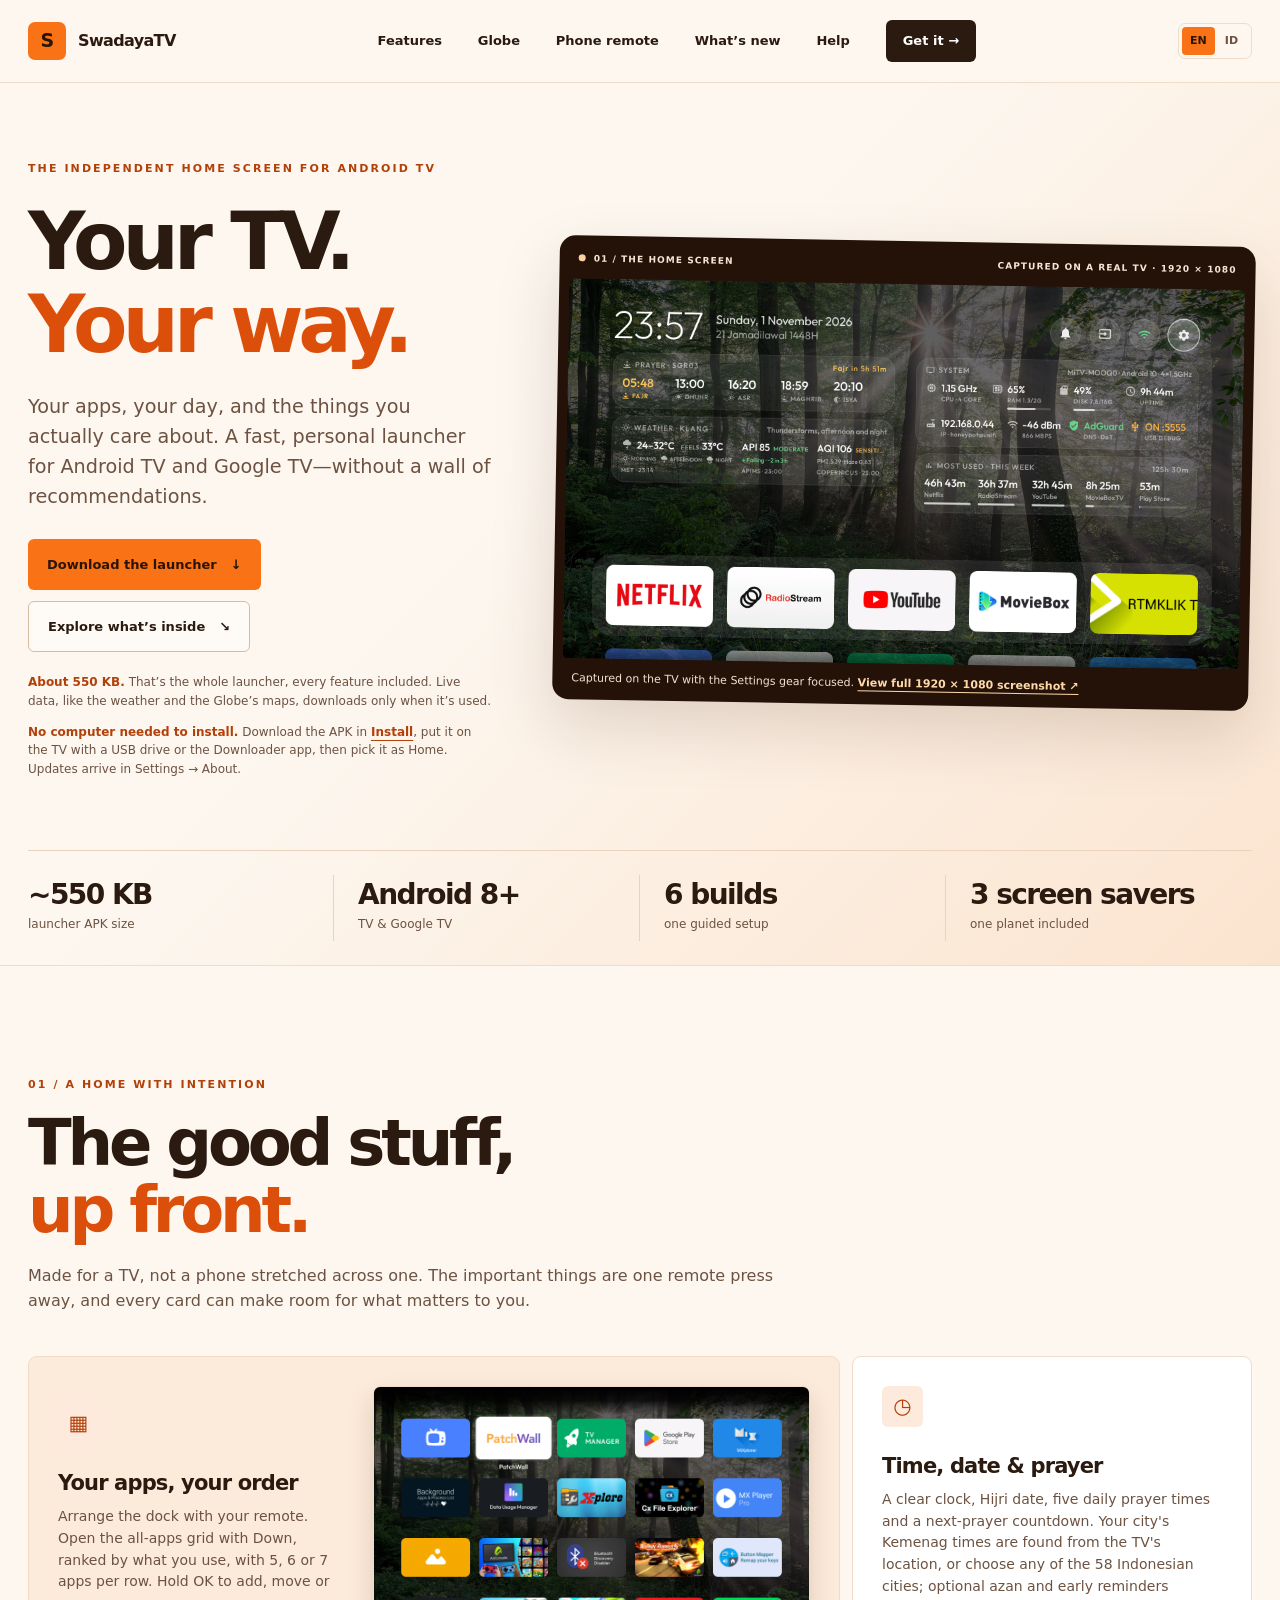
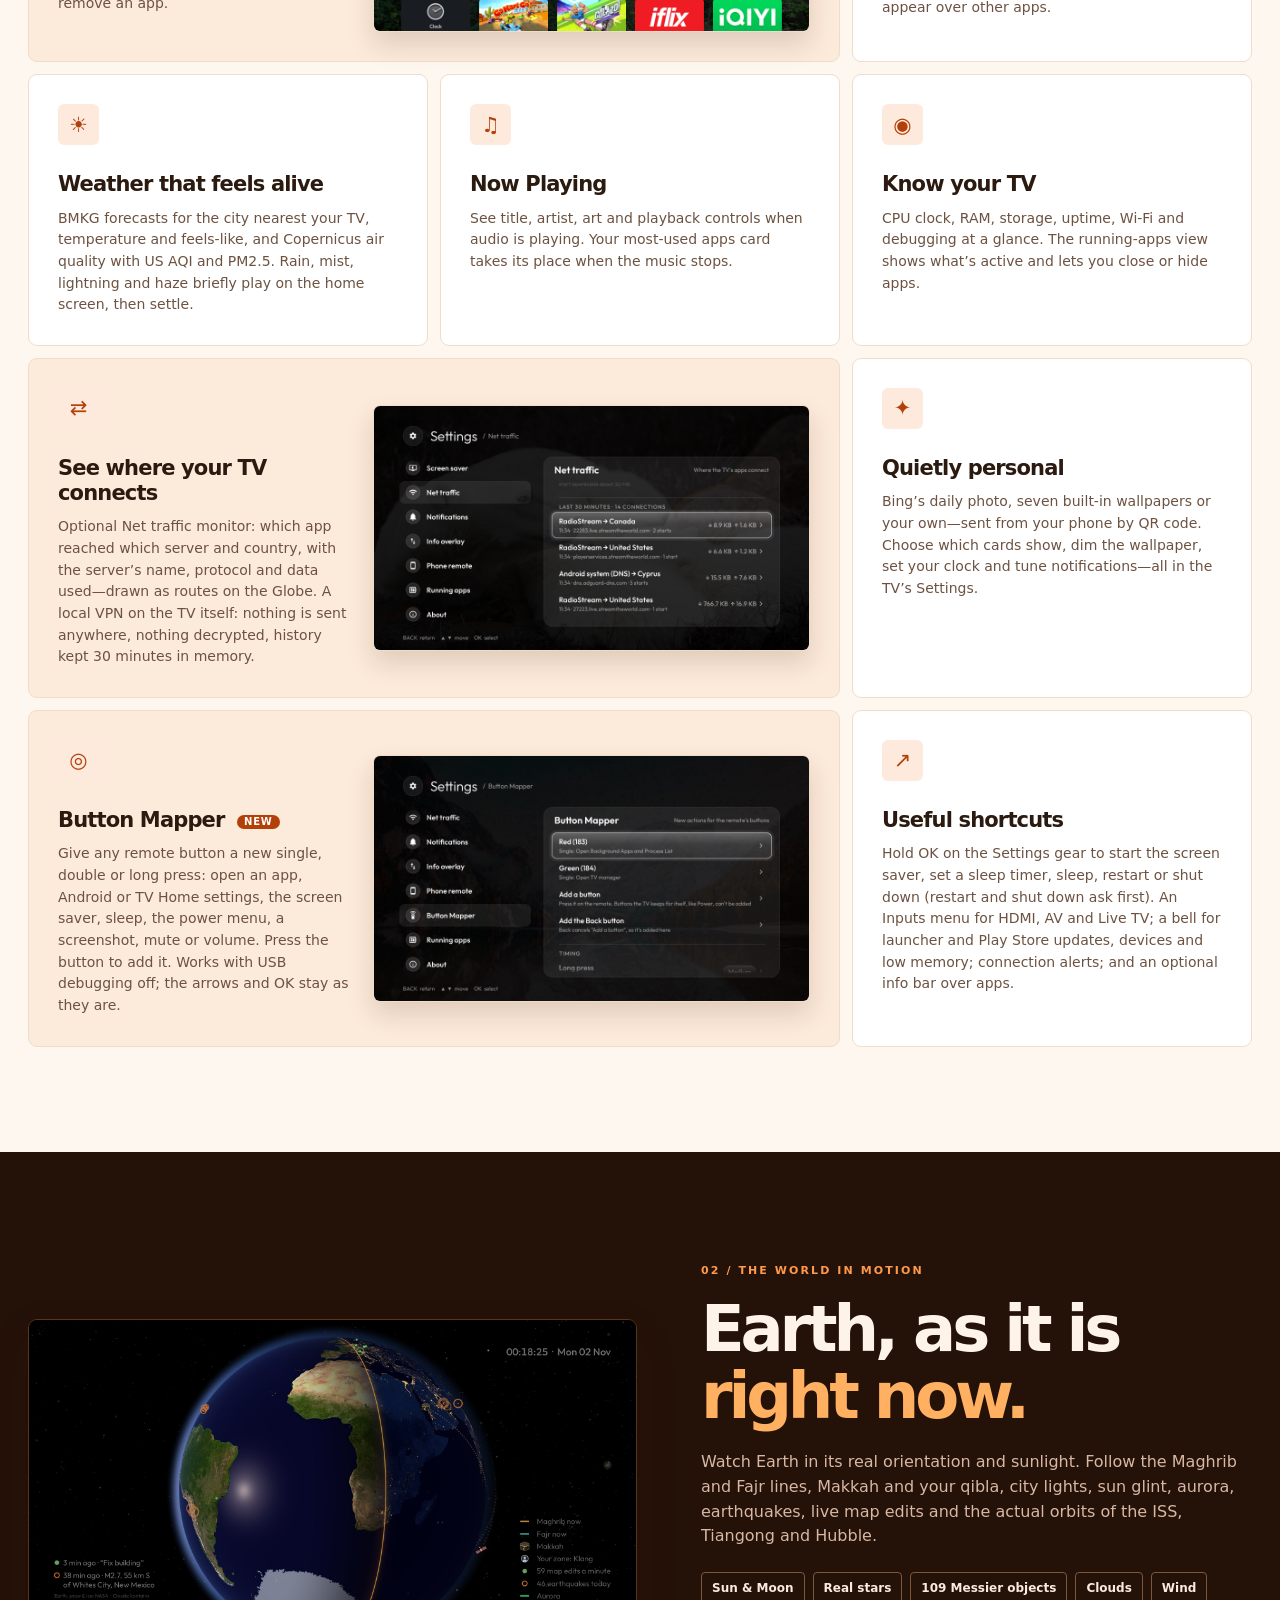
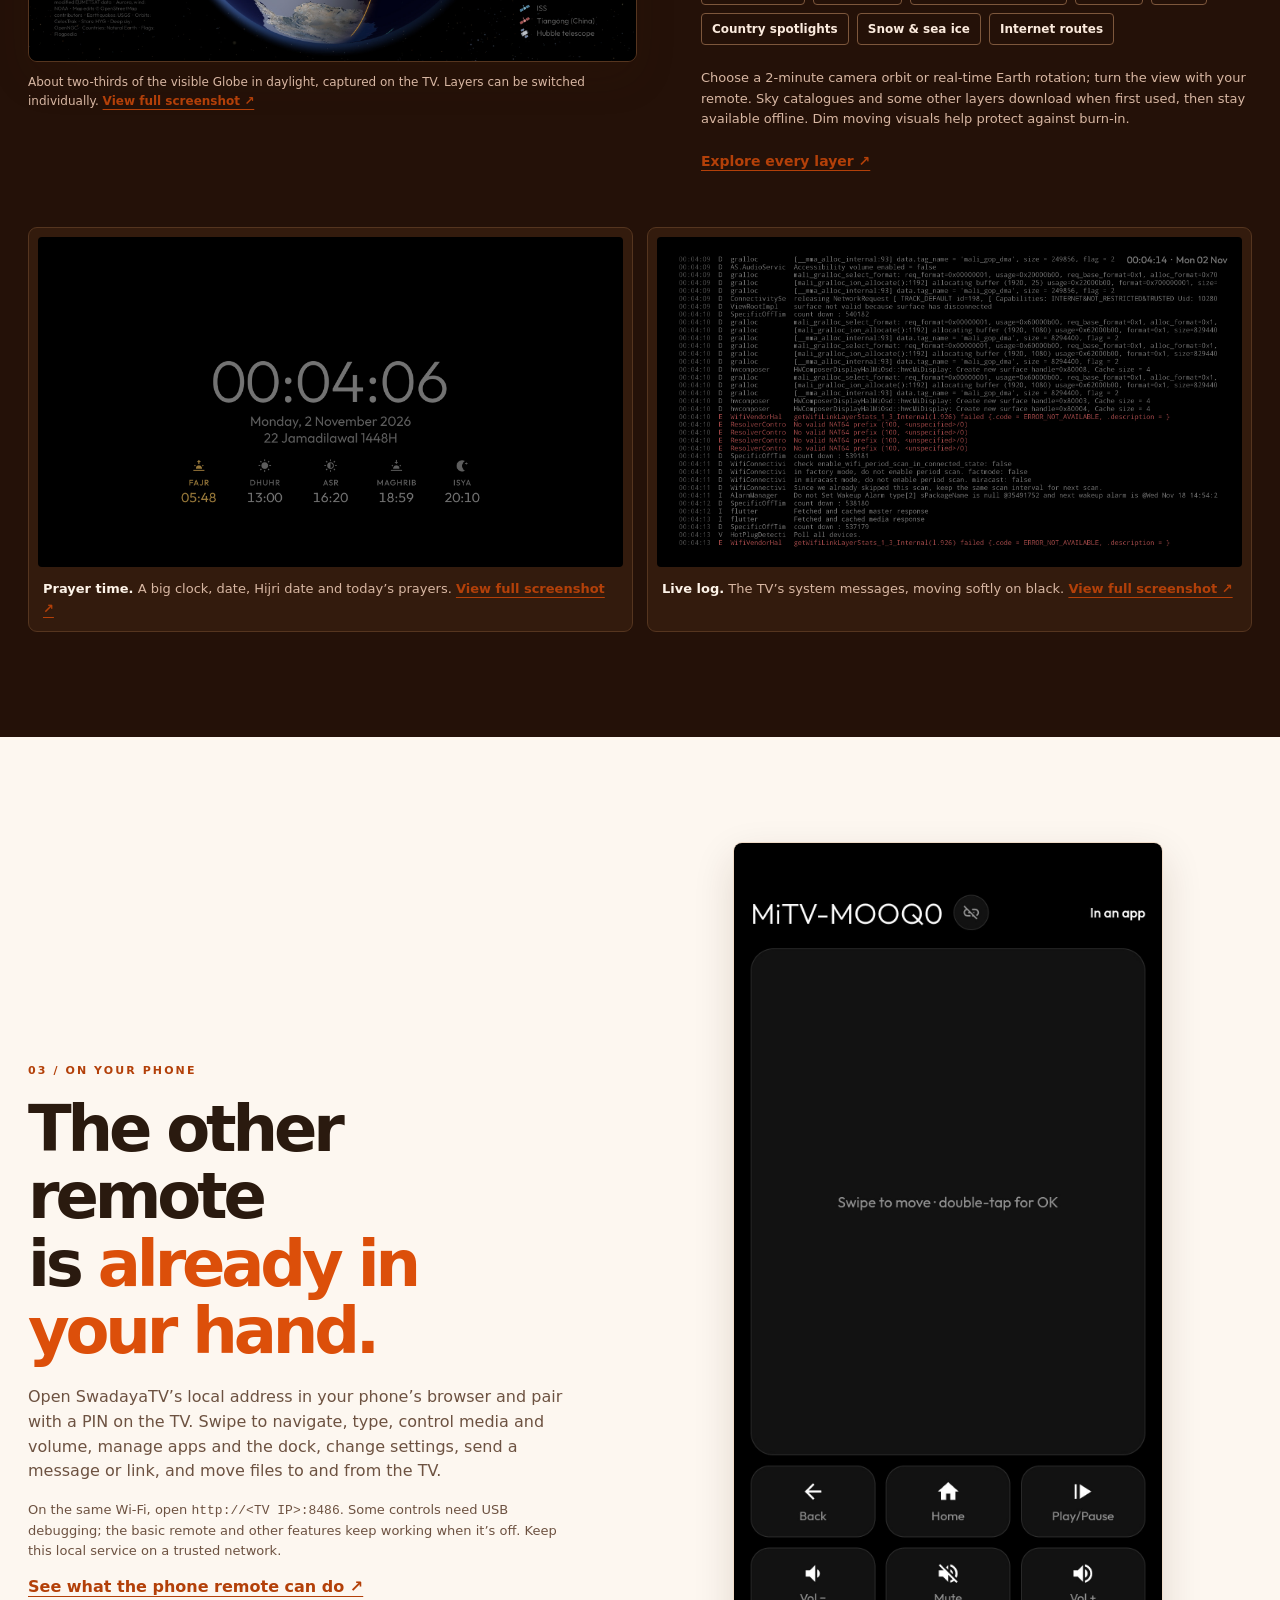
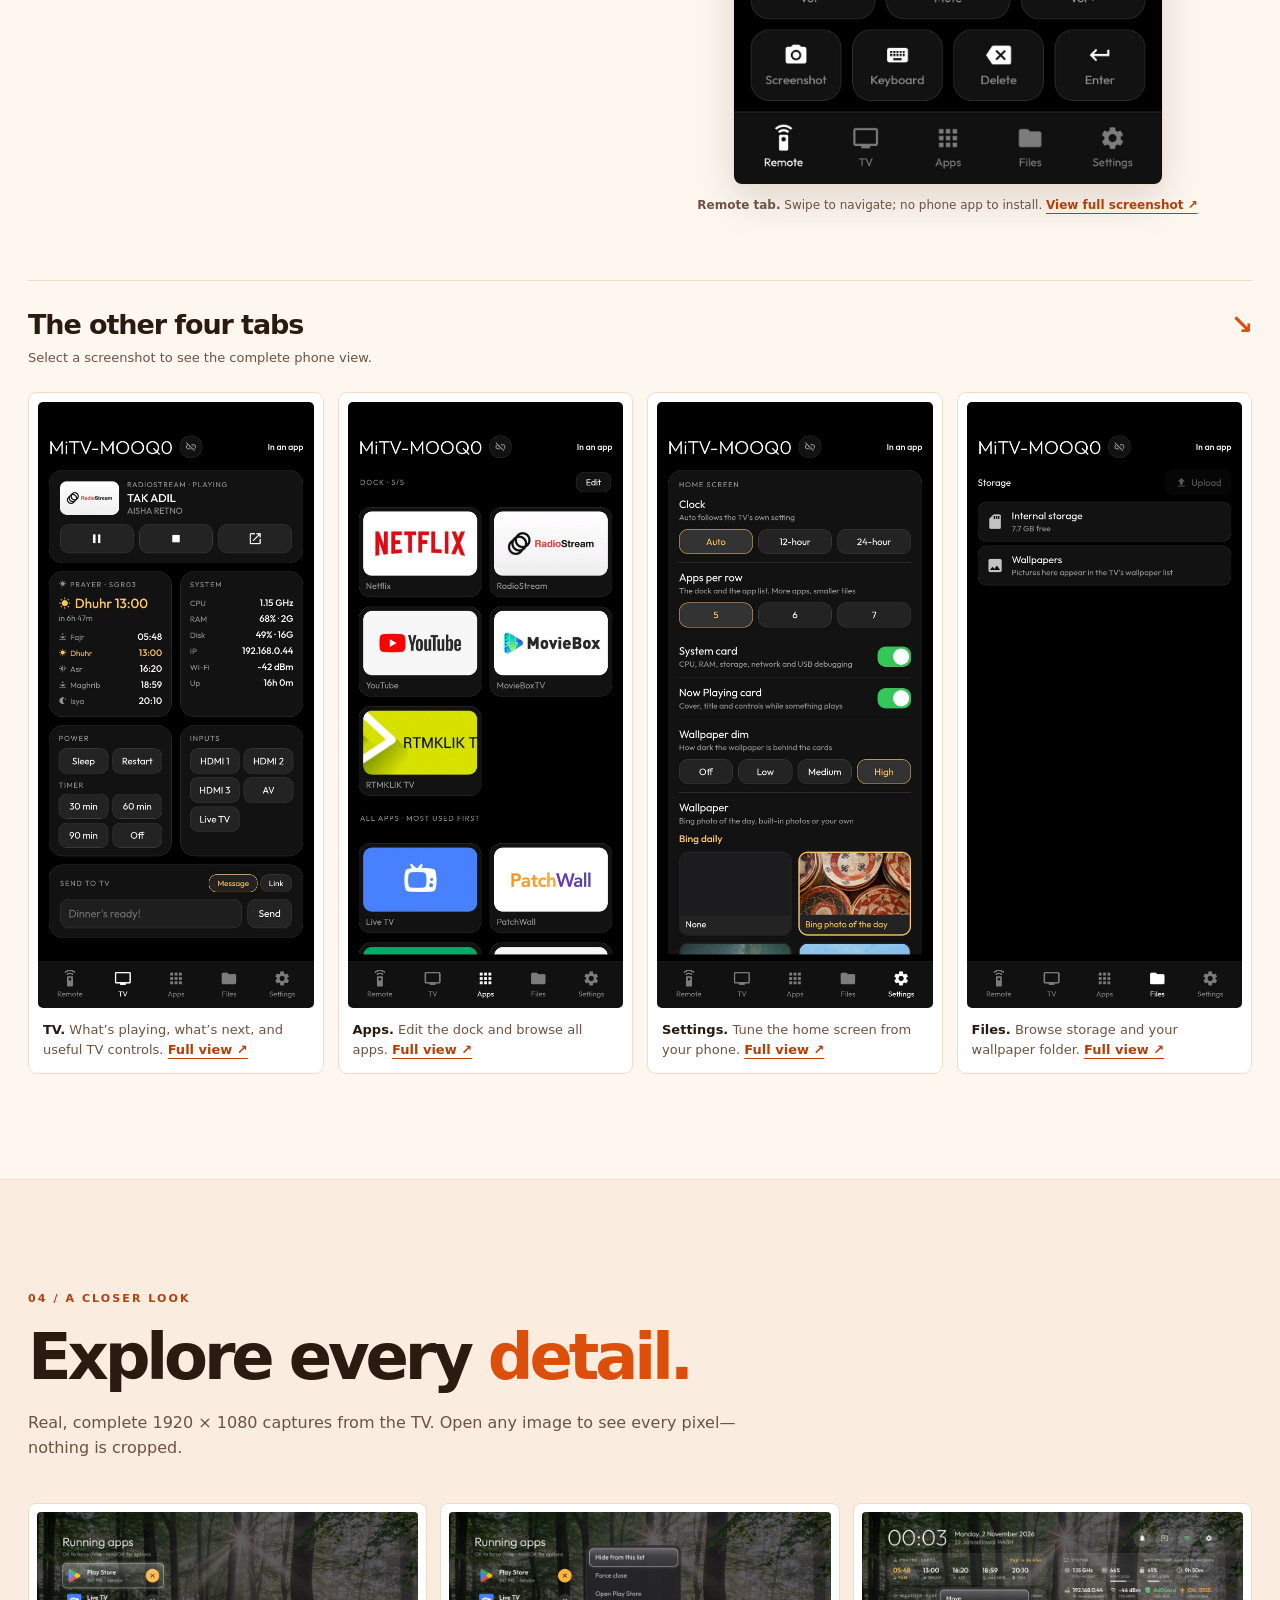
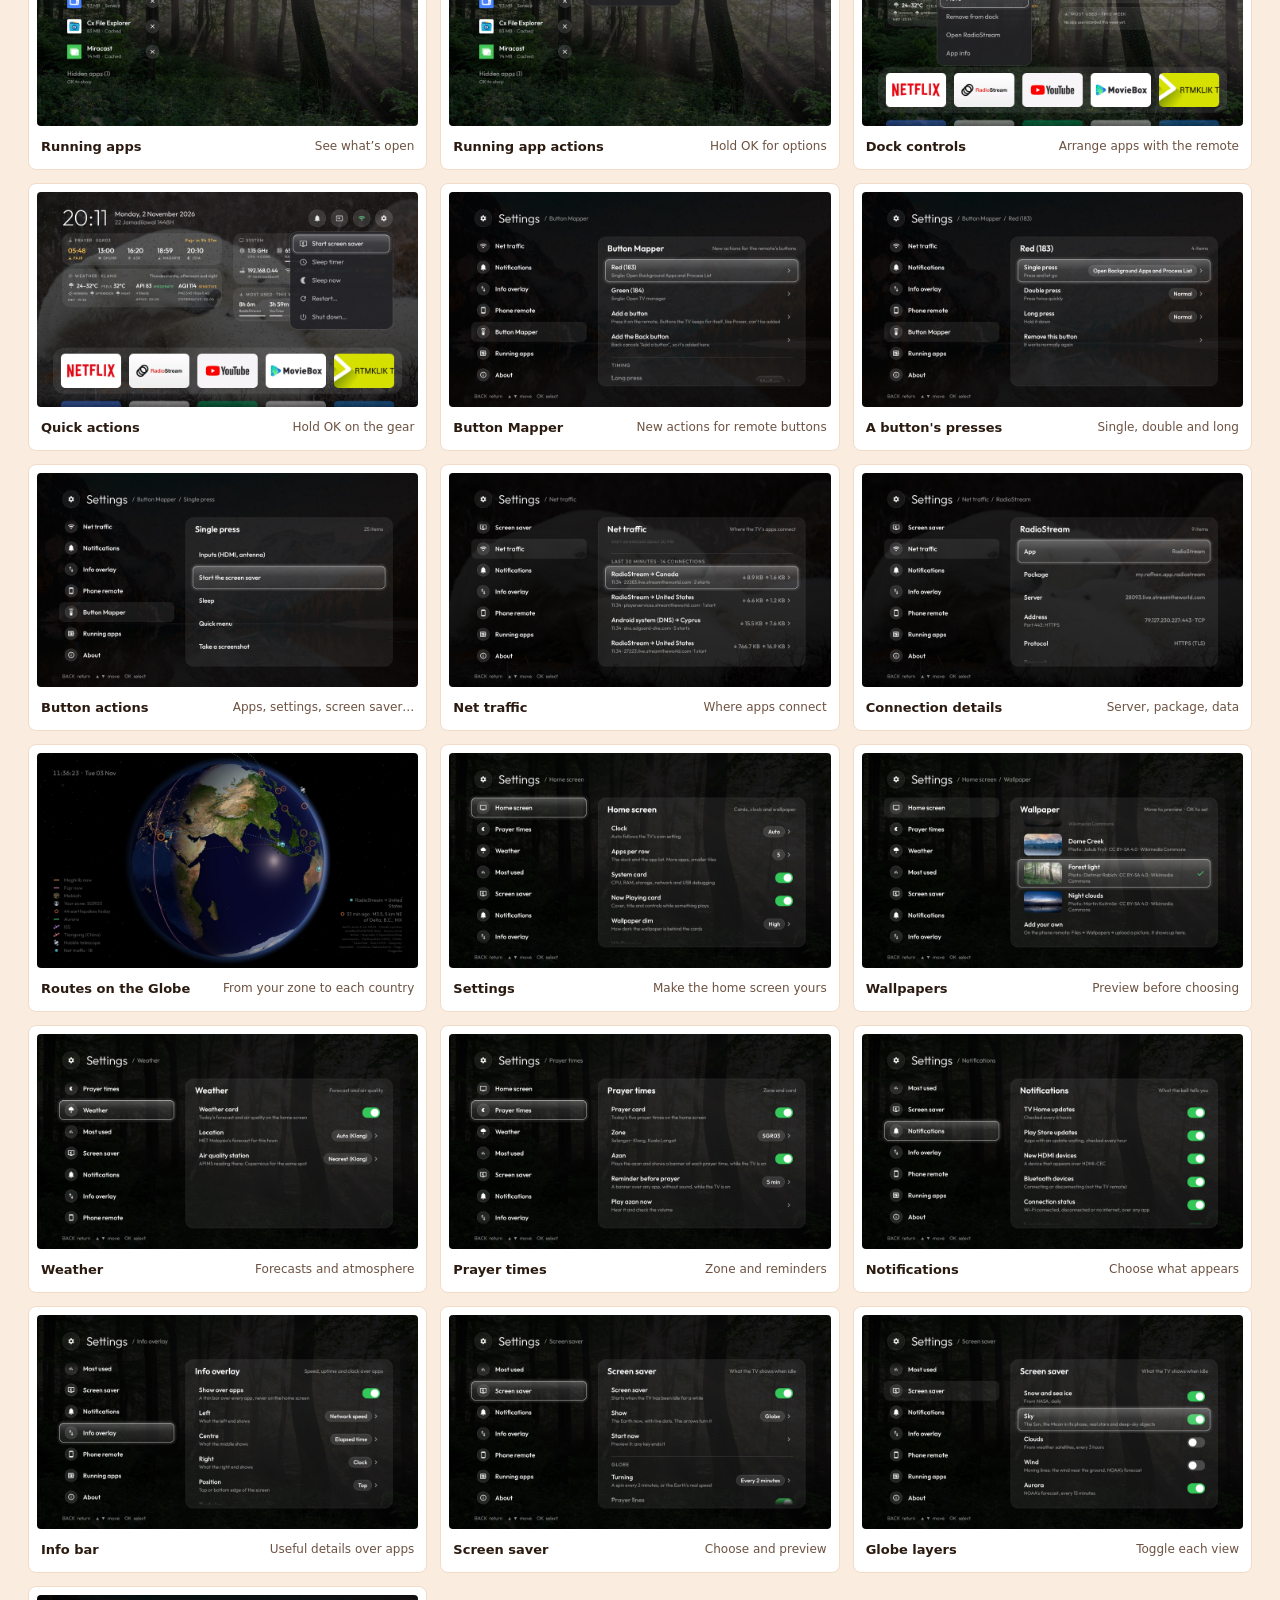
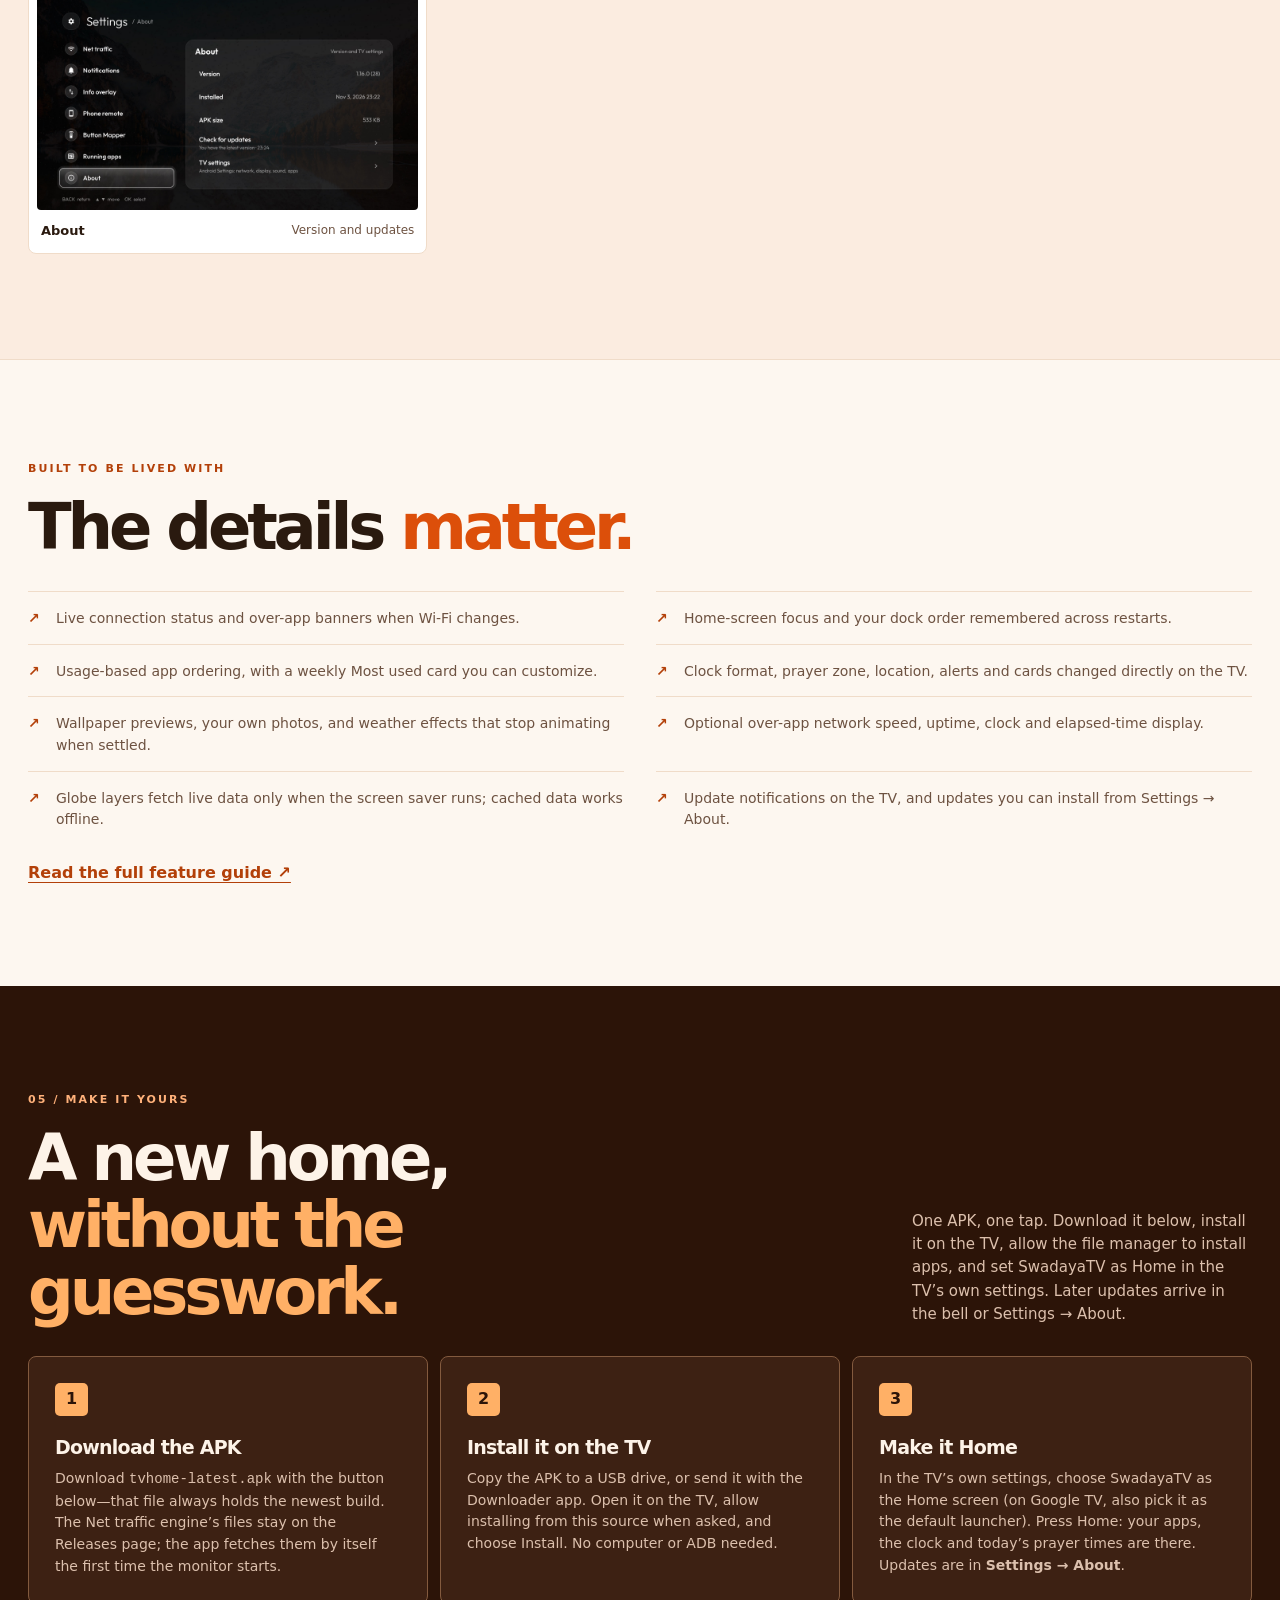
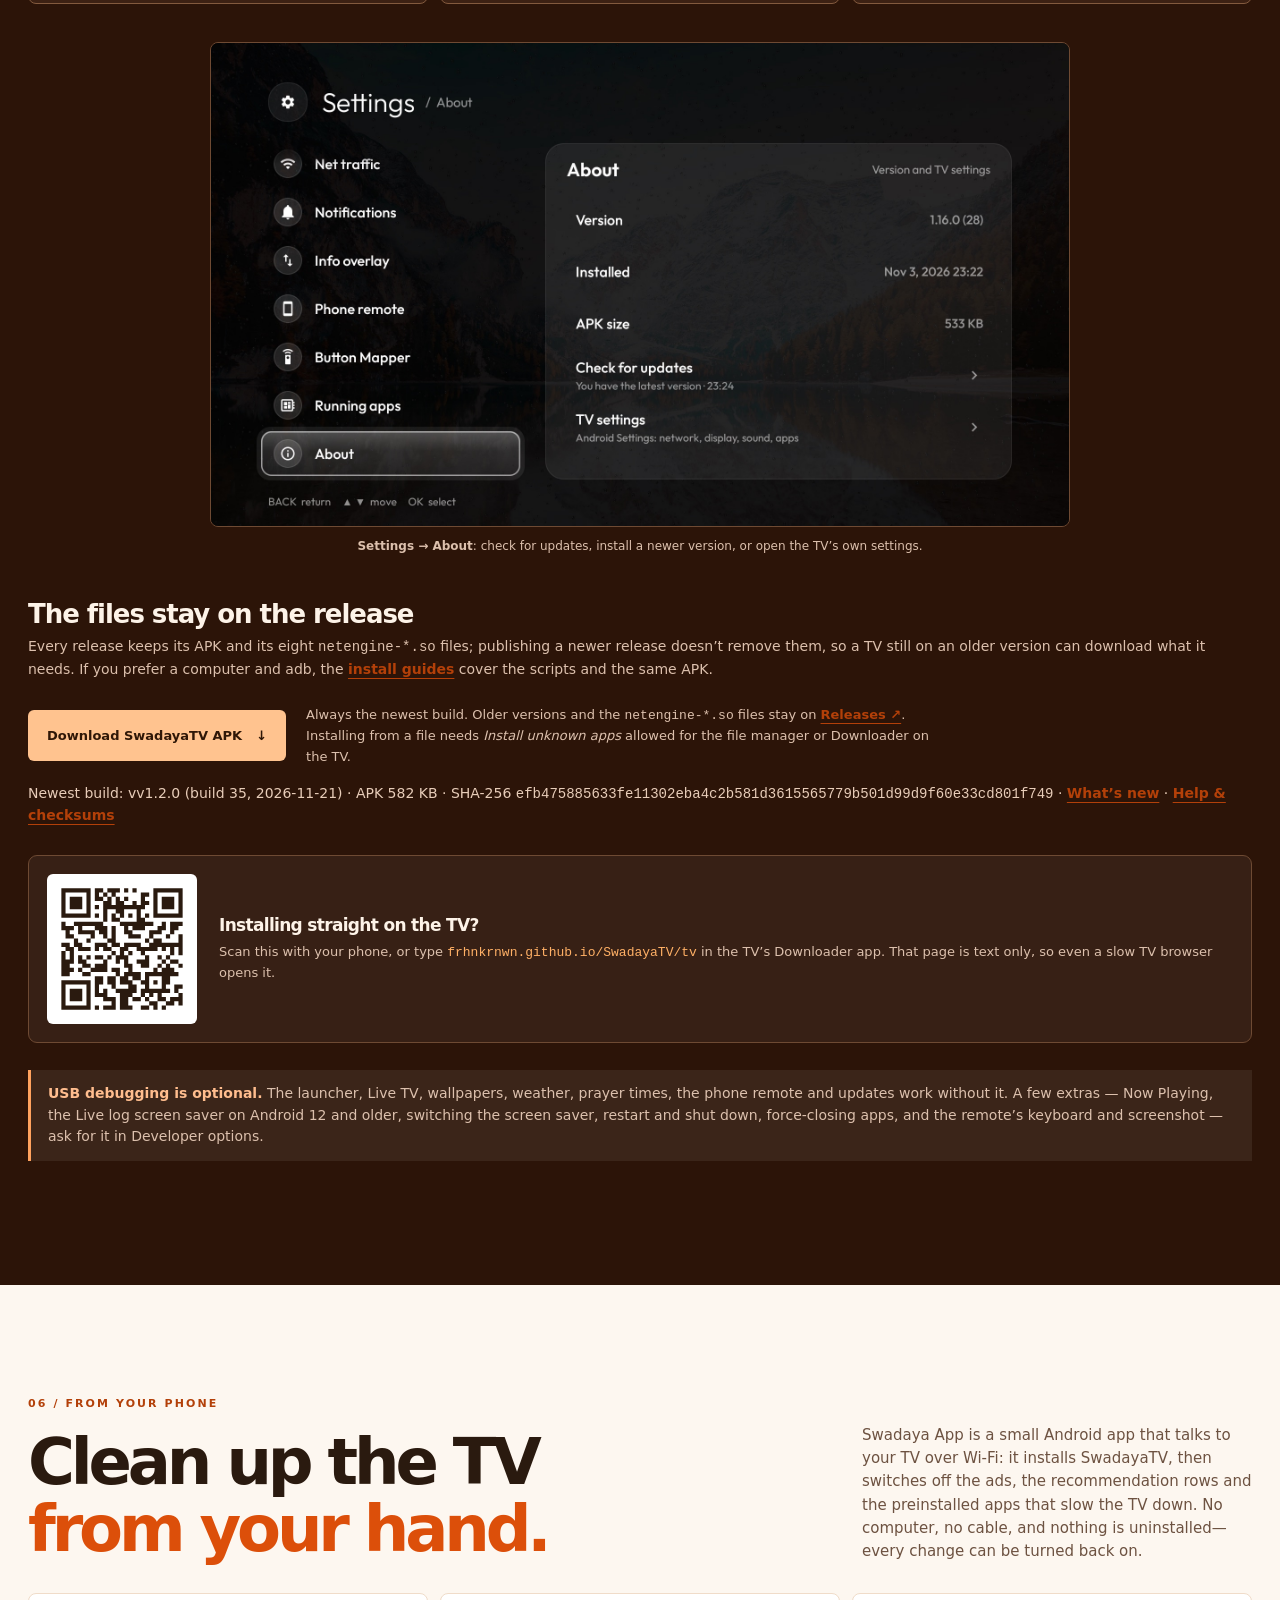
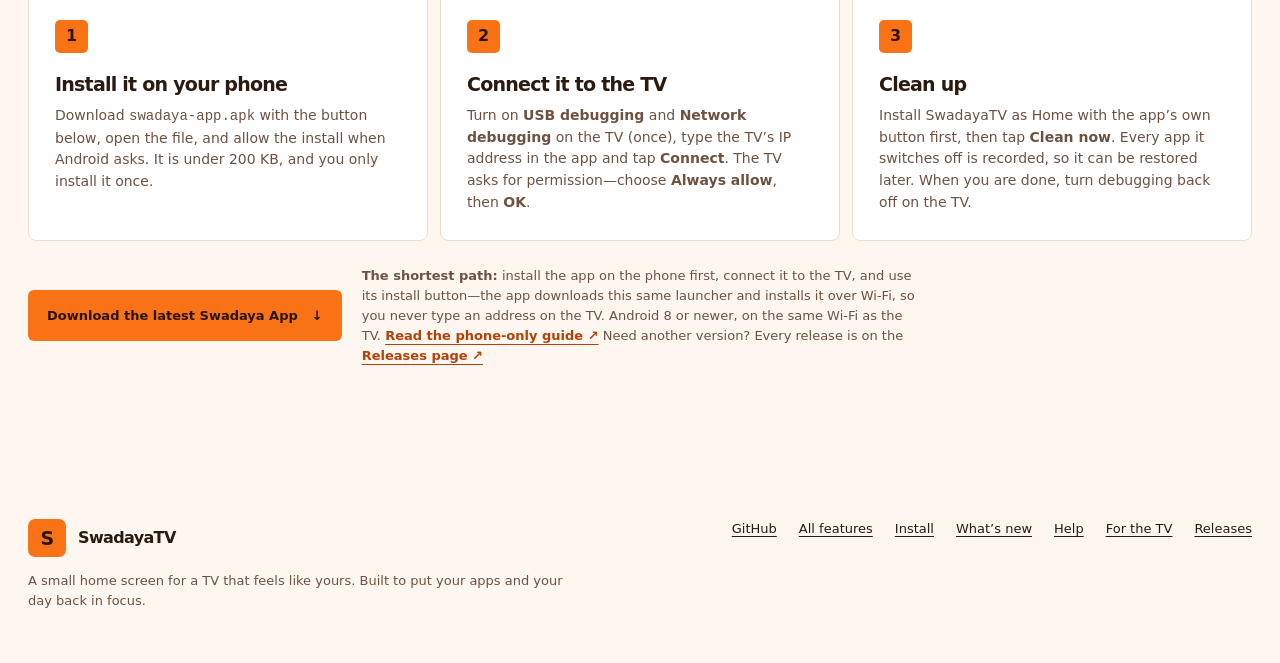
==== commit 701bba2a: "feat(site): make the site the single source of version and check every deploy The download pages, th" ====
--- a/index.html
+++ b/index.html
@@ -6,8 +6,16 @@
   <meta name="theme-color" content="#fdf7f0">
   <meta name="description" content="SwadayaTV is a tiny, customizable home screen for Android TV and Google TV, with live weather, prayer times, a phone remote, and a real-time Globe screen saver. Install the ready-made APK from GitHub Releases.">
   <title>SwadayaTV — Make the TV yours</title>
+  <link rel="canonical" href="https://frhnkrnwn.github.io/SwadayaTV/">
   <link rel="alternate" hreflang="en" href="index.html">
   <link rel="alternate" hreflang="id" href="id.html">
+  <meta property="og:type" content="website">
+  <meta property="og:site_name" content="SwadayaTV">
+  <meta property="og:title" content="SwadayaTV — Make the TV yours">
+  <meta property="og:description" content="A tiny, customizable home screen for Android TV and Google TV. One APK, no computer needed.">
+  <meta property="og:image" content="https://frhnkrnwn.github.io/SwadayaTV/og.jpg">
+  <meta property="og:url" content="https://frhnkrnwn.github.io/SwadayaTV/">
+  <meta name="twitter:card" content="summary_large_image">
   <link rel="stylesheet" href="site.css">
 </head>
 <body>
@@ -19,6 +27,8 @@
         <a href="#features">Features</a>
         <a href="#globe">Globe</a>
         <a href="#remote">Phone remote</a>
+        <a href="whats-new.html">What&rsquo;s new</a>
+        <a href="help.html">Help</a>
         <a class="nav-download" href="release/tvhome-latest.apk" download>Get it →</a>
       </div>
       <div class="language-switch" aria-label="Language"><a href="index.html" lang="en" aria-current="page">EN</a><a href="id.html" lang="id">ID</a></div>
@@ -169,7 +179,7 @@
     </section>
 
     <section class="install-band" id="install" aria-labelledby="install-title">
-      <div class="install-inner wrap">
+      <div class="install-inner wrap" data-build="release/version.json">
         <span class="eyebrow">05 / Make it yours</span>
         <div class="install-head"><h2 id="install-title">A new home,<br><em>without the guesswork.</em></h2><p>One APK, one tap. Download it below, install it on the TV, allow the file manager to install apps, and set SwadayaTV as Home in the TV&rsquo;s own settings. Later updates arrive in the bell or Settings → About.</p></div>
         <div class="steps">
@@ -177,11 +187,16 @@
           <article class="step"><span class="step-number">2</span><h3>Install it on the TV</h3><p>Copy the APK to a USB drive, or send it with the Downloader app. Open it on the TV, allow installing from this source when asked, and choose Install. No computer or ADB needed.</p></article>
           <article class="step"><span class="step-number">3</span><h3>Make it Home</h3><p>In the TV&rsquo;s own settings, choose SwadayaTV as the Home screen (on Google TV, also pick it as the default launcher). Press Home: your apps, the clock and today&rsquo;s prayer times are there. Updates are in <strong>Settings → About</strong>.</p></article>
         </div>
-        <figure class="tui-shot"><a class="image-link" href="docs/settings-about.jpg" target="_blank" rel="noopener"><img src="docs/settings-about.jpg" width="1920" height="1080" loading="lazy" alt="Settings → About showing the version, install time, APK size, Check for updates and TV settings"><figcaption><strong>Settings → About</strong>: check for updates, install a newer version, or open the TV&rsquo;s own settings.</figcaption></figure>
+        <figure class="tui-shot"><a class="image-link" href="docs/settings-about.jpg" target="_blank" rel="noopener"><img src="docs/settings-about.jpg" width="1920" height="1080" loading="lazy" alt="Settings → About showing the version, install time, APK size, Check for updates and TV settings"></a><figcaption><strong>Settings → About</strong>: check for updates, install a newer version, or open the TV&rsquo;s own settings.</figcaption></figure>
         <div class="platforms">
           <h3>The files stay on the release</h3>
           <p>Every release keeps its APK and its eight <code>netengine-*.so</code> files; publishing a newer release doesn&rsquo;t remove them, so a TV still on an older version can download what it needs. If you prefer a computer and adb, the <a class="text-link" href="https://github.com/frhnkrnwn/SwadayaTV#install">install guides</a> cover the scripts and the same APK.</p>
           <div class="install-foot"><a class="button primary" href="release/tvhome-latest.apk" download>Download SwadayaTV APK <span aria-hidden="true">&darr;</span></a><p>Always the newest build. Older versions and the <code>netengine-*.so</code> files stay on <a class="text-link" href="https://github.com/frhnkrnwn/SwadayaTV/releases">Releases ↗</a>. Installing from a file needs <em>Install unknown apps</em> allowed for the file manager or Downloader on the TV.</p></div>
+          <p class="build-line">Newest build: v<span data-version>&mdash;</span> (<span data-build>build</span>, <span data-date>&mdash;</span>) &middot; APK <span data-size>&mdash;</span> &middot; SHA-256 <code data-sha>in release/version.json</code> &middot; <a class="text-link" href="whats-new.html">What&rsquo;s new</a> &middot; <a class="text-link" href="help.html">Help &amp; checksums</a></p>
+          <div class="qr-panel">
+            <img src="docs/qr-tv.svg" width="150" height="150" alt="QR code that opens the plain TV download page">
+            <div><h3>Installing straight on the TV?</h3><p>Scan this with your phone, or type <code>frhnkrnwn.github.io/SwadayaTV/tv</code> in the TV&rsquo;s Downloader app. That page is text only, so even a slow TV browser opens it.</p></div>
+          </div>
           <p class="security"><strong>USB debugging is optional.</strong> The launcher, Live TV, wallpapers, weather, prayer times, the phone remote and updates work without it. A few extras — Now Playing, the Live log screen saver on Android 12 and older, switching the screen saver, restart and shut down, force-closing apps, and the remote&rsquo;s keyboard and screenshot — ask for it in Developer options.</p>
         </div>
       </div>
@@ -199,13 +214,14 @@
       </div>
       <div class="app-foot">
         <a class="button primary" href="release/swadaya-app.apk" download>Download the latest Swadaya App <span aria-hidden="true">&darr;</span></a>
-        <p>Android 8 or newer, on the same Wi-Fi as the TV. <a class="text-link" href="https://github.com/frhnkrnwn/SwadayaTV/blob/main/docs/TUTORIAL_HP_TANPA_PC.md">Read the phone-only guide &nearr;</a> Need another version? Every release is on the <a class="text-link" href="https://github.com/frhnkrnwn/SwadayaTV/releases">Releases page &nearr;</a></p>
+        <p><strong>The shortest path:</strong> install the app on the phone first, connect it to the TV, and use its install button&mdash;the app downloads this same launcher and installs it over Wi-Fi, so you never type an address on the TV. Android 8 or newer, on the same Wi-Fi as the TV. <a class="text-link" href="https://github.com/frhnkrnwn/SwadayaTV/blob/main/docs/TUTORIAL_HP_TANPA_PC.md">Read the phone-only guide &nearr;</a> Need another version? Every release is on the <a class="text-link" href="https://github.com/frhnkrnwn/SwadayaTV/releases">Releases page &nearr;</a></p>
       </div>
     </section>
   </main>
 
-  <footer><div class="footer-inner wrap"><div><a class="brand" href="#top"><span class="brand-mark" aria-hidden="true">S</span><span>SwadayaTV</span></a><p>A small home screen for a TV that feels like yours. Built to put your apps and your day back in focus.</p></div><nav aria-label="More links"><a href="https://github.com/frhnkrnwn/SwadayaTV">GitHub</a><a href="https://github.com/frhnkrnwn/SwadayaTV/blob/main/docs/features.md">All features</a><a href="https://github.com/frhnkrnwn/SwadayaTV#install">Install</a><a href="https://github.com/frhnkrnwn/SwadayaTV/releases/latest">Releases</a></nav></div></footer>
+  <footer><div class="footer-inner wrap"><div><a class="brand" href="#top"><span class="brand-mark" aria-hidden="true">S</span><span>SwadayaTV</span></a><p>A small home screen for a TV that feels like yours. Built to put your apps and your day back in focus.</p></div><nav aria-label="More links"><a href="https://github.com/frhnkrnwn/SwadayaTV">GitHub</a><a href="https://github.com/frhnkrnwn/SwadayaTV/blob/main/docs/features.md">All features</a><a href="https://github.com/frhnkrnwn/SwadayaTV#install">Install</a><a href="whats-new.html">What&rsquo;s new</a><a href="help.html">Help</a><a href="tv/">For the TV</a><a href="https://github.com/frhnkrnwn/SwadayaTV/releases/latest">Releases</a></nav></div></footer>
   <a class="back-to-top" href="#top" aria-label="Back to top" hidden><span aria-hidden="true">↑</span></a>
+  <script src="site.js"></script>
   <script>
     const backToTop = document.querySelector('.back-to-top');
     const updateBackToTop = () => { backToTop.hidden = window.scrollY < 600; };
--- a/site.css
+++ b/site.css
@@ -195,7 +195,7 @@
   .nav .brand { margin-right: auto; }
   .language-switch { order: 2; }
   .nav-links { order: 3; }
-  .nav-links { width: 100%; justify-content: space-between; gap: 8px; font-size: 12px; }
+  .nav-links { width: 100%; justify-content: space-between; flex-wrap: wrap; gap: 8px 10px; font-size: 12px; }
   .nav-links .nav-download { padding: 8px 10px; }
   .hero { padding: 55px 0 42px; gap: 29px; }
   h1 { font-size: clamp(51px, 13vw, 76px); }
@@ -226,4 +226,37 @@
   .nav-links a { padding: 8px 0; }
   .nav-links .nav-download { text-align: center; }
 }
+/* Shared by the What's new, Help and TV pages, and by the live build line under the buttons. */
+.page-head { padding: 74px 0 0; }
+.page-head .lede { max-width: 660px; color: var(--muted); font-size: 16px; }
+.page-head h1 { font-size: clamp(42px, 5.4vw, 72px); }
+.page-body { padding: 44px 0 96px; }
+.build-line { margin: 16px 0 0; color: var(--muted); font-size: 12px; }
+.build-line code, .entry .mono { font-family: ui-monospace, SFMono-Regular, Menlo, monospace; overflow-wrap: anywhere; }
+.install-band .build-line, .install-band .build-line code { color: #e8cdb9; }
+.qr-panel { display: flex; align-items: center; gap: 22px; margin-top: 28px; padding: 18px; border: 1px solid var(--line); border-radius: 9px; background: #ffffff0d; }
+.qr-panel img { width: 150px; height: 150px; flex: none; background: #fff; border-radius: 6px; padding: 6px; }
+.qr-panel h3 { margin: 0 0 6px; font-size: 17px; }
+.qr-panel p { margin: 0; color: var(--muted); font-size: 13px; }
+.qr-panel code { color: var(--brand); overflow-wrap: anywhere; }
+.entry-list { display: grid; gap: 12px; padding: 0; margin: 30px 0 0; list-style: none; }
+.entry { padding: 22px 24px; background: var(--paper); border: 1px solid var(--line); border-radius: 9px; }
+.entry-head { display: flex; flex-wrap: wrap; align-items: baseline; gap: 8px 16px; }
+.entry-head strong { font-size: 19px; letter-spacing: -.03em; }
+.entry-head time, .entry-head span { color: var(--muted); font-size: 12px; }
+.entry p { margin: 10px 0 0; color: var(--muted); font-size: 14px; }
+.entry .mono { color: var(--muted); font-size: 11px; margin-top: 8px; }
+.faq { display: grid; gap: 10px; margin-top: 26px; }
+.faq details { padding: 16px 20px; background: var(--paper); border: 1px solid var(--line); border-radius: 8px; }
+.faq summary { cursor: pointer; font-weight: 760; font-size: 15px; }
+.faq details[open] summary { margin-bottom: 10px; }
+.faq p, .faq li { color: var(--muted); font-size: 14px; }
+.faq p:last-child, .faq ul:last-child { margin-bottom: 0; }
+.faq ul { margin: 8px 0 0; padding-left: 20px; }
+.faq code { overflow-wrap: anywhere; }
+.page-links { display: flex; flex-wrap: wrap; gap: 10px; margin-top: 26px; }
+.page-links a { padding: 9px 14px; border: 1px solid var(--line); border-radius: 6px; font-size: 13px; font-weight: 700; text-decoration: none; background: var(--paper); }
+.page-links a:hover { border-color: var(--brand-deep); }
+@media (max-width: 620px) { .qr-panel { flex-direction: column; text-align: center; } .page-head { padding-top: 46px; } }
+
 @media (prefers-reduced-motion: reduce) { html { scroll-behavior: auto; } .button { transition: none; } }
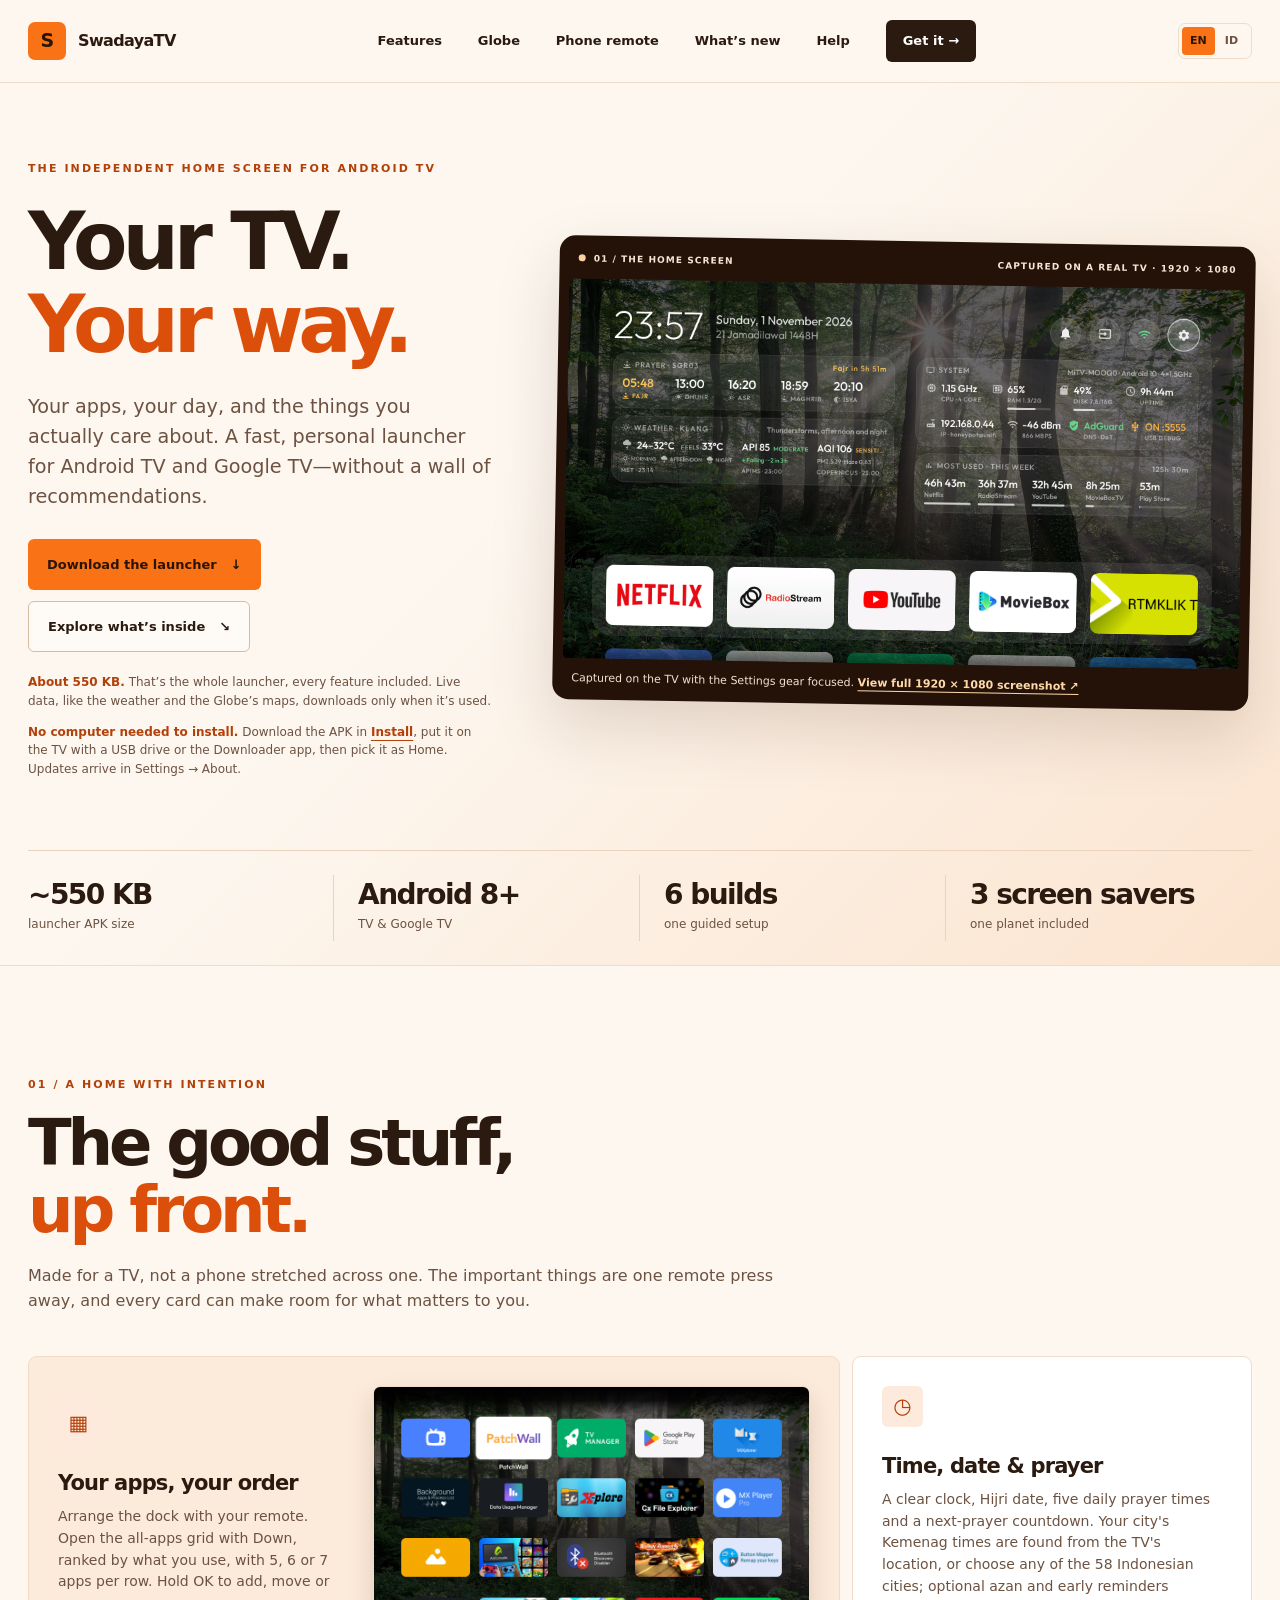
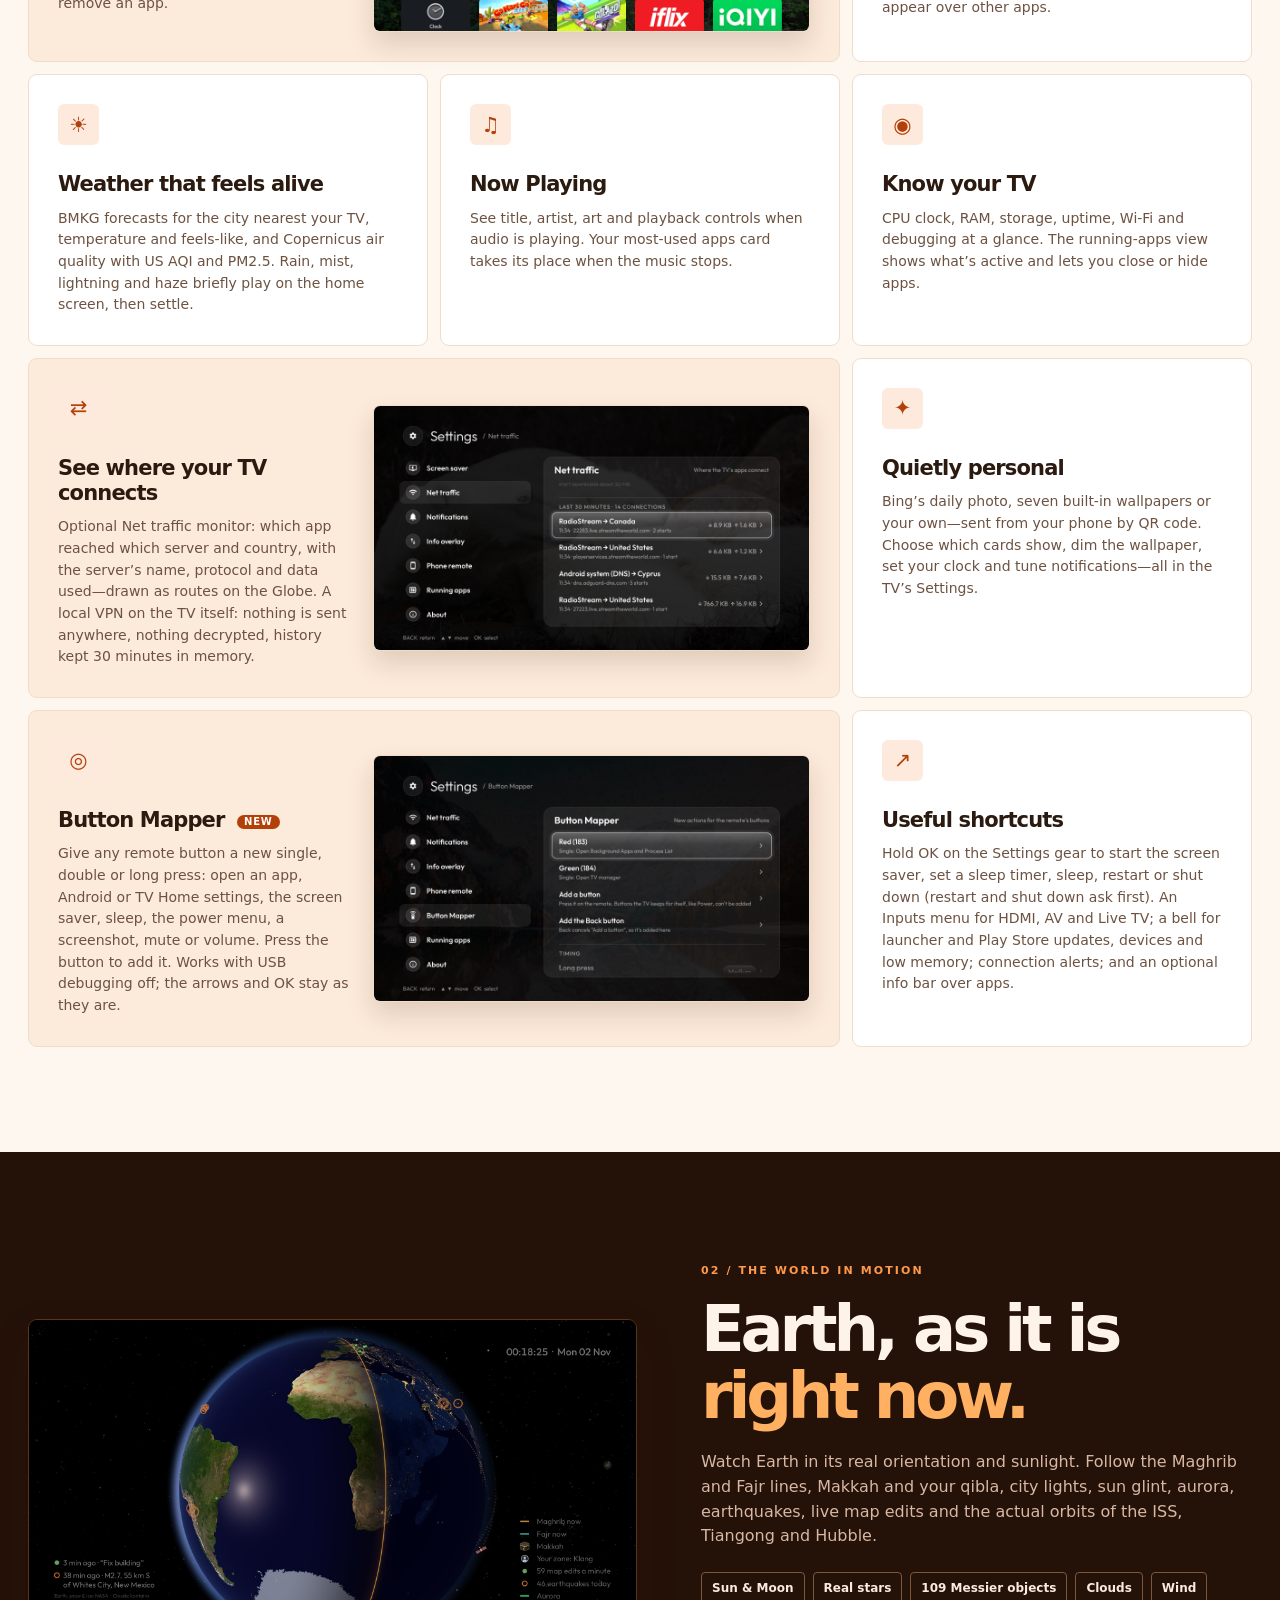
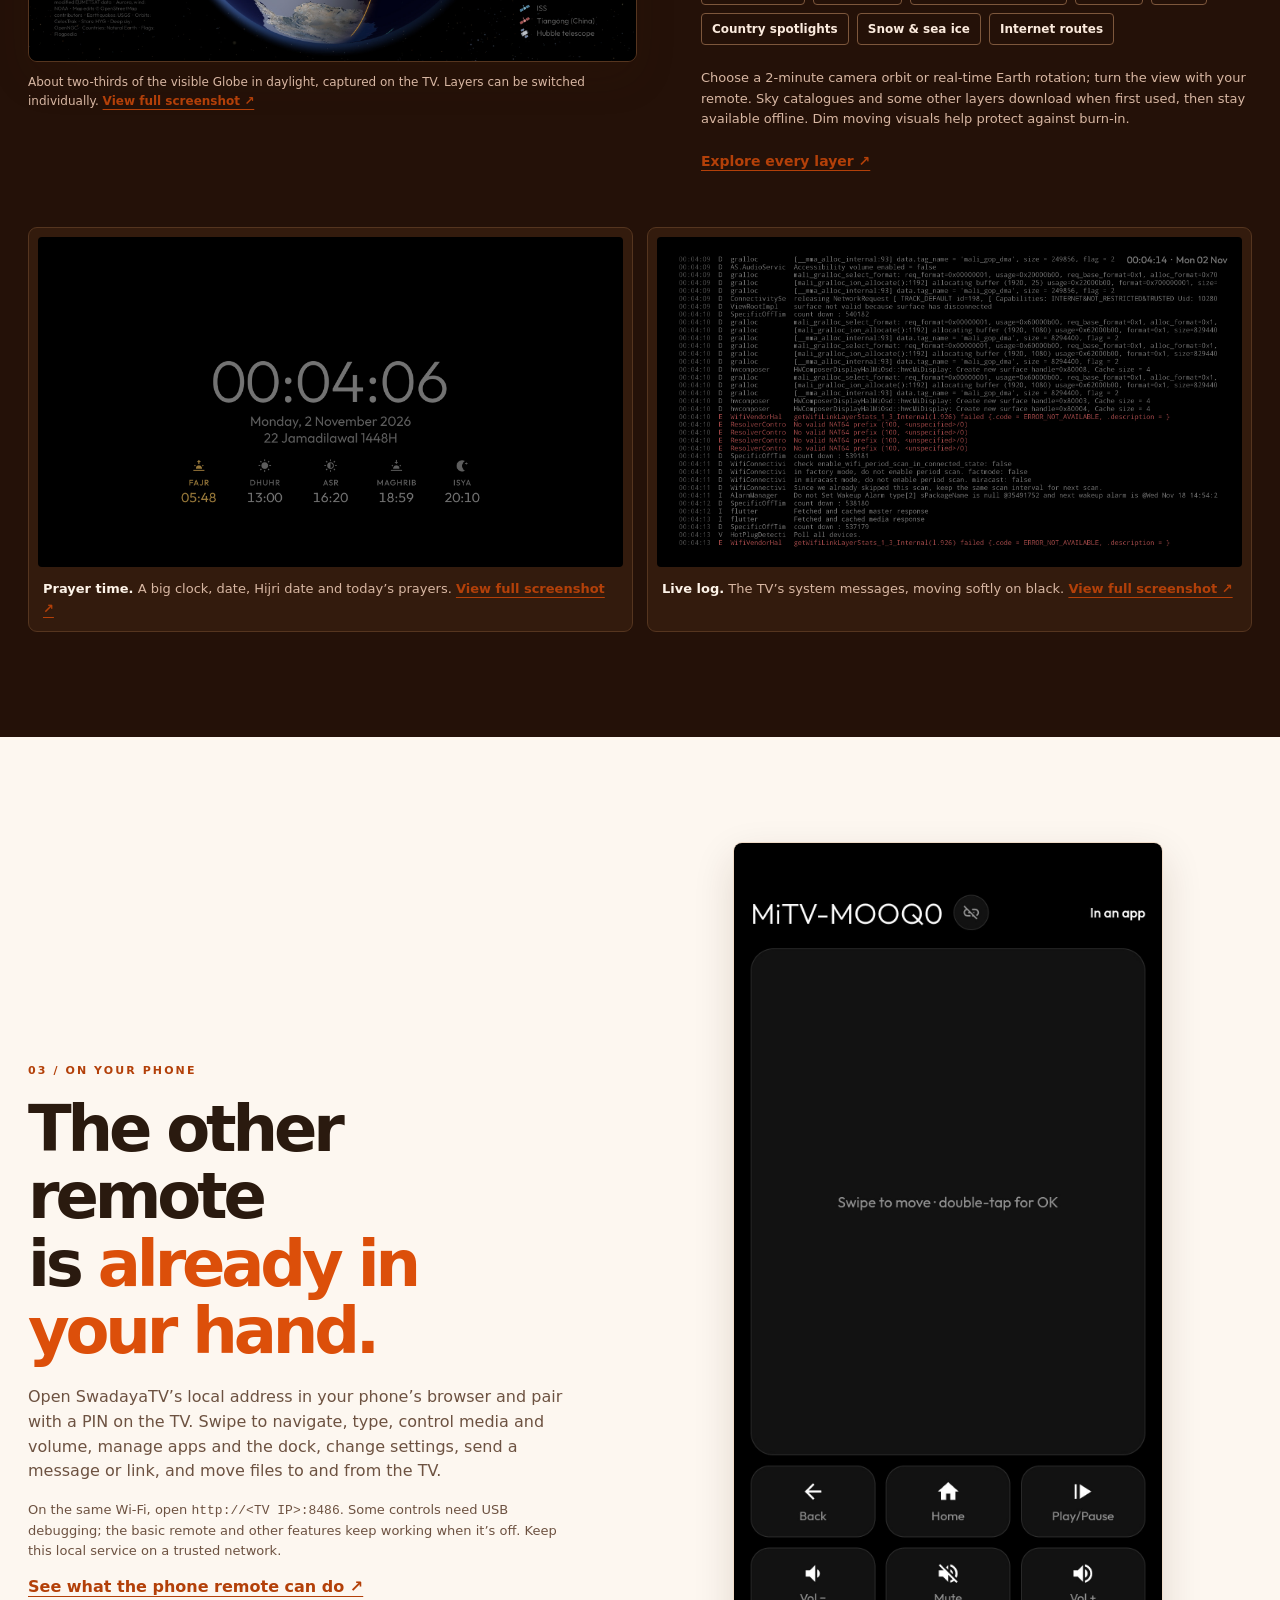
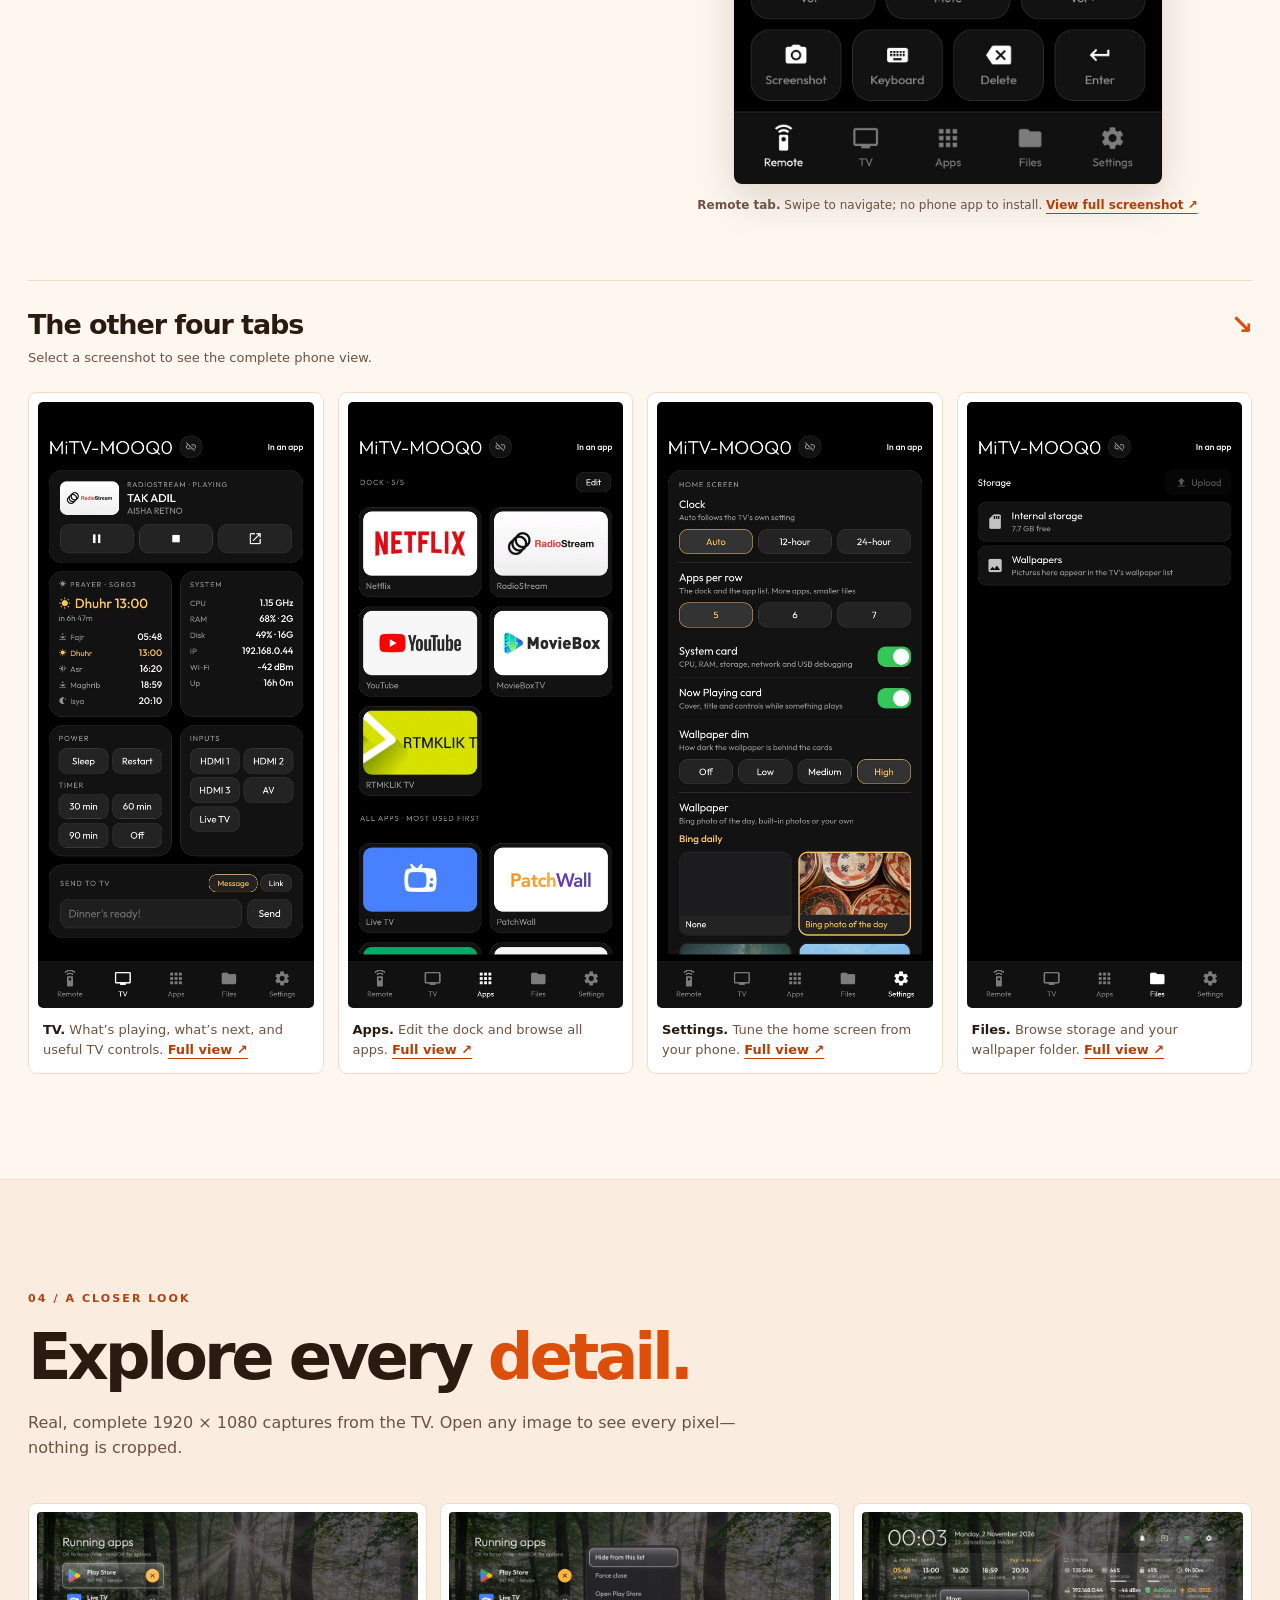
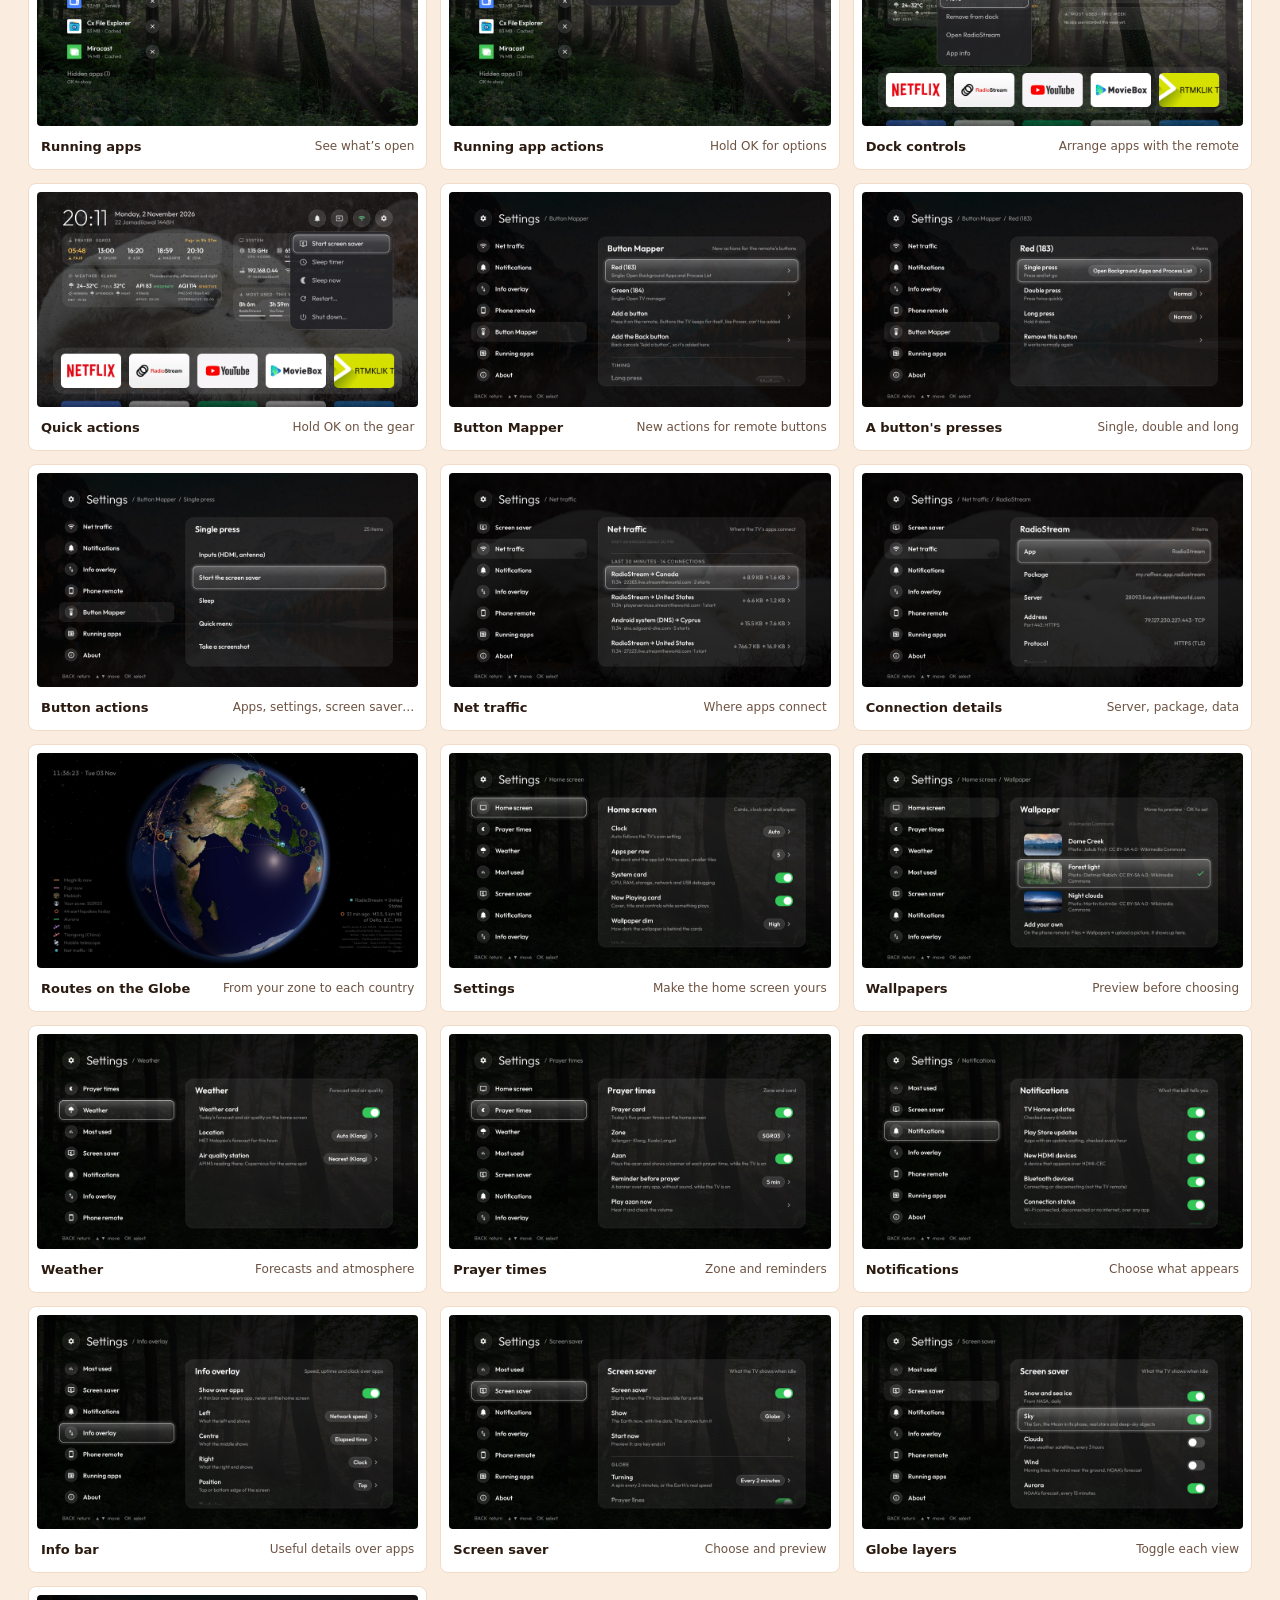
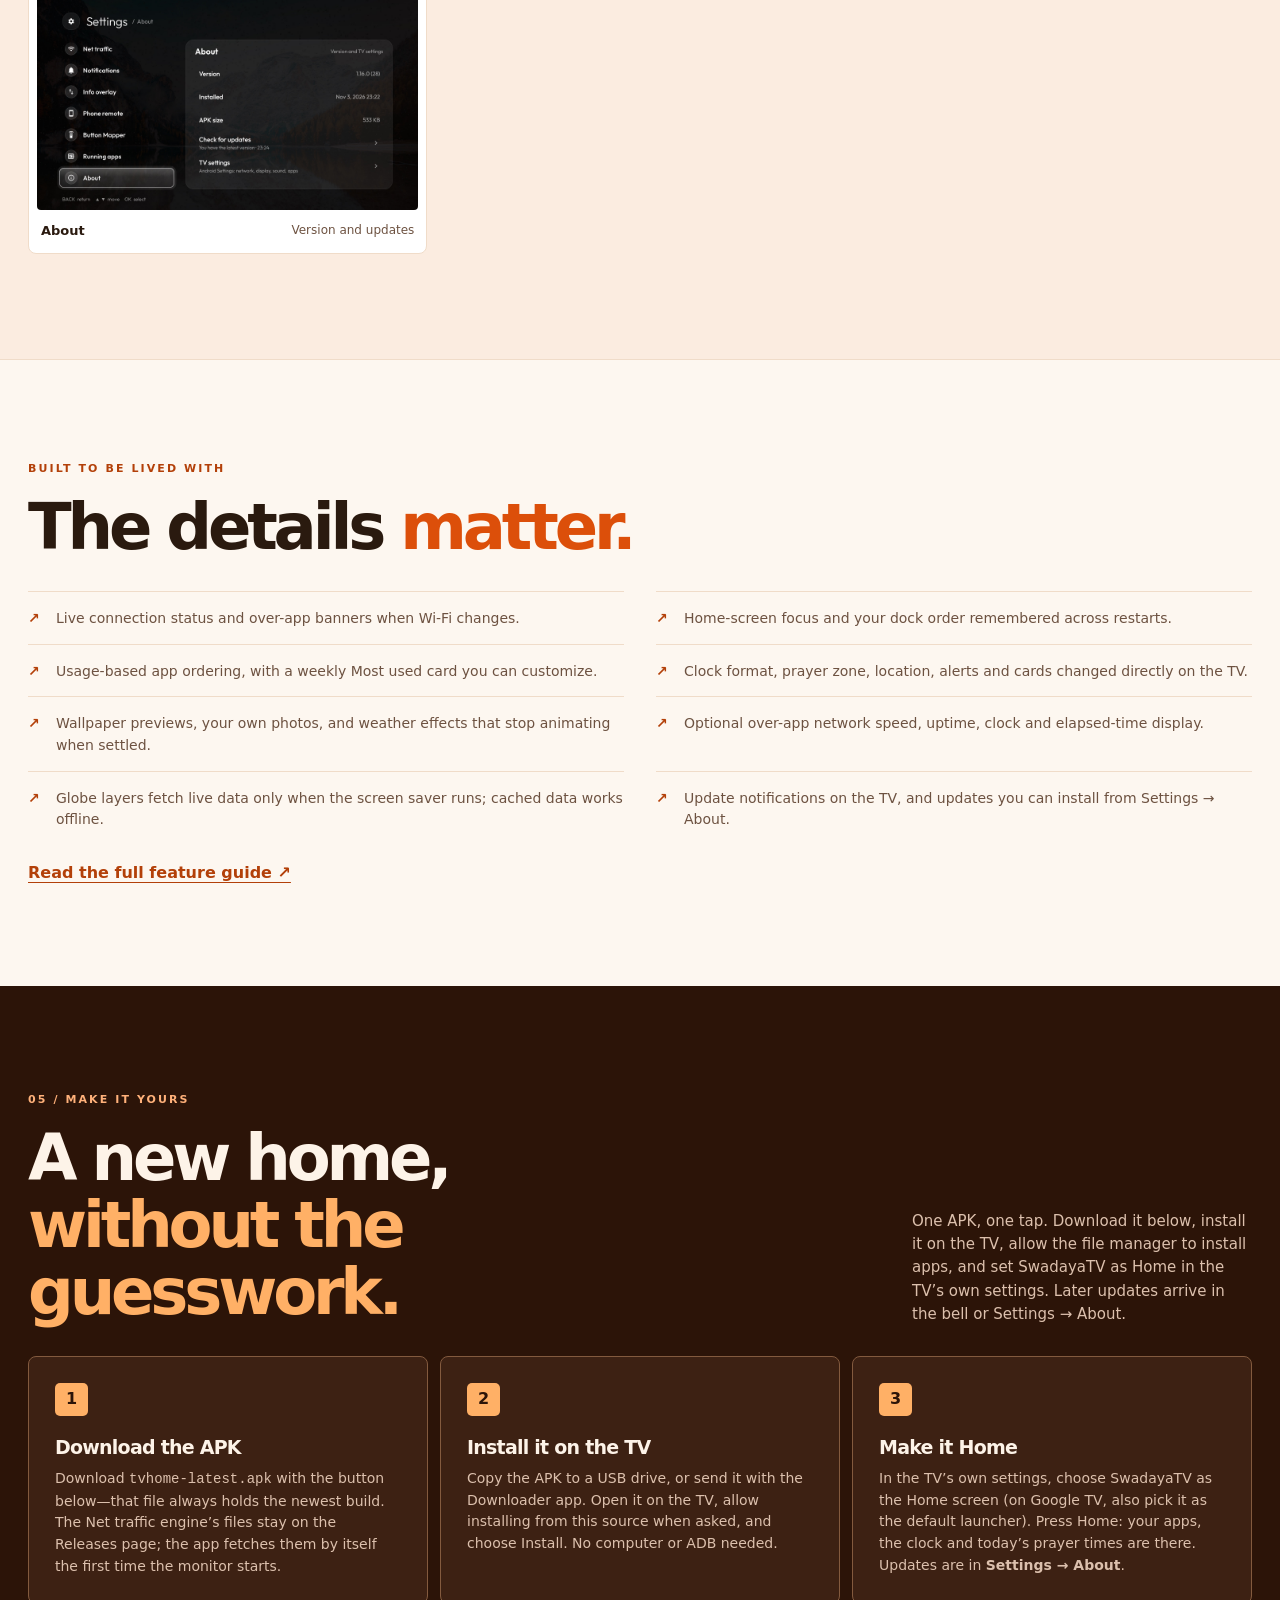
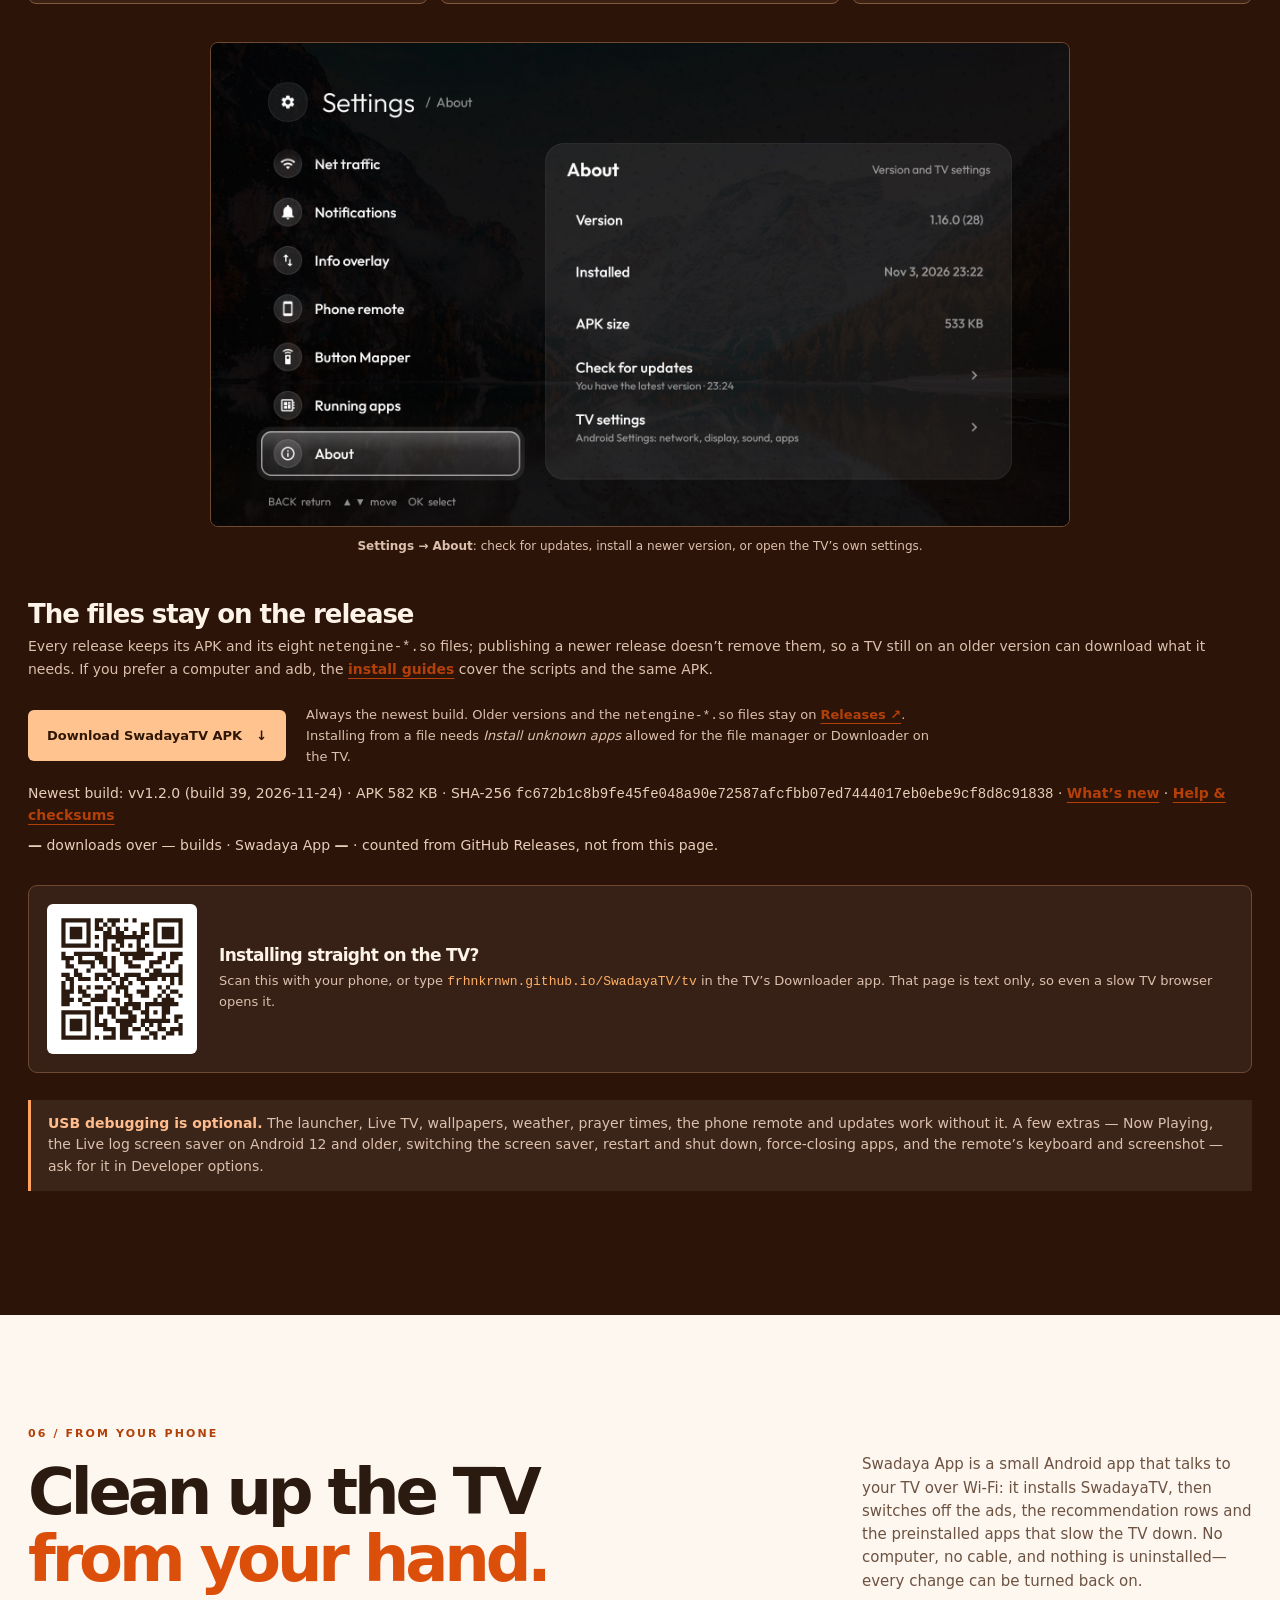
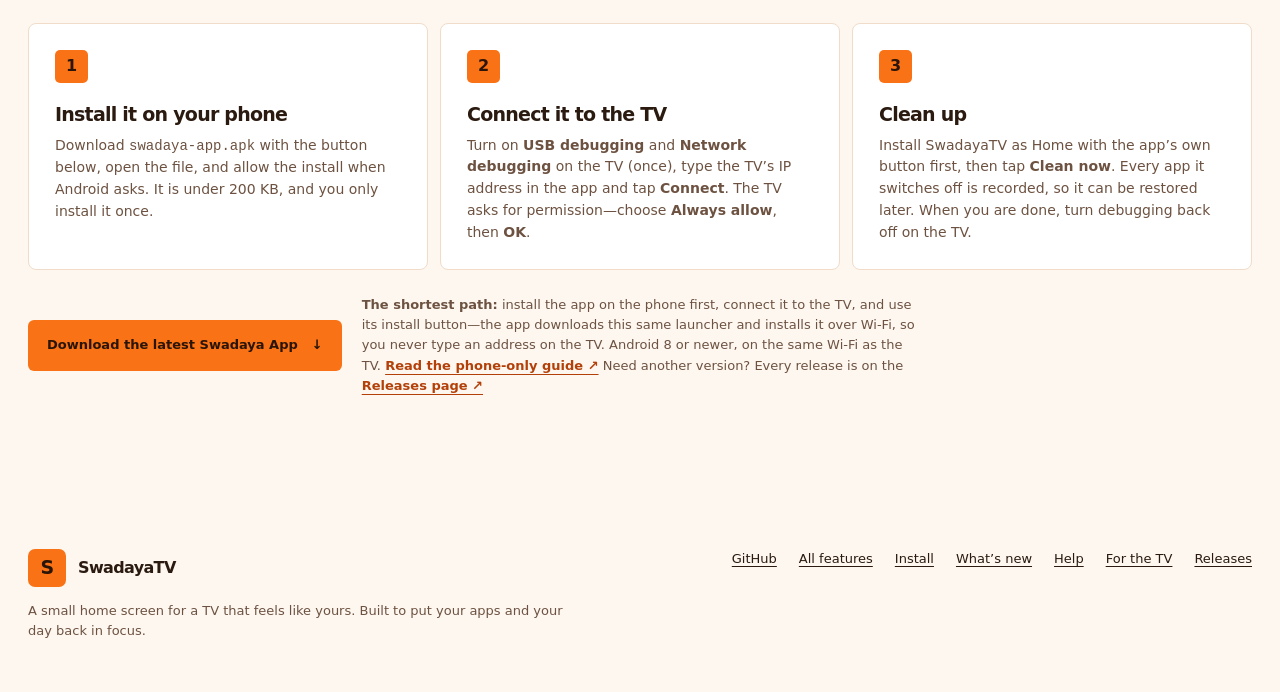
==== commit d487a9cc: "fix(site): keep the smoke test honest when deploys race, and count downloads Two workflows can publi" ====
--- a/index.html
+++ b/index.html
@@ -192,7 +192,8 @@
           <h3>The files stay on the release</h3>
           <p>Every release keeps its APK and its eight <code>netengine-*.so</code> files; publishing a newer release doesn&rsquo;t remove them, so a TV still on an older version can download what it needs. If you prefer a computer and adb, the <a class="text-link" href="https://github.com/frhnkrnwn/SwadayaTV#install">install guides</a> cover the scripts and the same APK.</p>
           <div class="install-foot"><a class="button primary" href="release/tvhome-latest.apk" download>Download SwadayaTV APK <span aria-hidden="true">&darr;</span></a><p>Always the newest build. Older versions and the <code>netengine-*.so</code> files stay on <a class="text-link" href="https://github.com/frhnkrnwn/SwadayaTV/releases">Releases ↗</a>. Installing from a file needs <em>Install unknown apps</em> allowed for the file manager or Downloader on the TV.</p></div>
-          <p class="build-line">Newest build: v<span data-version>&mdash;</span> (<span data-build>build</span>, <span data-date>&mdash;</span>) &middot; APK <span data-size>&mdash;</span> &middot; SHA-256 <code data-sha>in release/version.json</code> &middot; <a class="text-link" href="whats-new.html">What&rsquo;s new</a> &middot; <a class="text-link" href="help.html">Help &amp; checksums</a></p>
+                    <p class="build-line">Newest build: v<span data-version>&mdash;</span> (<span data-build>build</span>, <span data-date>&mdash;</span>) &middot; APK <span data-size>&mdash;</span> &middot; SHA-256 <code data-sha>in release/version.json</code> &middot; <a class="text-link" href="whats-new.html">What&rsquo;s new</a> &middot; <a class="text-link" href="help.html">Help &amp; checksums</a></p>
+          <p class="downloads-line" data-downloads="release/downloads.json"><strong data-downloads-total>&mdash;</strong> downloads over <span data-downloads-releases>&mdash;</span> builds &middot; Swadaya App <strong data-downloads-app>&mdash;</strong> &middot; counted from GitHub Releases, not from this page.</p>
           <div class="qr-panel">
             <img src="docs/qr-tv.svg" width="150" height="150" alt="QR code that opens the plain TV download page">
             <div><h3>Installing straight on the TV?</h3><p>Scan this with your phone, or type <code>frhnkrnwn.github.io/SwadayaTV/tv</code> in the TV&rsquo;s Downloader app. That page is text only, so even a slow TV browser opens it.</p></div>
--- a/site.css
+++ b/site.css
@@ -232,6 +232,10 @@
 .page-head h1 { font-size: clamp(42px, 5.4vw, 72px); }
 .page-body { padding: 44px 0 96px; }
 .build-line { margin: 16px 0 0; color: var(--muted); font-size: 12px; }
+.downloads-line { margin: 8px 0 0; color: var(--muted); font-size: 12px; }
+.downloads-line strong { color: var(--text); }
+.install-band .downloads-line, .install-band .downloads-line strong { color: #e8cdb9; }
+.entry .downloads { display: block; margin-top: 8px; color: var(--muted); font-size: 12px; }
 .build-line code, .entry .mono { font-family: ui-monospace, SFMono-Regular, Menlo, monospace; overflow-wrap: anywhere; }
 .install-band .build-line, .install-band .build-line code { color: #e8cdb9; }
 .qr-panel { display: flex; align-items: center; gap: 22px; margin-top: 28px; padding: 18px; border: 1px solid var(--line); border-radius: 9px; background: #ffffff0d; }
